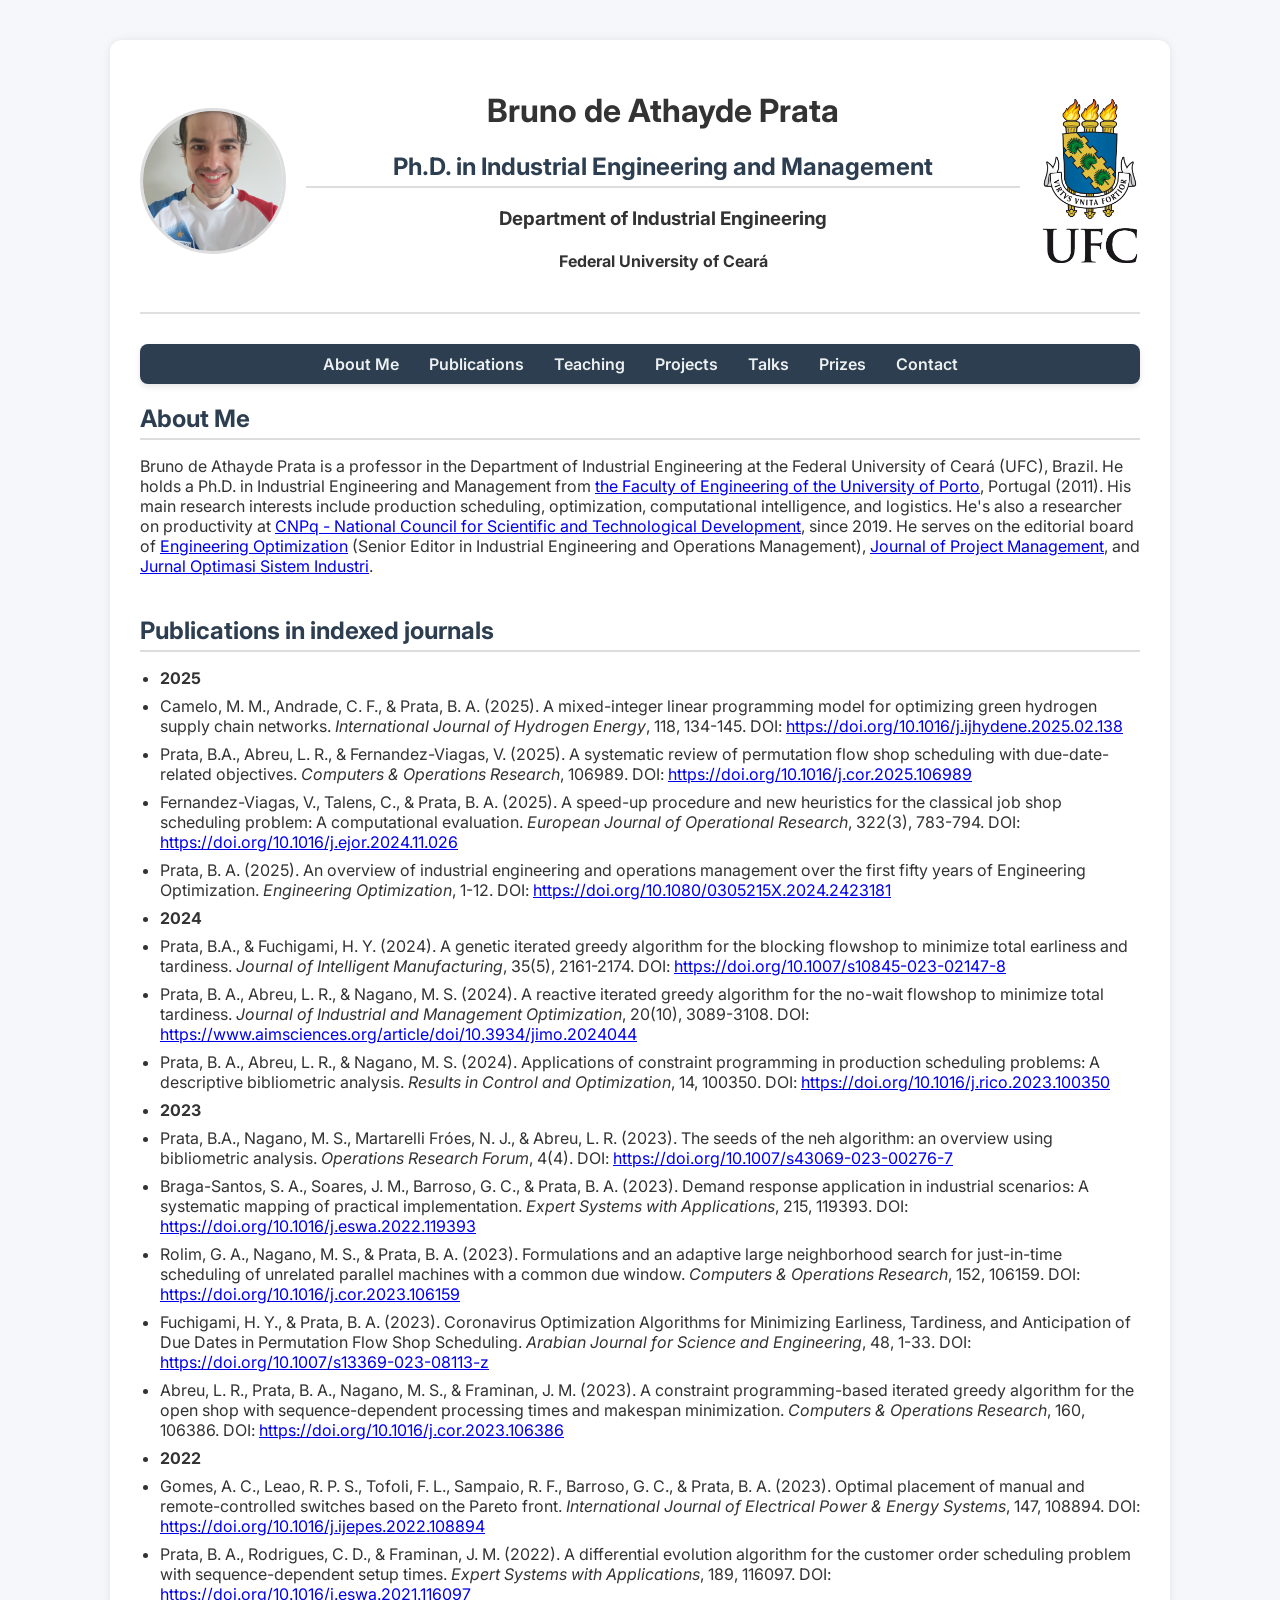
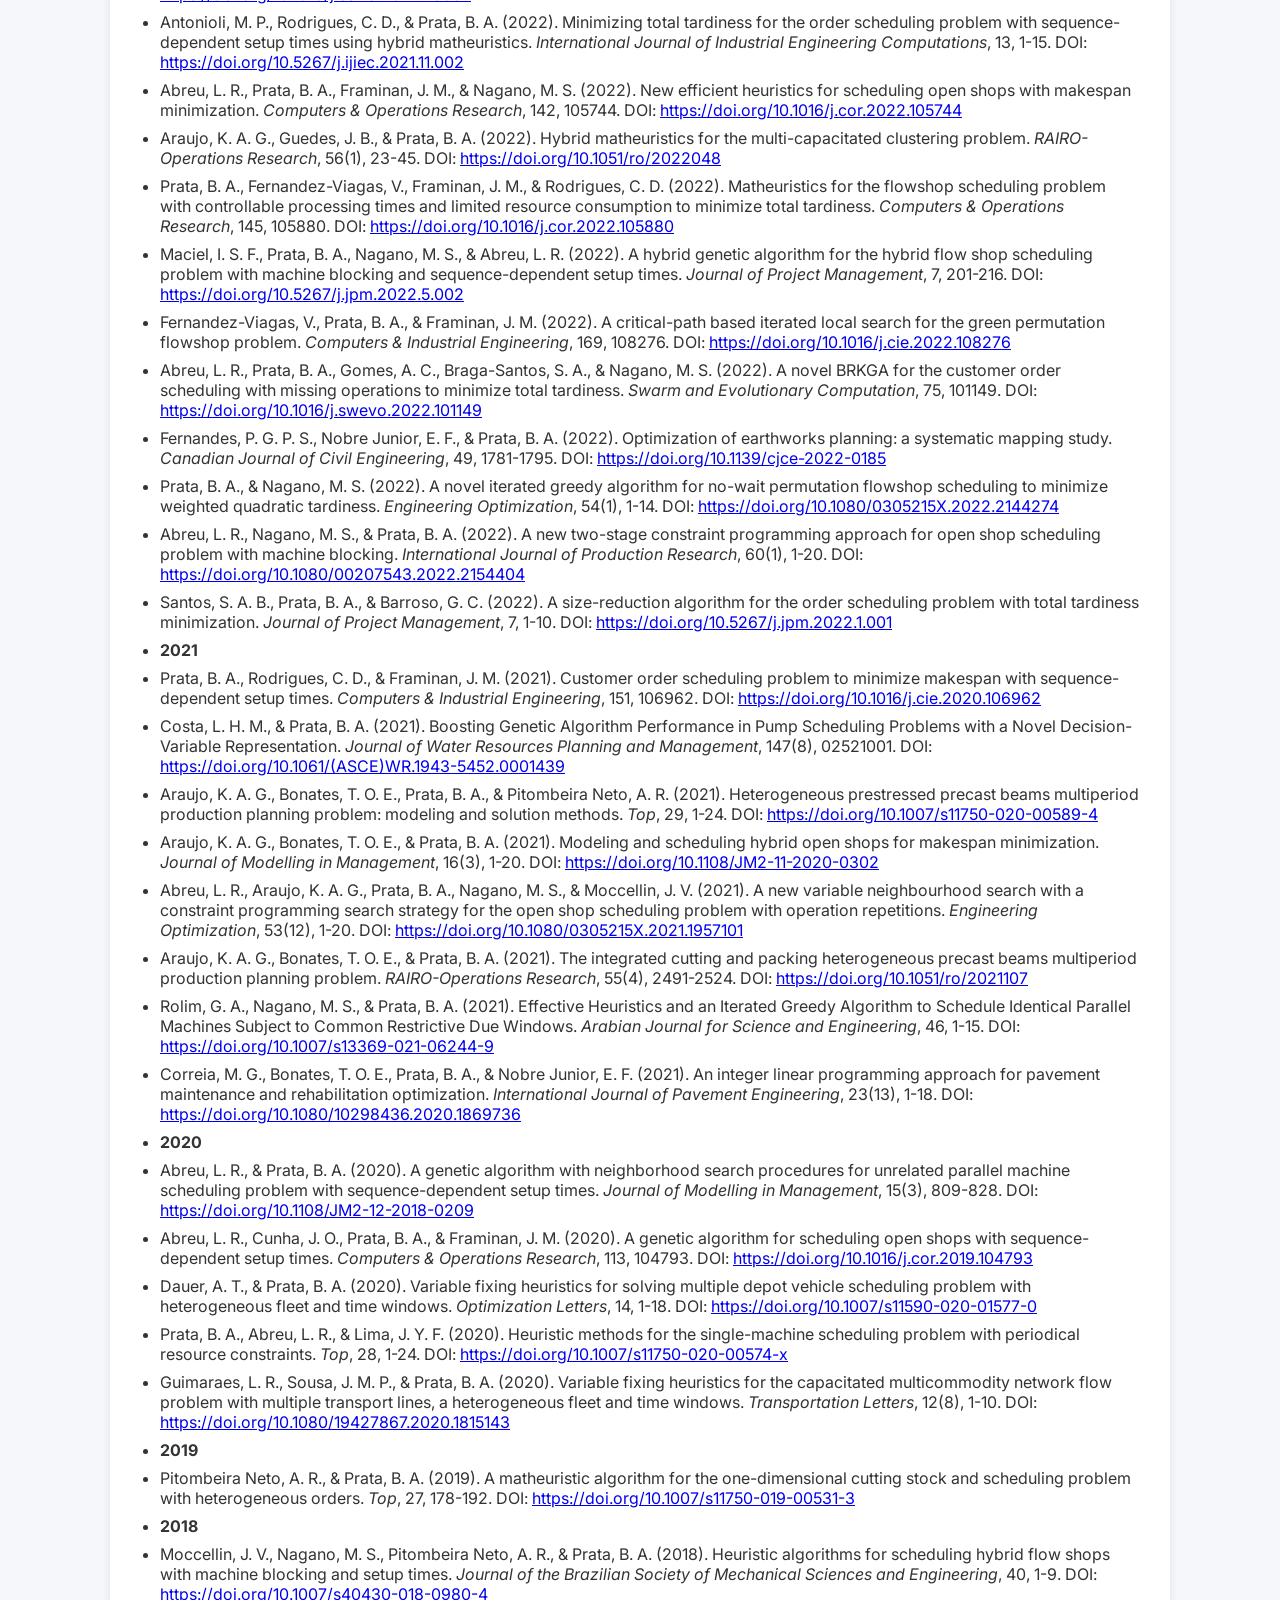
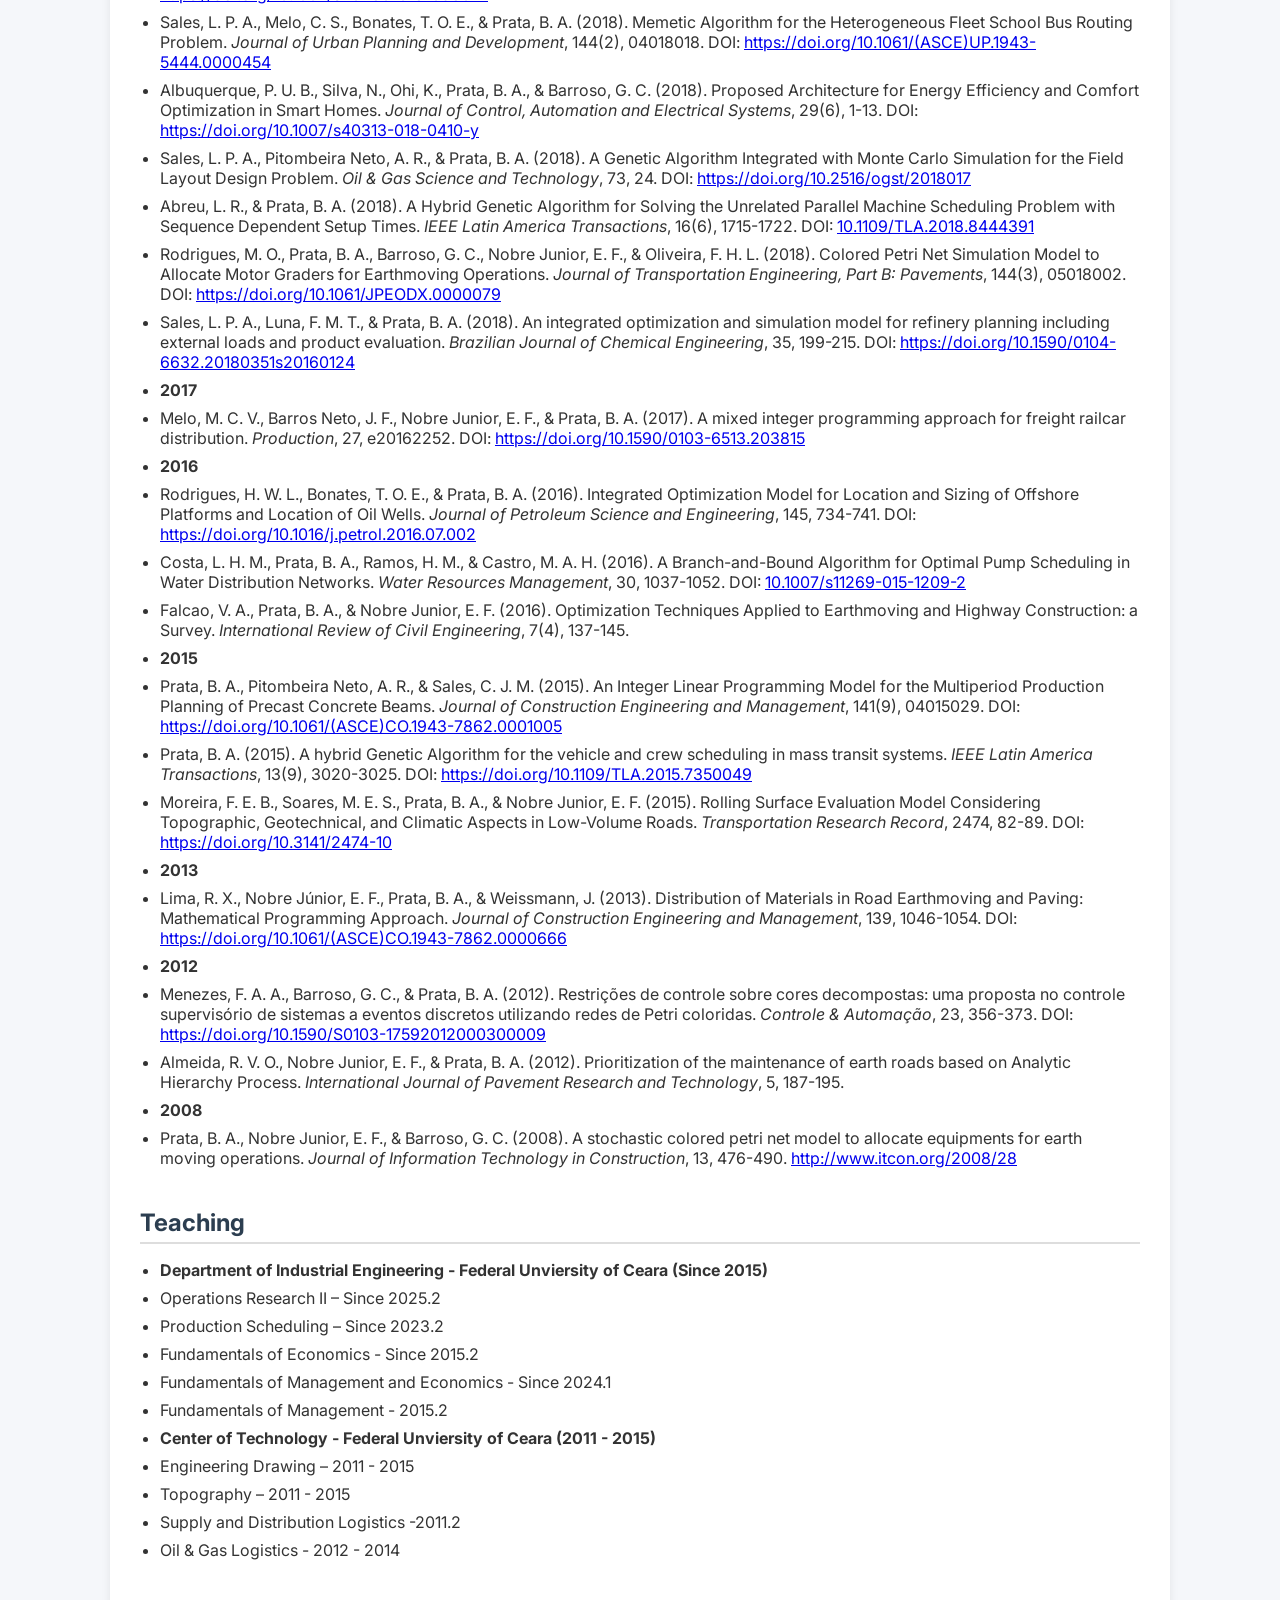
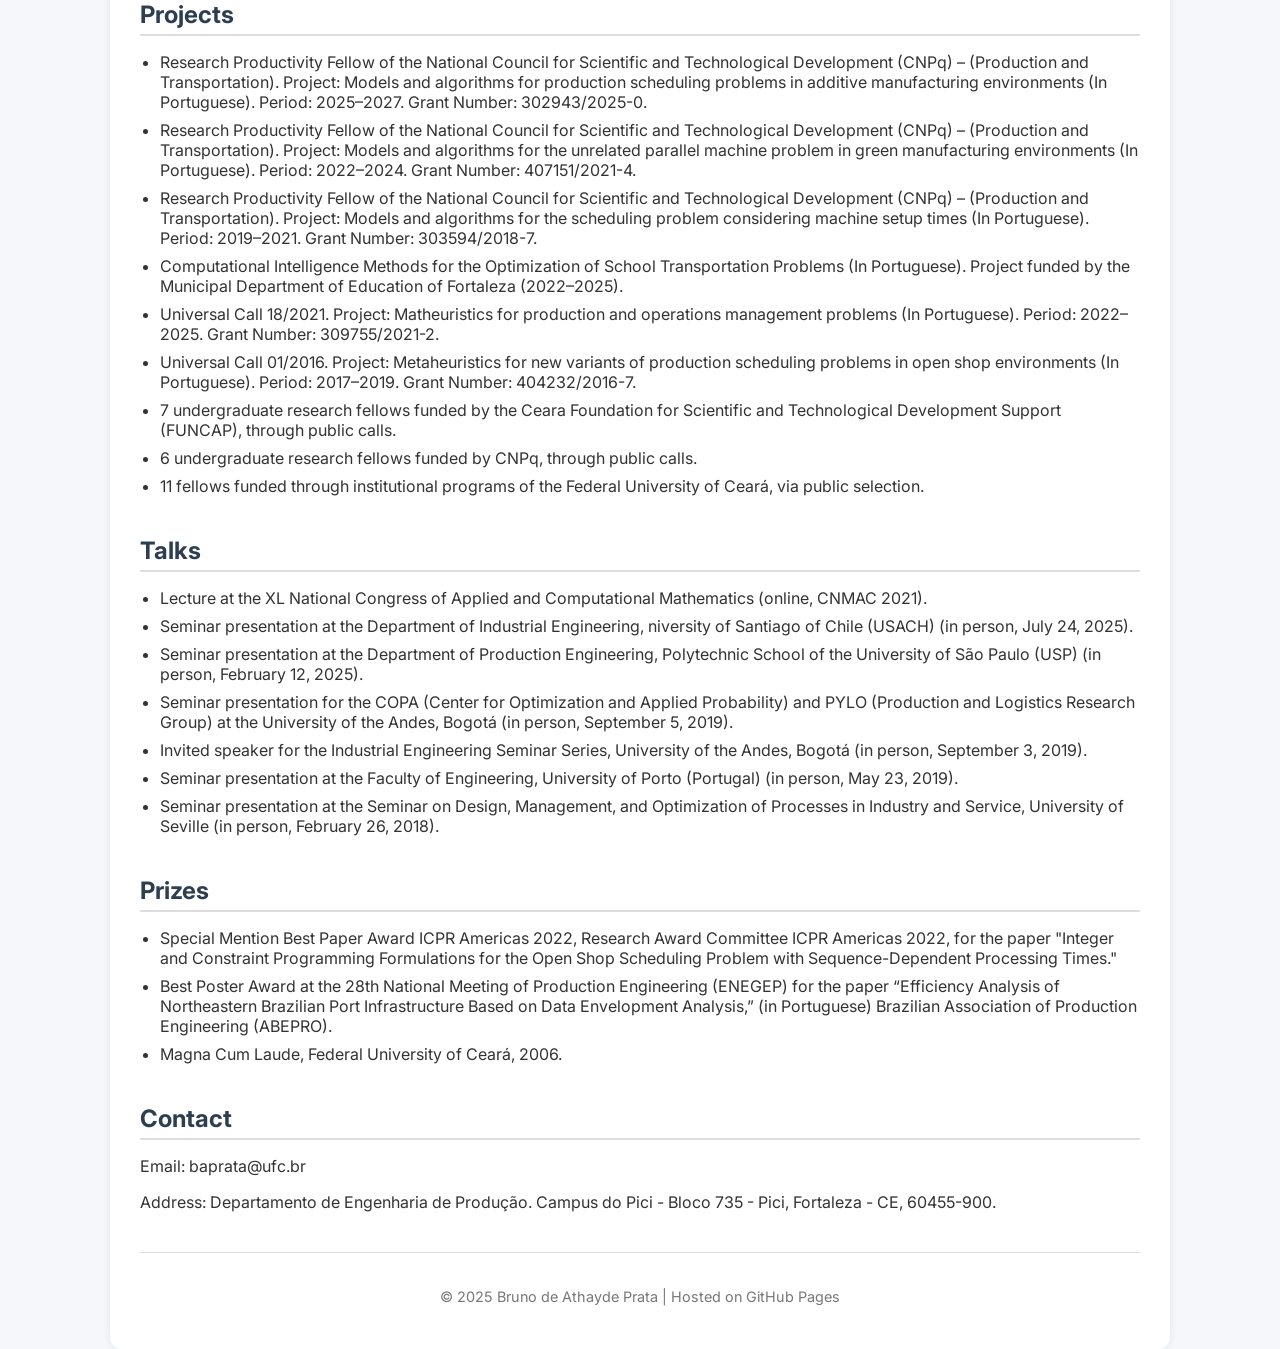
==== index.html @ a9b019a5 "Update index.html" ====
<!DOCTYPE html>
<html lang="en">
<head>
    <meta charset="UTF-8">
    <title>Bruno de Athayde Prata - Academic Page</title>
    <link rel="stylesheet" href="style.css">
    <link href="https://fonts.googleapis.com/css2?family=Inter:wght@400;600;700&display=swap" rel="stylesheet">
</head>
<body>
    <div class="container">
        <header>
            <div class="header-content">
                <img src="images/Foto_2023.jpg" alt="Your Photo" class="profile-photo">
                <div class="title-section">
                    <h1>Bruno de Athayde Prata</h1>
                    <h2>Ph.D. in Industrial Engineering and Management</h2>
                    <h3>Department of Industrial Engineering</h3>
                    <h4>Federal University of Ceará</h4>
                </div>
                <img src="images/UFC_300dpi.png" alt="University Logo" class="university-logo">
            </div>
        </header>

        <nav>
            <ul>
                <li><a href="#about">About Me</a></li>
                <li><a href="#publications">Publications</a></li>
                <li><a href="#teaching">Teaching</a></li>
                <li><a href="#projects">Projects</a></li>
                <li><a href="#talks">Talks</a></li>
                <li><a href="#prizes">Prizes</a></li>
                <li><a href="#contact">Contact</a></li>
            </ul>
        </nav>

        <main>
            <section id="about">
                <h2>About Me</h2>
                <p>
                    Bruno de Athayde Prata is a professor in the Department of Industrial Engineering at the Federal University of Ceará (UFC), Brazil. He holds a Ph.D. in Industrial
                    Engineering and Management from <a href="https://www.up.pt/feup/en/" target="_blank">the Faculty of Engineering of the University of Porto</a>, Portugal (2011). His main research interests include production scheduling, optimization, computational 
                    intelligence, and logistics. He's also a researcher on productivity at  <a href="https://www.gov.br/cnpq/pt-br" target="_blank">CNPq - National Council for Scientific and Technological Development</a>, since 2019. 
                    He serves on the editorial board of <a href="https://www.tandfonline.com/journals/geno20/about-this-journal#editorial-board" target="_blank">                    
                    Engineering Optimization</a> (Senior Editor in Industrial Engineering and Operations Management),
                    <a href="https://growingscience.com/jpm/editorial.html" target="_blank">Journal of Project Management</a>, and 
                    <a href="https://josi.ft.unand.ac.id/index.php/josi/about/editorialTeam" target="_blank">Jurnal Optimasi Sistem Industri</a>.
                </p>
            </section>

            <section id="publications">
                <h2>Publications in indexed journals</h2>
<ul>
    <li><strong>2025</strong></li>
    <li>
        Camelo, M. M., Andrade, C. F., & Prata, B. A. (2025). A mixed-integer linear programming model for optimizing green hydrogen supply chain networks. 
        <em>International Journal of Hydrogen Energy</em>, 118, 134-145. DOI: 
        <a href="https://doi.org/10.1016/j.ijhydene.2025.02.138" target="_blank">
            https://doi.org/10.1016/j.ijhydene.2025.02.138
        </a>
    </li>
    <li>
        Prata, B.A., Abreu, L. R., & Fernandez-Viagas, V. (2025). A systematic review of permutation flow shop scheduling with due-date-related objectives. 
        <em>Computers & Operations Research</em>, 106989. DOI: 
        <a href="https://doi.org/10.1016/j.cor.2025.106989" target="_blank">
            https://doi.org/10.1016/j.cor.2025.106989
        </a>
    </li>
    <li>
        Fernandez-Viagas, V., Talens, C., & Prata, B. A. (2025). A speed-up procedure and new heuristics for the classical job shop scheduling problem: 
        A computational evaluation. <em>European Journal of Operational Research</em>, 322(3), 783-794. DOI: 
        <a href="https://doi.org/10.1016/j.ejor.2024.11.026" target="_blank">
            https://doi.org/10.1016/j.ejor.2024.11.026
        </a>
    </li>
    <li>
        Prata, B. A. (2025). An overview of industrial engineering and operations management over the first fifty years of Engineering Optimization. 
        <em>Engineering Optimization</em>, 1-12. DOI: 
        <a href="https://doi.org/10.1080/0305215X.2024.2423181" target="_blank">
            https://doi.org/10.1080/0305215X.2024.2423181
        </a>
    </li>
        <li><strong>2024</strong></li>
    <li>
        Prata, B.A., & Fuchigami, H. Y. (2024). A genetic iterated greedy algorithm for 
        the blocking flowshop to minimize total earliness and tardiness. <em>Journal of Intelligent Manufacturing</em>, 35(5), 2161-2174. DOI: 
        <a href="https://doi.org/10.1007/s10845-023-02147-8" target="_blank">
            https://doi.org/10.1007/s10845-023-02147-8
        </a>
    </li>
    <li>
        Prata, B. A., Abreu, L. R., & Nagano, M. S. (2024). A reactive iterated greedy algorithm for the no-wait flowshop to minimize total tardiness. 
        <em>Journal of Industrial and Management Optimization</em>, 20(10), 3089-3108. DOI: 
        <a href="https://www.aimsciences.org/article/doi/10.3934/jimo.2024044" target="_blank">
            https://www.aimsciences.org/article/doi/10.3934/jimo.2024044
        </a>
    </li>
    <li>
        Prata, B. A., Abreu, L. R., & Nagano, M. S. (2024). Applications of constraint programming in production scheduling problems: A descriptive 
        bibliometric analysis. <em>Results in Control and Optimization</em>, 14, 100350. DOI: 
        <a href="https://doi.org/10.1016/j.rico.2023.100350" target="_blank">
            https://doi.org/10.1016/j.rico.2023.100350
            </a>
    </li>
    <li><strong>2023</strong></li>
    <li>
        Prata, B.A., Nagano, M. S., Martarelli Fróes, N. J., & Abreu, L. R. (2023). The seeds of the neh algorithm: an overview using 
        bibliometric analysis. <em>Operations Research Forum</em>, 4(4). DOI: 
        <a href="https://doi.org/10.1007/s43069-023-00276-7" target="_blank">
            https://doi.org/10.1007/s43069-023-00276-7
            </a>
    </li>
        <li>
        Braga-Santos, S. A., Soares, J. M., Barroso, G. C., & Prata, B. A. (2023). Demand response application in industrial scenarios: A systematic mapping of practical 
            implementation. <em>Expert Systems with Applications</em>, 215, 119393. DOI: <a href="https://doi.org/10.1016/j.eswa.2022.119393" target="_blank">
                https://doi.org/10.1016/j.eswa.2022.119393</a>
    </li>
    
    <li>
        Rolim, G. A., Nagano, M. S., & Prata, B. A. (2023). Formulations and an adaptive large neighborhood search for just-in-time scheduling of unrelated parallel machines with 
        a common due window. <em>Computers & Operations Research</em>, 152, 106159. DOI: <a href="https://doi.org/10.1016/j.cor.2023.106159" target="_blank">
            https://doi.org/10.1016/j.cor.2023.106159</a>
    </li>
    
    <li>
        Fuchigami, H. Y., & Prata, B. A. (2023). Coronavirus Optimization Algorithms for Minimizing Earliness, Tardiness, and Anticipation of Due Dates in Permutation Flow Shop 
        Scheduling. <em>Arabian Journal for Science and Engineering</em>, 48, 1-33. DOI: <a href="https://doi.org/10.1007/s13369-023-08113-z" target="_blank">
            https://doi.org/10.1007/s13369-023-08113-z</a>
    </li>
    
    <li>
        Abreu, L. R., Prata, B. A., Nagano, M. S., & Framinan, J. M. (2023). A constraint programming-based iterated greedy algorithm for the open shop with sequence-dependent 
        processing times and makespan minimization. <em>Computers & Operations Research</em>, 160, 106386. DOI: <a href="https://doi.org/10.1016/j.cor.2023.106386" target="_blank">
            https://doi.org/10.1016/j.cor.2023.106386</a>
    </li>

    <li><strong>2022</strong></li>

    <li>
        Gomes, A. C., Leao, R. P. S., Tofoli, F. L., Sampaio, R. F., Barroso, G. C., & Prata, B. A. (2023). Optimal placement of manual and remote-controlled switches based on the Pareto front. <em>International Journal of Electrical Power & Energy Systems</em>, 147, 108894. DOI: <a href="https://doi.org/10.1016/j.ijepes.2022.108894" target="_blank">https://doi.org/10.1016/j.ijepes.2022.108894</a>
    </li>
    
    <li>
        Prata, B. A., Rodrigues, C. D., & Framinan, J. M. (2022). A differential evolution algorithm for the customer order scheduling problem with sequence-dependent setup times. <em>Expert Systems with Applications</em>, 189, 116097. DOI: <a href="https://doi.org/10.1016/j.eswa.2021.116097" target="_blank">https://doi.org/10.1016/j.eswa.2021.116097</a>
    </li>
    
    <li>
        Antonioli, M. P., Rodrigues, C. D., & Prata, B. A. (2022). Minimizing total tardiness for the order scheduling problem with sequence-dependent setup times using hybrid matheuristics. 
        <em>International Journal of Industrial Engineering Computations</em>, 13, 1-15. DOI: <a href="https://doi.org/10.5267/j.ijiec.2021.11.002" target="_blank">https://doi.org/10.5267/j.ijiec.2021.11.002</a>
    </li>
    
    <li>
        Abreu, L. R., Prata, B. A., Framinan, J. M., & Nagano, M. S. (2022). New efficient heuristics for scheduling open shops with makespan minimization. <em>Computers & Operations Research</em>, 142, 105744. DOI: <a href="https://doi.org/10.1016/j.cor.2022.105744" target="_blank">https://doi.org/10.1016/j.cor.2022.105744</a>
    </li>
    
    <li>
        Araujo, K. A. G., Guedes, J. B., & Prata, B. A. (2022). Hybrid matheuristics for the multi-capacitated clustering problem. <em>RAIRO-Operations Research</em>, 56(1), 23-45. 
        DOI: <a href=" 	https://doi.org/10.1051/ro/2022048 " target="_blank"> 	https://doi.org/10.1051/ro/2022048 </a>
    </li>
    
    <li>
        Prata, B. A., Fernandez-Viagas, V., Framinan, J. M., & Rodrigues, C. D. (2022). Matheuristics for the flowshop scheduling problem with controllable processing times and limited resource consumption to minimize total tardiness. <em>Computers & Operations Research</em>, 145, 105880. DOI: <a href="https://doi.org/10.1016/j.cor.2022.105880" target="_blank">https://doi.org/10.1016/j.cor.2022.105880</a>
    </li>
    
    <li>
        Maciel, I. S. F., Prata, B. A., Nagano, M. S., & Abreu, L. R. (2022). A hybrid genetic algorithm for the hybrid flow shop scheduling problem with machine blocking and sequence-dependent setup times. 
        <em>Journal of Project Management</em>, 7, 201-216. DOI: <a href="https://doi.org/10.5267/j.jpm.2022.5.002" target="_blank">https://doi.org/10.5267/j.jpm.2022.5.002</a>
    </li>
    
    <li>
        Fernandez-Viagas, V., Prata, B. A., & Framinan, J. M. (2022). A critical-path based iterated local search for the green permutation flowshop problem. <em>Computers & Industrial Engineering</em>, 169, 108276. DOI: <a href="https://doi.org/10.1016/j.cie.2022.108276" target="_blank">https://doi.org/10.1016/j.cie.2022.108276</a>
    </li>
    
    <li>
        Abreu, L. R., Prata, B. A., Gomes, A. C., Braga-Santos, S. A., & Nagano, M. S. (2022). A novel BRKGA for the customer order scheduling with missing operations to minimize total tardiness. <em>Swarm and Evolutionary Computation</em>, 75, 101149. DOI: <a href="https://doi.org/10.1016/j.swevo.2022.101149" target="_blank">https://doi.org/10.1016/j.swevo.2022.101149</a>
    </li>
    
    <li>
        Fernandes, P. G. P. S., Nobre Junior, E. F., & Prata, B. A. (2022). Optimization of earthworks planning: a systematic mapping study. <em>Canadian Journal of Civil Engineering</em>, 49, 1781-1795. 
        DOI: <a href="https://doi.org/10.1139/cjce-2022-0185" target="_blank">https://doi.org/10.1139/cjce-2022-0185</a>
    </li>
    
    <li>
        Prata, B. A., & Nagano, M. S. (2022). A novel iterated greedy algorithm for no-wait permutation flowshop scheduling to minimize weighted quadratic tardiness. <em>Engineering Optimization</em>, 54(1), 1-14. 
        DOI: <a href="https://doi.org/10.1080/0305215X.2022.2144274" target="_blank">https://doi.org/10.1080/0305215X.2022.2144274</a>
    </li>
    
    <li>
        Abreu, L. R., Nagano, M. S., & Prata, B. A. (2022). A new two-stage constraint programming approach for open shop scheduling problem with machine blocking. <em>International Journal of Production Research</em>, 
        60(1), 1-20. DOI: <a href="https://doi.org/10.1080/00207543.2022.2154404" target="_blank">https://doi.org/10.1080/00207543.2022.2154404</a>
    </li>
    
    <li>
        Santos, S. A. B., Prata, B. A., & Barroso, G. C. (2022). A size-reduction algorithm for the order scheduling problem with total tardiness minimization. <em>Journal of Project Management</em>, 7, 1-10. DOI: <a href="https://doi.org/10.5267/j.jpm.2022.1.001" target="_blank">https://doi.org/10.5267/j.jpm.2022.1.001</a>
    </li>

     <li><strong>2021</strong></li>
        
    <li>
        Prata, B. A., Rodrigues, C. D., & Framinan, J. M. (2021). Customer order scheduling problem to minimize makespan with sequence-dependent setup times. <em>Computers & Industrial Engineering</em>, 151, 106962. DOI: <a href="https://doi.org/10.1016/j.cie.2020.106962" target="_blank">https://doi.org/10.1016/j.cie.2020.106962</a>
    </li>
    <li>
        Costa, L. H. M., & Prata, B. A. (2021). Boosting Genetic Algorithm Performance in Pump Scheduling Problems with a Novel Decision-Variable Representation. <em>Journal of Water Resources Planning and Management</em>, 
        147(8), 02521001. DOI: <a href="https://doi.org/10.1061/(ASCE)WR.1943-5452.0001439" target="_blank">https://doi.org/10.1061/(ASCE)WR.1943-5452.0001439</a>
    </li>
    
    <li>
        Araujo, K. A. G., Bonates, T. O. E., Prata, B. A., & Pitombeira Neto, A. R. (2021). Heterogeneous prestressed precast beams multiperiod production planning problem: modeling and solution methods. <em>Top</em>, 29, 1-24. 
        DOI: <a href="https://doi.org/10.1007/s11750-020-00589-4" target="_blank">https://doi.org/10.1007/s11750-020-00589-4</a>
    </li>
    
    <li>
        Araujo, K. A. G., Bonates, T. O. E., & Prata, B. A. (2021). Modeling and scheduling hybrid open shops for makespan minimization. <em>Journal of Modelling in Management</em>, 16(3), 1-20. 
        DOI: <a href="https://doi.org/10.1108/JM2-11-2020-0302" target="_blank">https://doi.org/10.1108/JM2-11-2020-0302</a>
    </li>
    
    <li>
        Abreu, L. R., Araujo, K. A. G., Prata, B. A., Nagano, M. S., & Moccellin, J. V. (2021). A new variable neighbourhood search with a constraint programming search strategy for the open shop scheduling problem with operation 
        repetitions. <em>Engineering Optimization</em>, 53(12), 1-20. DOI: <a href="https://doi.org/10.1080/0305215X.2021.1957101" target="_blank">https://doi.org/10.1080/0305215X.2021.1957101</a>
    </li>
    
    <li>
        Araujo, K. A. G., Bonates, T. O. E., & Prata, B. A. (2021). The integrated cutting and packing heterogeneous precast beams multiperiod production planning problem. 
        <em>RAIRO-Operations Research</em>, 55(4), 2491-2524. DOI: <a href="https://doi.org/10.1051/ro/2021107" target="_blank">https://doi.org/10.1051/ro/2021107</a>
    </li>
    
    <li>
        Rolim, G. A., Nagano, M. S., & Prata, B. A. (2021). Effective Heuristics and an Iterated Greedy Algorithm to Schedule Identical Parallel Machines Subject to Common Restrictive Due Windows. 
        <em>Arabian Journal for Science and Engineering</em>, 46, 1-15. DOI: <a href="https://doi.org/10.1007/s13369-021-06244-9" target="_blank">https://doi.org/10.1007/s13369-021-06244-9</a>
    </li>
    
    <li>
        Correia, M. G., Bonates, T. O. E., Prata, B. A., & Nobre Junior, E. F. (2021). An integer linear programming approach for pavement maintenance and rehabilitation optimization. 
        <em>International Journal of Pavement Engineering</em>, 23(13), 1-18. DOI: <a href="https://doi.org/10.1080/10298436.2020.1869736" target="_blank">https://doi.org/10.1080/10298436.2020.1869736</a>
    </li>

    <li><strong>2020</strong></li>    
    <li>
        Abreu, L. R., & Prata, B. A. (2020). A genetic algorithm with neighborhood search procedures for unrelated parallel machine scheduling problem with sequence-dependent setup times. <em>Journal of Modelling in Management</em>, 
        15(3), 809-828. DOI: <a href="https://doi.org/10.1108/JM2-12-2018-0209" target="_blank">https://doi.org/10.1108/JM2-12-2018-0209</a>
    </li>
    
    <li>
        Abreu, L. R., Cunha, J. O., Prata, B. A., & Framinan, J. M. (2020). A genetic algorithm for scheduling open shops with sequence-dependent setup times. <em>Computers & Operations Research</em>, 
        113, 104793. DOI: <a href="https://doi.org/10.1016/j.cor.2019.104793" target="_blank">https://doi.org/10.1016/j.cor.2019.104793</a>
    </li>
    
    <li>
        Dauer, A. T., & Prata, B. A. (2020). Variable fixing heuristics for solving multiple depot vehicle scheduling problem with heterogeneous fleet and time windows. <em>Optimization Letters</em>, 
        14, 1-18. DOI: <a href="https://doi.org/10.1007/s11590-020-01577-0" target="_blank">https://doi.org/10.1007/s11590-020-01577-0</a>
    </li>
    
    <li>
        Prata, B. A., Abreu, L. R., & Lima, J. Y. F. (2020). Heuristic methods for the single-machine scheduling problem with periodical resource constraints. <em>Top</em>, 28, 1-24. 
        DOI: <a href="https://doi.org/10.1007/s11750-020-00574-x" target="_blank">https://doi.org/10.1007/s11750-020-00574-x</a>
    </li>
    
    <li>
        Guimaraes, L. R., Sousa, J. M. P., & Prata, B. A. (2020). Variable fixing heuristics for the capacitated multicommodity network flow problem with multiple transport lines, a heterogeneous fleet and time windows. 
        <em>Transportation Letters</em>, 12(8), 1-10. DOI: <a href="https://doi.org/10.1080/19427867.2020.1815143" target="_blank">https://doi.org/10.1080/19427867.2020.1815143</a>
    </li>



    <li><strong>2019</strong></li>
    <li>
        Pitombeira Neto, A. R., & Prata, B. A. (2019). A matheuristic algorithm for the one-dimensional cutting stock and scheduling problem with heterogeneous orders. <em>Top</em>, 27, 178-192. 
        DOI: <a href="https://doi.org/10.1007/s11750-019-00531-3" target="_blank">https://doi.org/10.1007/s11750-019-00531-3</a>
    </li>


    <li><strong>2018</strong></li>
    <li>
        Moccellin, J. V., Nagano, M. S., Pitombeira Neto, A. R., & Prata, B. A. (2018). Heuristic algorithms for scheduling hybrid flow shops with machine blocking and setup times. 
        <em>Journal of the Brazilian Society of Mechanical Sciences and Engineering</em>, 40, 1-9. DOI: <a href="https://doi.org/10.1007/s40430-018-0980-4" target="_blank">https://doi.org/10.1007/s40430-018-0980-4</a>
    </li>
    
    <li>
        Sales, L. P. A., Melo, C. S., Bonates, T. O. E., & Prata, B. A. (2018). Memetic Algorithm for the Heterogeneous Fleet School Bus Routing Problem. <em>Journal of Urban Planning and Development</em>, 
        144(2), 04018018. DOI: <a href="https://doi.org/10.1061/(ASCE)UP.1943-5444.0000454" target="_blank">https://doi.org/10.1061/(ASCE)UP.1943-5444.0000454</a>
    </li>
    
    <li>
        Albuquerque, P. U. B., Silva, N., Ohi, K., Prata, B. A., & Barroso, G. C. (2018). Proposed Architecture for Energy Efficiency and Comfort Optimization in Smart Homes. 
        <em>Journal of Control, Automation and Electrical Systems</em>, 29(6), 1-13. DOI: <a href="https://doi.org/10.1007/s40313-018-0410-y" target="_blank">https://doi.org/10.1007/s40313-018-0410-y</a>
    </li>
    
    <li>
        Sales, L. P. A., Pitombeira Neto, A. R., & Prata, B. A. (2018). A Genetic Algorithm Integrated with Monte Carlo Simulation for the Field Layout Design Problem. <em>Oil & Gas Science and Technology</em>, 73, 24.
        DOI: <a href="https://doi.org/10.2516/ogst/2018017 " target="_blank">https://doi.org/10.2516/ogst/2018017 </a>
    </li>
    
    <li>
        Abreu, L. R., & Prata, B. A. (2018). A Hybrid Genetic Algorithm for Solving the Unrelated Parallel Machine Scheduling Problem with Sequence Dependent Setup Times. 
        <em>IEEE Latin America Transactions</em>, 16(6), 1715-1722. DOI: <a href="10.1109/TLA.2018.8444391" target="_blank">10.1109/TLA.2018.8444391</a>
    </li>
    
    <li>
        Rodrigues, M. O., Prata, B. A., Barroso, G. C., Nobre Junior, E. F., & Oliveira, F. H. L. (2018). Colored Petri Net Simulation Model to Allocate Motor Graders for Earthmoving Operations. 
        <em>Journal of Transportation Engineering, Part B: Pavements</em>, 144(3), 05018002. DOI: <a href="https://doi.org/10.1061/JPEODX.0000079" target="_blank">https://doi.org/10.1061/JPEODX.0000079</a>
    </li>

     <li>
        Sales, L. P. A., Luna, F. M. T., & Prata, B. A. (2018). An integrated optimization and simulation model for refinery planning including external loads and product evaluation. <em>Brazilian Journal of Chemical Engineering</em>, 
         35, 199-215. DOI: <a href=" https://doi.org/10.1590/0104-6632.20180351s20160124" target="_blank"> https://doi.org/10.1590/0104-6632.20180351s20160124</a>
    </li>


    <li><strong>2017</strong></li>
    <li>
        Melo, M. C. V., Barros Neto, J. F., Nobre Junior, E. F., & Prata, B. A. (2017). A mixed integer programming approach for freight railcar distribution. <em>Production</em>, 27, e20162252.
        DOI: <a href=" https://doi.org/10.1590/0103-6513.203815" target="_blank"> https://doi.org/10.1590/0103-6513.203815</a>
    </li>


    <li><strong>2016</strong></li>
     <li>
        Rodrigues, H. W. L., Bonates, T. O. E., & Prata, B. A. (2016). Integrated Optimization Model for Location and Sizing of Offshore Platforms and Location of Oil Wells. <em>Journal of Petroleum Science and Engineering</em>, 
         145, 734-741. DOI: <a href="https://doi.org/10.1016/j.petrol.2016.07.002" target="_blank">https://doi.org/10.1016/j.petrol.2016.07.002</a>
    </li>    
    <li>
        Costa, L. H. M., Prata, B. A., Ramos, H. M., & Castro, M. A. H. (2016). A Branch-and-Bound Algorithm for Optimal Pump Scheduling in Water Distribution Networks. <em>Water Resources Management</em>, 30, 
        1037-1052. DOI: <a href="10.1007/s11269-015-1209-2" target="_blank">10.1007/s11269-015-1209-2</a>
    </li>
        <li>
        Falcao, V. A., Prata, B. A., & Nobre Junior, E. F. (2016). Optimization Techniques Applied to Earthmoving and Highway Construction: a Survey. <em>International Review of Civil Engineering</em>, 7(4), 137-145. 
    </li>


    <li><strong>2015</strong></li>
     <li>
        Prata, B. A., Pitombeira Neto, A. R., & Sales, C. J. M. (2015). An Integer Linear Programming Model for the Multiperiod Production Planning of Precast Concrete Beams. <em>Journal of Construction Engineering and Management</em>, 141(9), 04015029. DOI: <a href="https://doi.org/10.1061/(ASCE)CO.1943-7862.0001005" target="_blank">https://doi.org/10.1061/(ASCE)CO.1943-7862.0001005</a>
    </li>
    
    <li>
        Prata, B. A. (2015). A hybrid Genetic Algorithm for the vehicle and crew scheduling in mass transit systems. <em>IEEE Latin America Transactions</em>, 13(9), 3020-3025. DOI: <a href="https://doi.org/10.1109/TLA.2015.7350049" target="_blank">https://doi.org/10.1109/TLA.2015.7350049</a>
    </li>

    <li>
        Moreira, F. E. B., Soares, M. E. S., Prata, B. A., & Nobre Junior, E. F. (2015). Rolling Surface Evaluation Model Considering Topographic, Geotechnical, and Climatic Aspects in Low-Volume Roads. <em>Transportation Research Record</em>, 2474, 82-89. DOI: <a href="https://doi.org/10.3141/2474-10" target="_blank">https://doi.org/10.3141/2474-10</a>
    </li>


    <li><strong>2013</strong></li>

    <li>
    Lima, R. X., Nobre Júnior, E. F., Prata, B. A., & Weissmann, J. (2013). Distribution of Materials in Road Earthmoving and Paving: Mathematical Programming Approach. <em>Journal of Construction Engineering and Management</em>, 139, 
        1046-1054. DOI: <a href="https://doi.org/10.1061/(ASCE)CO.1943-7862.0000666" target="_blank">https://doi.org/10.1061/(ASCE)CO.1943-7862.0000666</a>
   </li>

    <li><strong>2012</strong></li>

    <li>
        Menezes, F. A. A., Barroso, G. C., & Prata, B. A. (2012). Restrições de controle sobre cores decompostas: uma proposta no controle supervisório de sistemas a eventos discretos utilizando redes de Petri coloridas. 
        <em>Controle & Automação</em>, 23, 356-373. DOI: <a href="https://doi.org/10.1590/S0103-17592012000300009" target="_blank">https://doi.org/10.1590/S0103-17592012000300009</a>
    </li>

    <li>
        Almeida, R. V. O., Nobre Junior, E. F., & Prata, B. A. (2012). Prioritization of the maintenance of earth roads based on Analytic Hierarchy Process. <em>International Journal of Pavement Research and Technology</em>, 
        5, 187-195. 
    </li>

    <li><strong>2008</strong></li>

    <li>
        Prata, B. A., Nobre Junior, E. F., & Barroso, G. C. (2008). A stochastic colored petri net model to allocate equipments for earth moving operations. <em>Journal of Information Technology in Construction</em>, 
        13, 476-490. <a href="http://www.itcon.org/2008/28" target="_blank">http://www.itcon.org/2008/28</a>
    </li>    


    
</ul>

            </section>

            <section id="teaching">
                <h2>Teaching</h2>
                <ul>
                    <li><strong>Department of Industrial Engineering - Federal Unviersity of Ceara (Since 2015)</strong></li>
                    <li>Operations Research II – Since 2025.2</li>
                    <li>Production Scheduling – Since 2023.2</li>
                    <li>Fundamentals of Economics - Since 2015.2</li>
                    <li>Fundamentals of Management and Economics - Since 2024.1</li>
                    <li>Fundamentals of Management - 2015.2</li>
                    <li><strong>Center of Technology - Federal Unviersity of Ceara (2011 - 2015)</strong></li>
                    <li>Engineering Drawing – 2011 - 2015</li>
                    <li>Topography – 2011 - 2015</li>
                    <li>Supply and Distribution Logistics -2011.2</li>
                    <li>Oil & Gas Logistics - 2012 - 2014</li>
                </ul>
            </section>

            <section id="projects">
                <h2>Projects</h2>
                <ul>
                        <li>Research Productivity Fellow of the National Council for Scientific and Technological Development (CNPq) – (Production and Transportation). 
                        Project: Models and algorithms for production scheduling problems in additive manufacturing environments (In Portuguese). 
                        Period: 2025–2027. Grant Number: 302943/2025-0.</li>
                    <li>Research Productivity Fellow of the National Council for Scientific and Technological Development (CNPq) – (Production and Transportation). 
                        Project: Models and algorithms for the unrelated parallel machine problem in green manufacturing environments (In Portuguese). 
                        Period: 2022–2024. Grant Number: 407151/2021-4.</li>
                    <li>Research Productivity Fellow of the National Council for Scientific and Technological Development (CNPq) – (Production and Transportation). 
                        Project: Models and algorithms for the scheduling problem considering machine setup times (In Portuguese). Period: 2019–2021. Grant Number: 303594/2018-7.</li>
                    <li>Computational Intelligence Methods for the Optimization of School Transportation Problems (In Portuguese). Project funded by the Municipal 
                        Department of Education of Fortaleza (2022–2025).</li>
                    <li>Universal Call 18/2021. Project: Matheuristics for production and operations management problems (In Portuguese). Period: 2022–2025. 
                        Grant Number: 309755/2021-2.</li>
                    <li>Universal Call 01/2016. Project: Metaheuristics for new variants of production scheduling problems in open shop environments (In Portuguese). 
                        Period: 2017–2019. Grant Number: 404232/2016-7.</li>
                    <li>7 undergraduate research fellows funded by the Ceara Foundation for Scientific and Technological Development Support (FUNCAP), through public calls.</li>
                    <li>6 undergraduate research fellows funded by CNPq, through public calls.</li>
                    <li>11 fellows funded through institutional programs of the Federal University of Ceará, via public selection.</li>
                </ul>
            </section>

            <section id="talks">
                <h2>Talks</h2>
                <ul>
                    <li>Lecture at the XL National Congress of Applied and Computational Mathematics (online, CNMAC 2021).</li>
                    <li>Seminar presentation at the Department of Industrial Engineering, niversity of Santiago of Chile (USACH) (in person, July 24, 2025).</li>
                    <li>Seminar presentation at the Department of Production Engineering, Polytechnic School of the University of São Paulo (USP) (in person, February 12, 2025).</li>
                    <li>Seminar presentation for the COPA (Center for Optimization and Applied Probability) and PYLO (Production and Logistics Research Group) at the University of the Andes, Bogotá (in person, September 5, 2019).</li>
                    <li>Invited speaker for the Industrial Engineering Seminar Series, University of the Andes, Bogotá (in person, September 3, 2019).</li>
                    <li>Seminar presentation at the Faculty of Engineering, University of Porto (Portugal) (in person, May 23, 2019).</li>
                    <li>Seminar presentation at the Seminar on Design, Management, and Optimization of Processes in Industry and Service, University of Seville (in person, February 26, 2018).</li>
                </ul>
            </section>

            <section id="prizes">
                <h2>Prizes</h2>
                <ul>
                    <li>Special Mention Best Paper Award ICPR Americas 2022, Research Award Committee ICPR Americas 2022, for the paper "Integer and Constraint Programming Formulations for the Open Shop Scheduling Problem with Sequence-Dependent Processing Times."</li>
                    <li>Best Poster Award at the 28th National Meeting of Production Engineering (ENEGEP) for the paper “Efficiency Analysis of Northeastern Brazilian Port Infrastructure Based on Data Envelopment Analysis,” (in Portuguese) Brazilian Association of Production Engineering (ABEPRO).</li>
                    <li>Magna Cum Laude, Federal University of Ceará, 2006.</li>
                </ul>
            </section>


            <section id="contact">
                <h2>Contact</h2>
                <p>Email: baprata@ufc.br</p>
                <p>Address: Departamento de Engenharia de Produção. Campus do Pici - Bloco 735 - Pici, Fortaleza - CE, 60455-900.</p>
            </section>
        </main>

        <footer>
            <p>© 2025 Bruno de Athayde Prata | Hosted on GitHub Pages</p>
        </footer>
    </div>
</body>
</html>
---- style.css ----
/* Base styles */
body {
    font-family: 'Inter', sans-serif;
    margin: 0;
    padding: 0;
    background-color: #f5f7fa;
    color: #333;
}

.container {
    max-width: 1000px;
    margin: 0 auto;
    padding: 30px;
    background-color: #ffffff;
    box-shadow: 0 0 10px rgba(0, 0, 0, 0.08);
    border-radius: 12px;
    margin-top: 40px;
}

/* Header */
header {
    border-bottom: 2px solid #e0e0e0;
    padding-bottom: 20px;
    margin-bottom: 30px;
}

.header-content {
    display: flex;
    justify-content: space-between;
    align-items: center;
    flex-wrap: wrap;
}

.profile-photo {
    width: 140px;
    height: 140px;
    border-radius: 50%;
    object-fit: cover;
    border: 3px solid #ddd;
}

.title-section {
    flex-grow: 1;
    text-align: center;
    padding: 0 20px;
}

.university-logo {
    width: 100px;
    height: auto;
}

/* Navigation */
nav {
    background-color: #2c3e50;
    margin: 20px 0;
    border-radius: 8px;
    box-shadow: 0 3px 6px rgba(0,0,0,0.1);
}

nav ul {
    display: flex;
    justify-content: center;
    list-style: none;
    padding: 0;
    margin: 0;
    flex-wrap: wrap;
}

nav ul li {
    margin: 10px 15px;
}

nav ul li a {
    color: #ecf0f1;
    text-decoration: none;
    font-weight: 600;
    transition: color 0.3s ease;
}

nav ul li a:hover {
    color: #1abc9c;
}

/* Main content */
main section {
    margin-bottom: 40px;
}

h2 {
    color: #2c3e50;
    border-bottom: 2px solid #ddd;
    padding-bottom: 5px;
    margin-bottom: 15px;
}

ul {
    padding-left: 20px;
}

ul li {
    margin-bottom: 8px;
}

/* Footer */
footer {
    text-align: center;
    padding-top: 20px;
    border-top: 1px solid #ddd;
    color: #777;
    font-size: 0.9em;
}

/* Responsive */
@media (max-width: 768px) {
    .header-content {
        flex-direction: column;
        text-align: center;
    }

    .title-section {
        padding: 10px 0;
    }

    nav ul {
        flex-direction: column;
    }

    nav ul li {
        margin: 8px 0;
    }
}
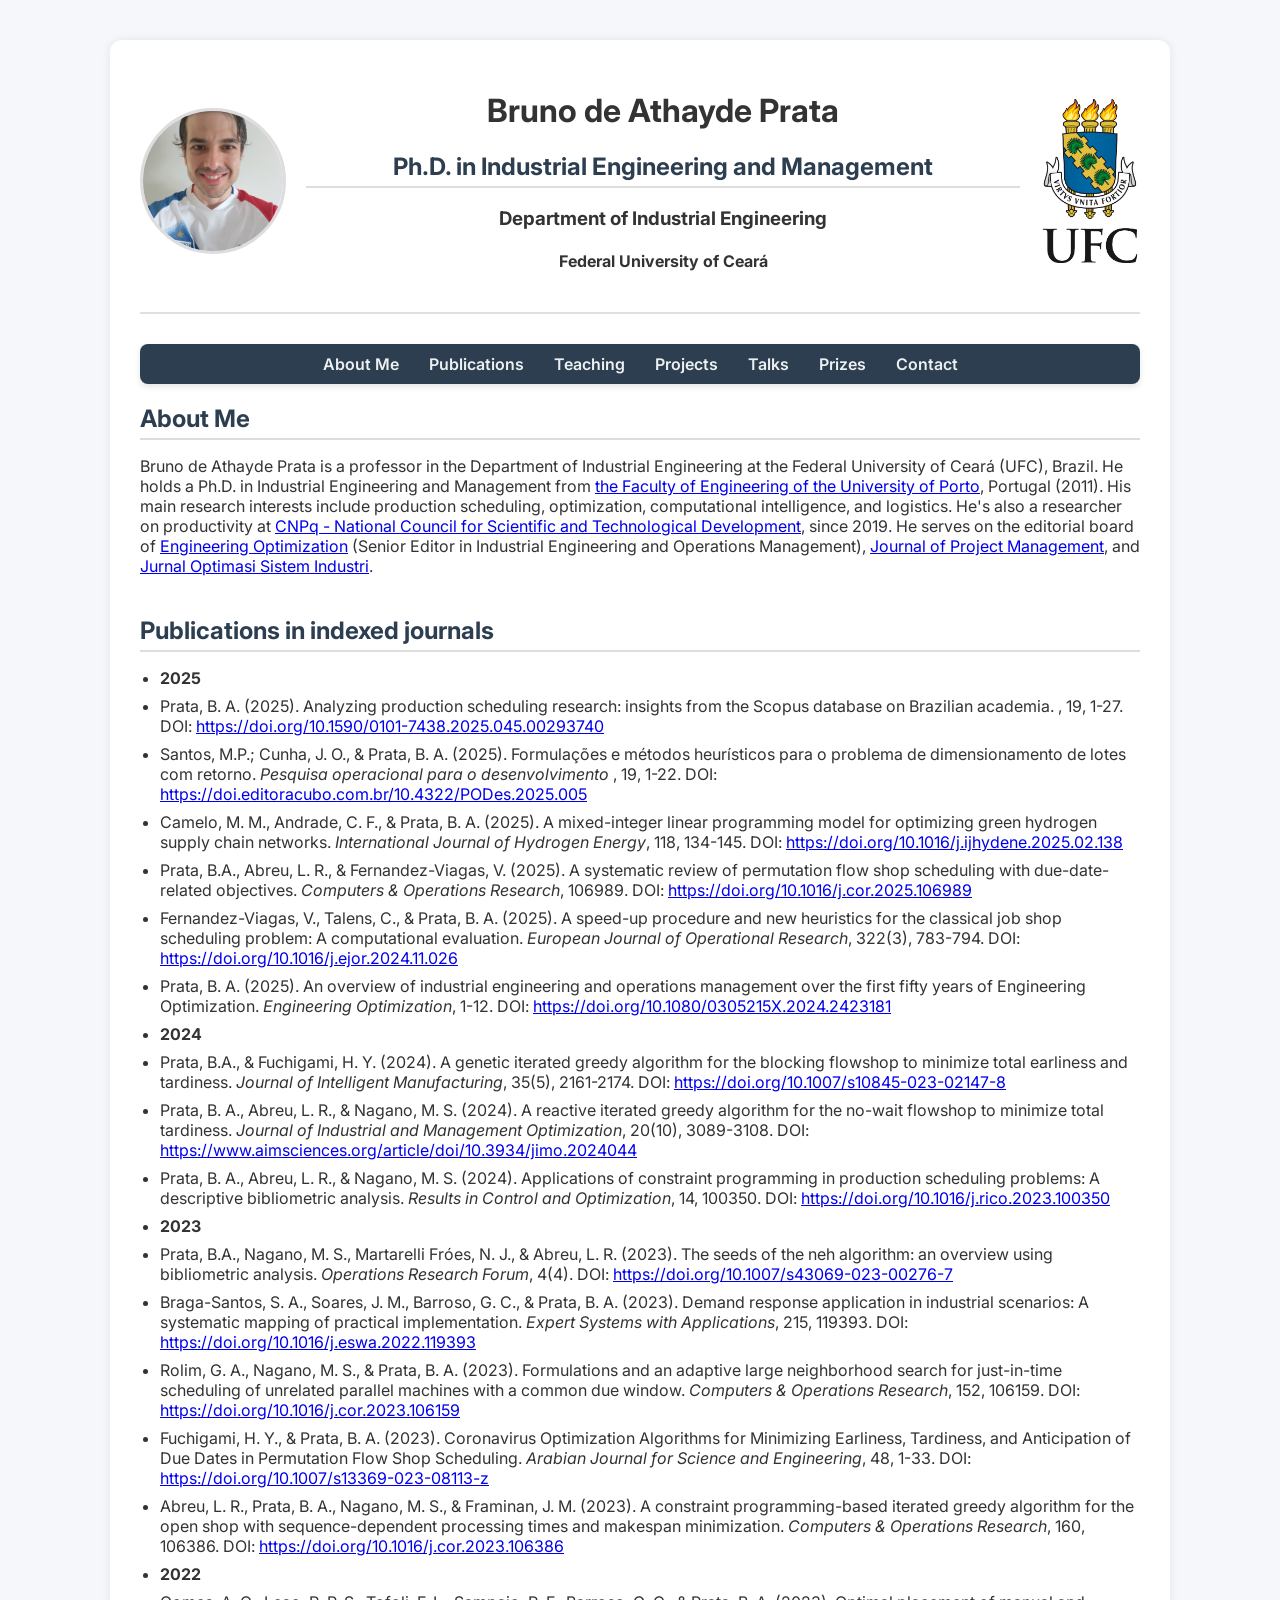
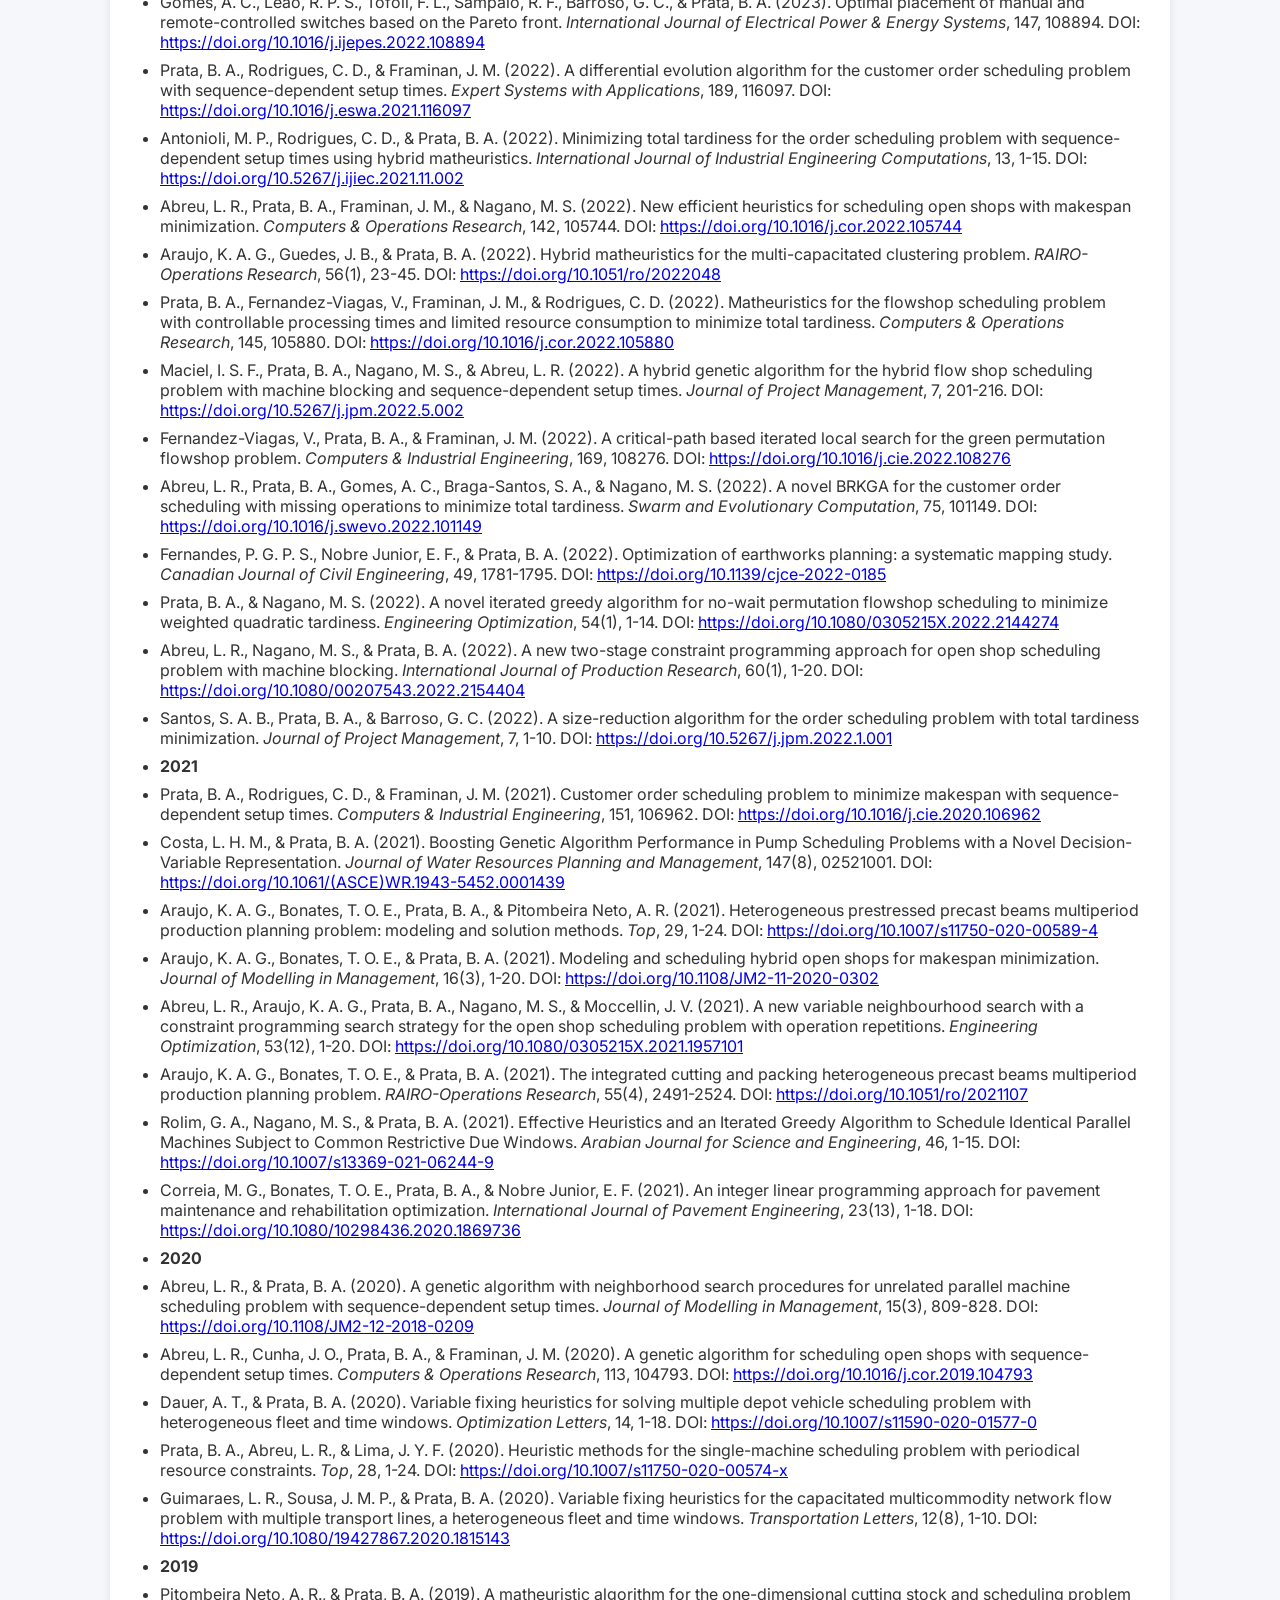
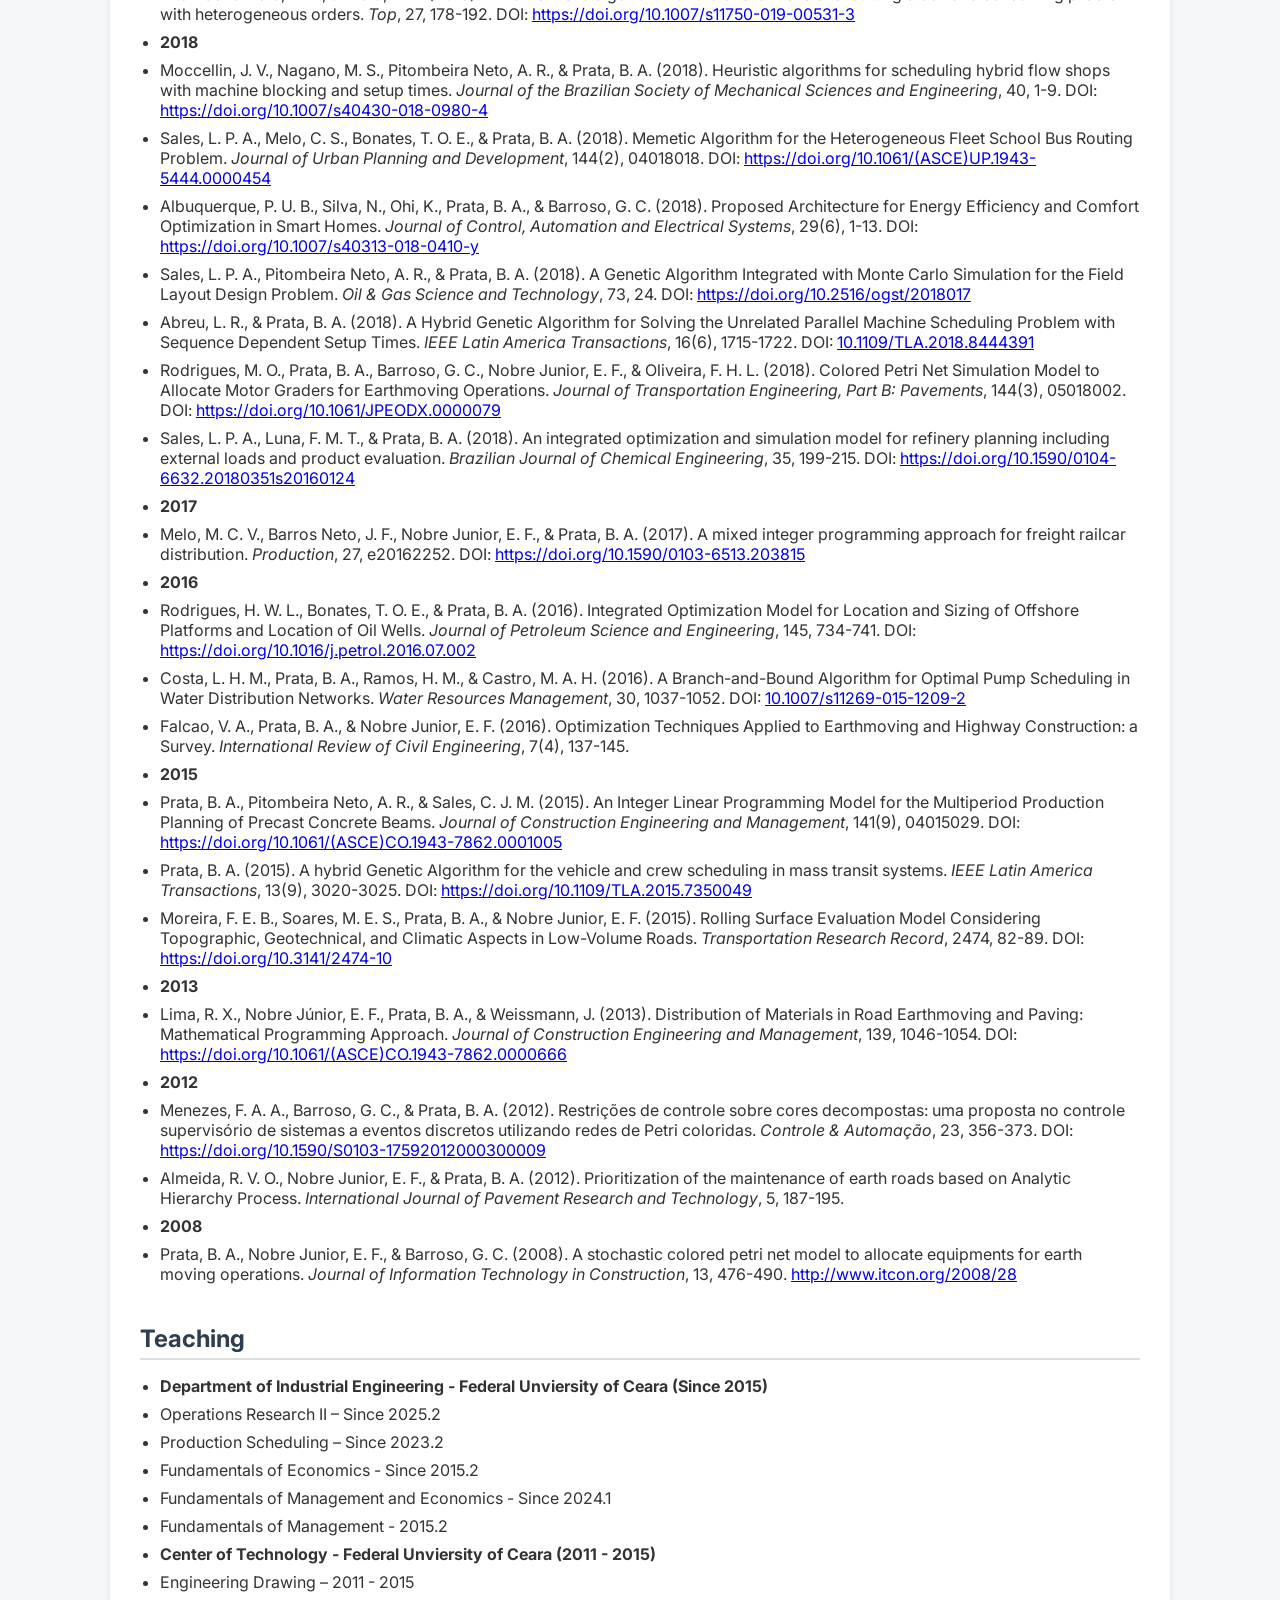
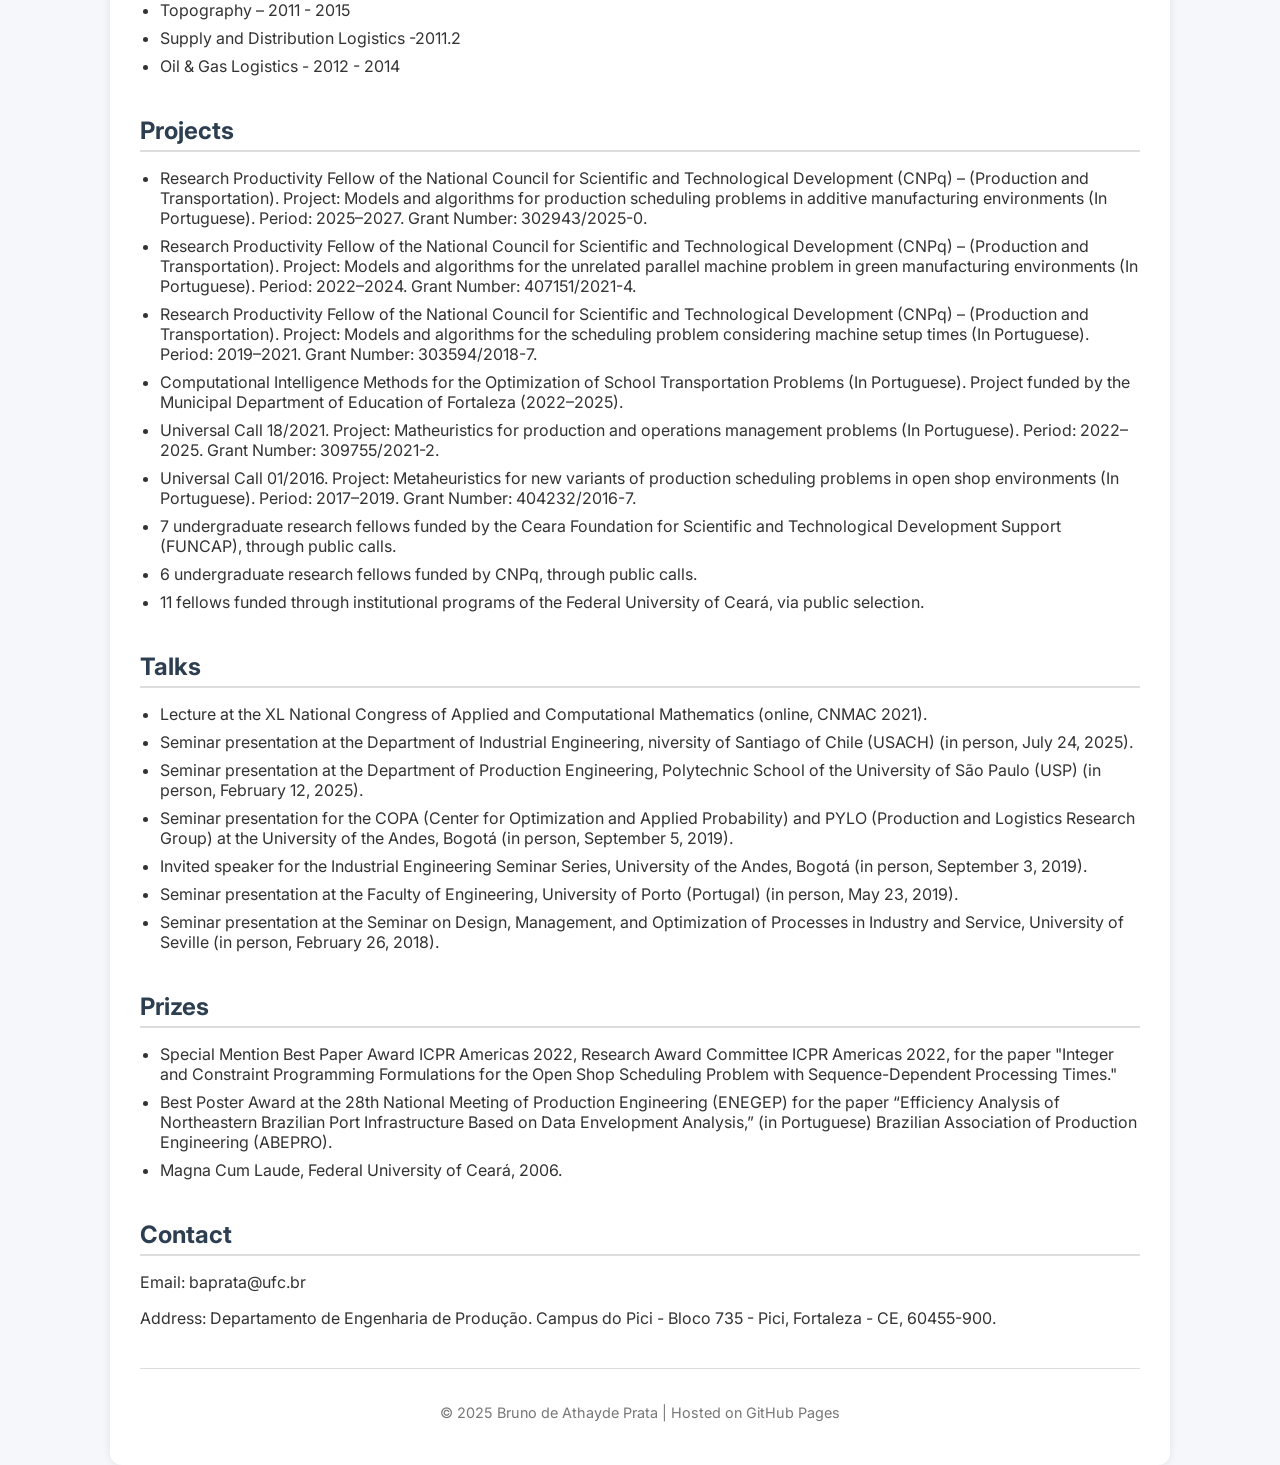
==== commit eed086a6: "Update index.html" ====
--- a/index.html
+++ b/index.html
@@ -52,6 +52,19 @@
 <ul>
     <li><strong>2025</strong></li>
     <li>
+        Prata, B. A. (2025). Analyzing production scheduling research: insights from the Scopus database on Brazilian academia. </em>, 19, 1-27. DOI: 
+        <a href="https://doi.org/10.1590/0101-7438.2025.045.00293740" target="_blank">
+            https://doi.org/10.1590/0101-7438.2025.045.00293740
+        </a>
+    </li>
+    <li>
+        Santos, M.P.; Cunha, J. O., & Prata, B. A. (2025). Formulações e métodos heurísticos para o problema de dimensionamento de lotes com retorno. 
+        <em>Pesquisa operacional para o desenvolvimento </em>, 19, 1-22. DOI: 
+        <a href="https://doi.editoracubo.com.br/10.4322/PODes.2025.005" target="_blank">
+            https://doi.editoracubo.com.br/10.4322/PODes.2025.005
+        </a>
+    </li>
+    <li>
         Camelo, M. M., Andrade, C. F., & Prata, B. A. (2025). A mixed-integer linear programming model for optimizing green hydrogen supply chain networks. 
         <em>International Journal of Hydrogen Energy</em>, 118, 134-145. DOI: 
         <a href="https://doi.org/10.1016/j.ijhydene.2025.02.138" target="_blank">
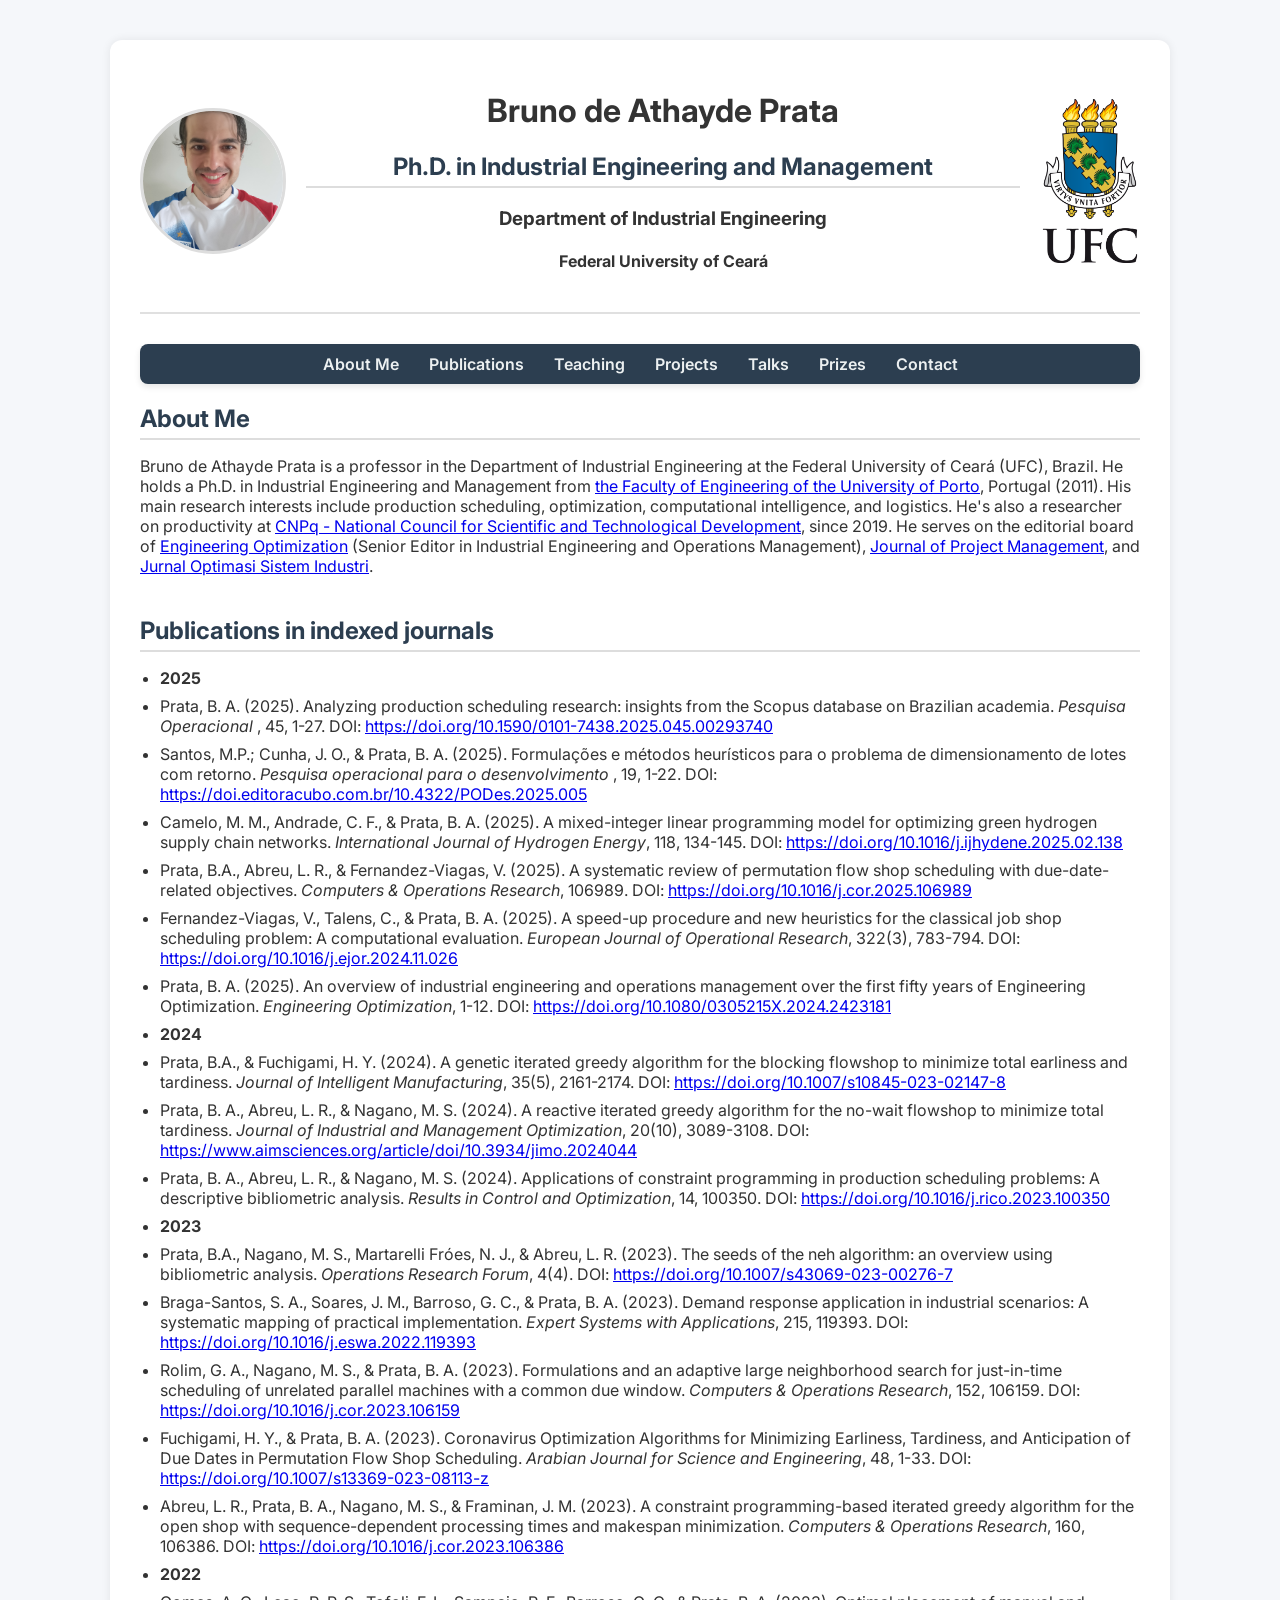
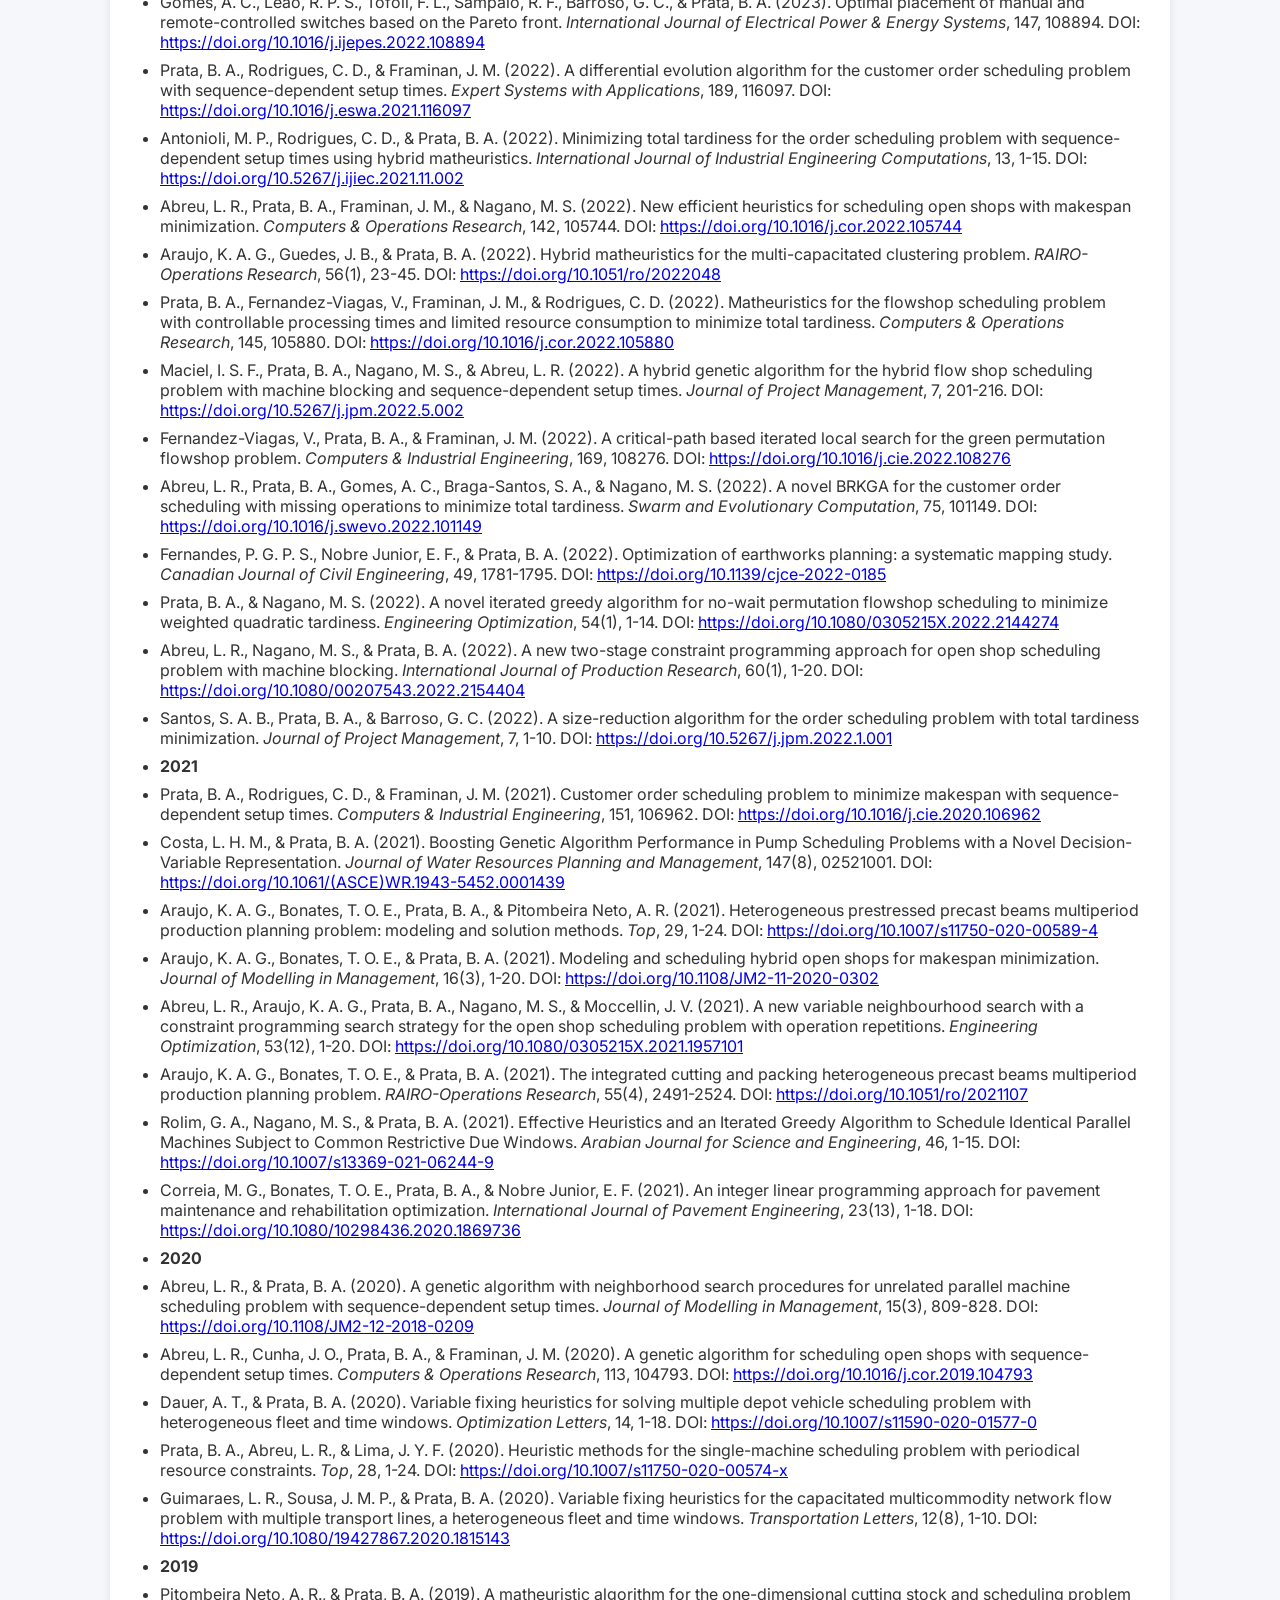
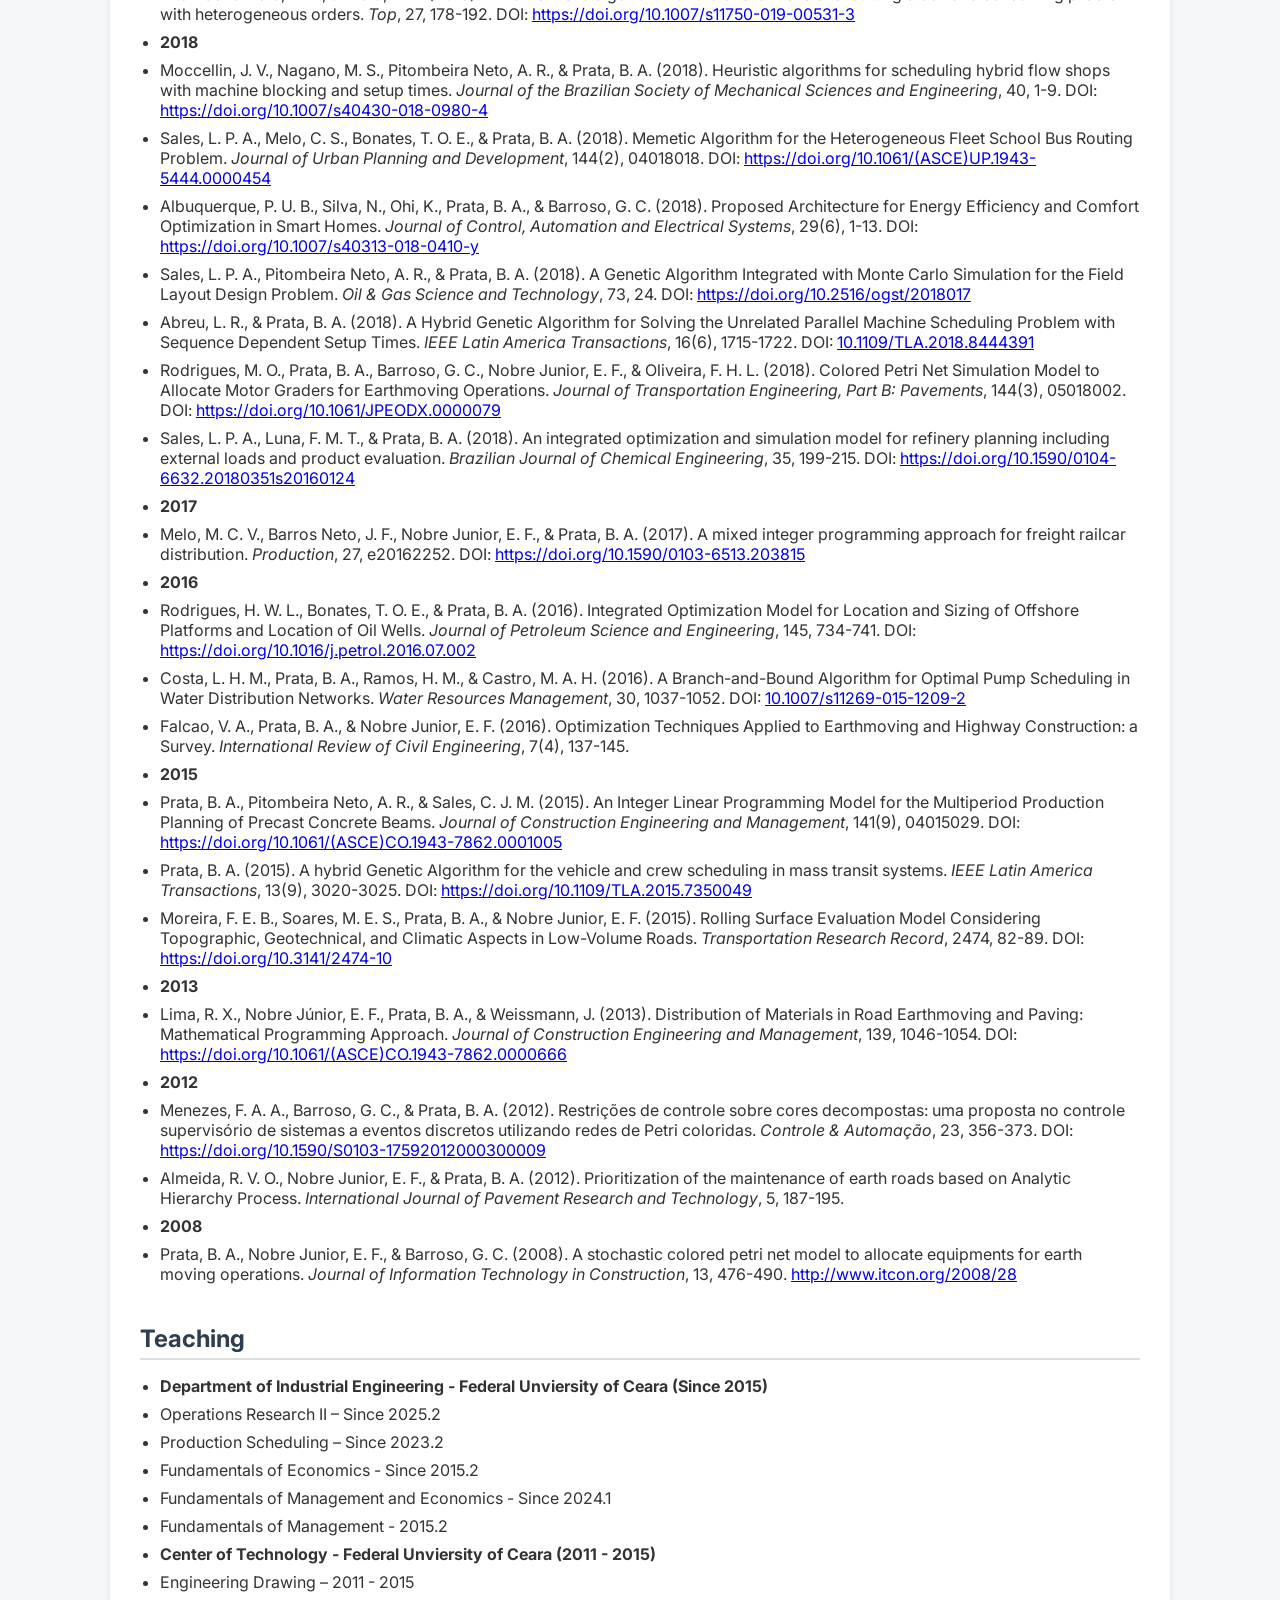
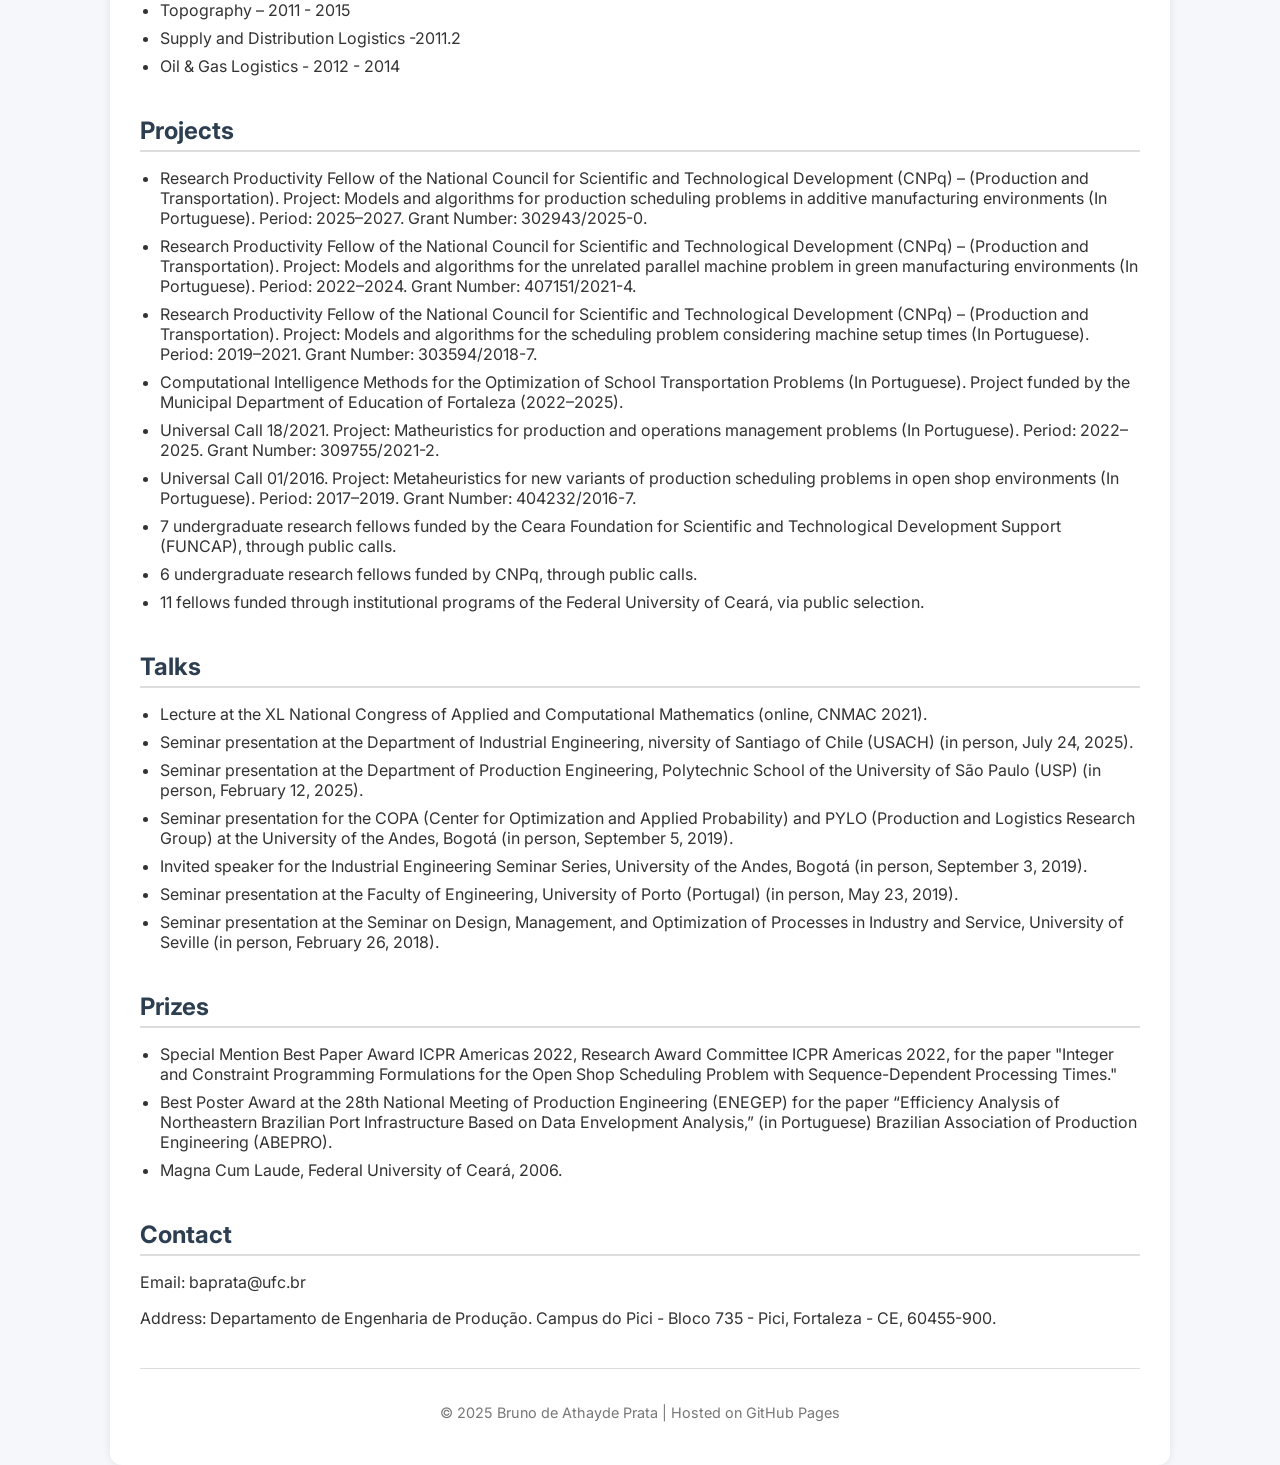
==== commit f4f9b185: "Update index.html" ====
--- a/index.html
+++ b/index.html
@@ -52,7 +52,7 @@
 <ul>
     <li><strong>2025</strong></li>
     <li>
-        Prata, B. A. (2025). Analyzing production scheduling research: insights from the Scopus database on Brazilian academia. </em>, 19, 1-27. DOI: 
+        Prata, B. A. (2025). Analyzing production scheduling research: insights from the Scopus database on Brazilian academia. <em> Pesquisa Operacional </em>, 45, 1-27. DOI: 
         <a href="https://doi.org/10.1590/0101-7438.2025.045.00293740" target="_blank">
             https://doi.org/10.1590/0101-7438.2025.045.00293740
         </a>
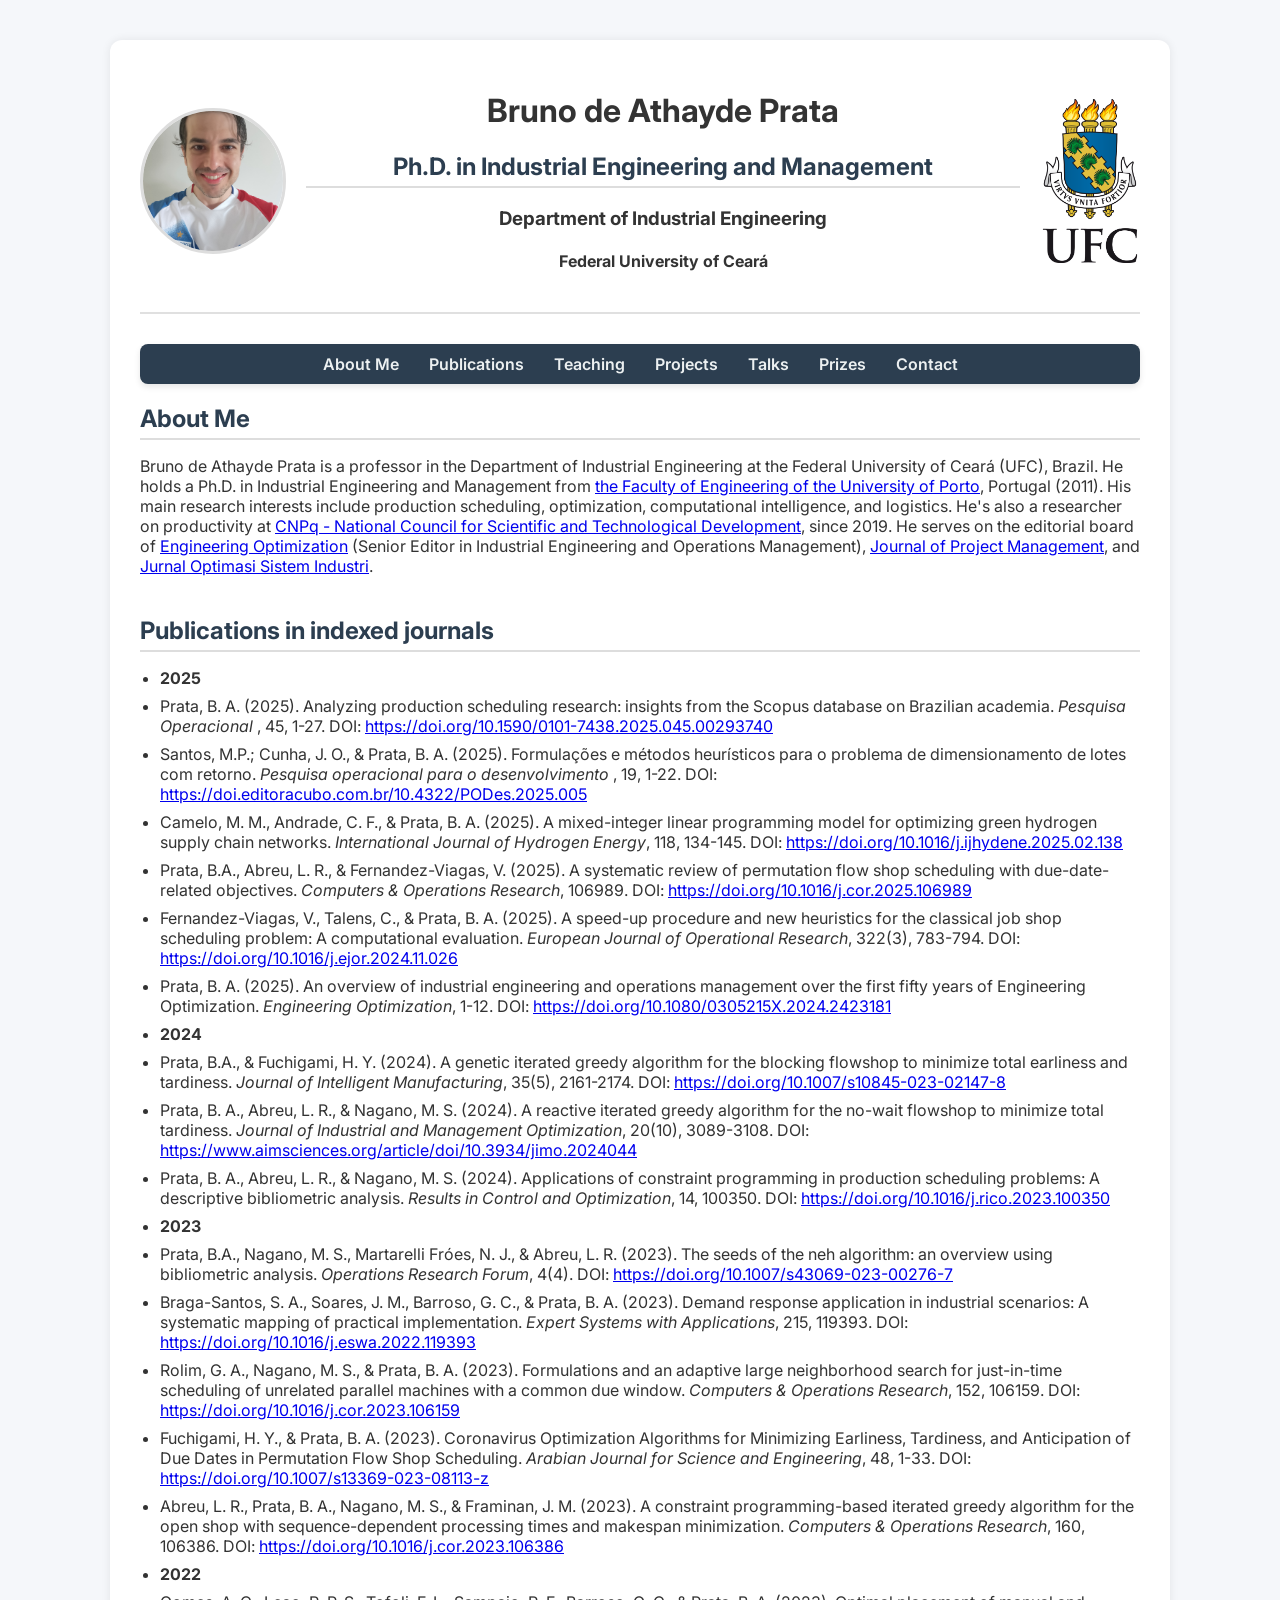
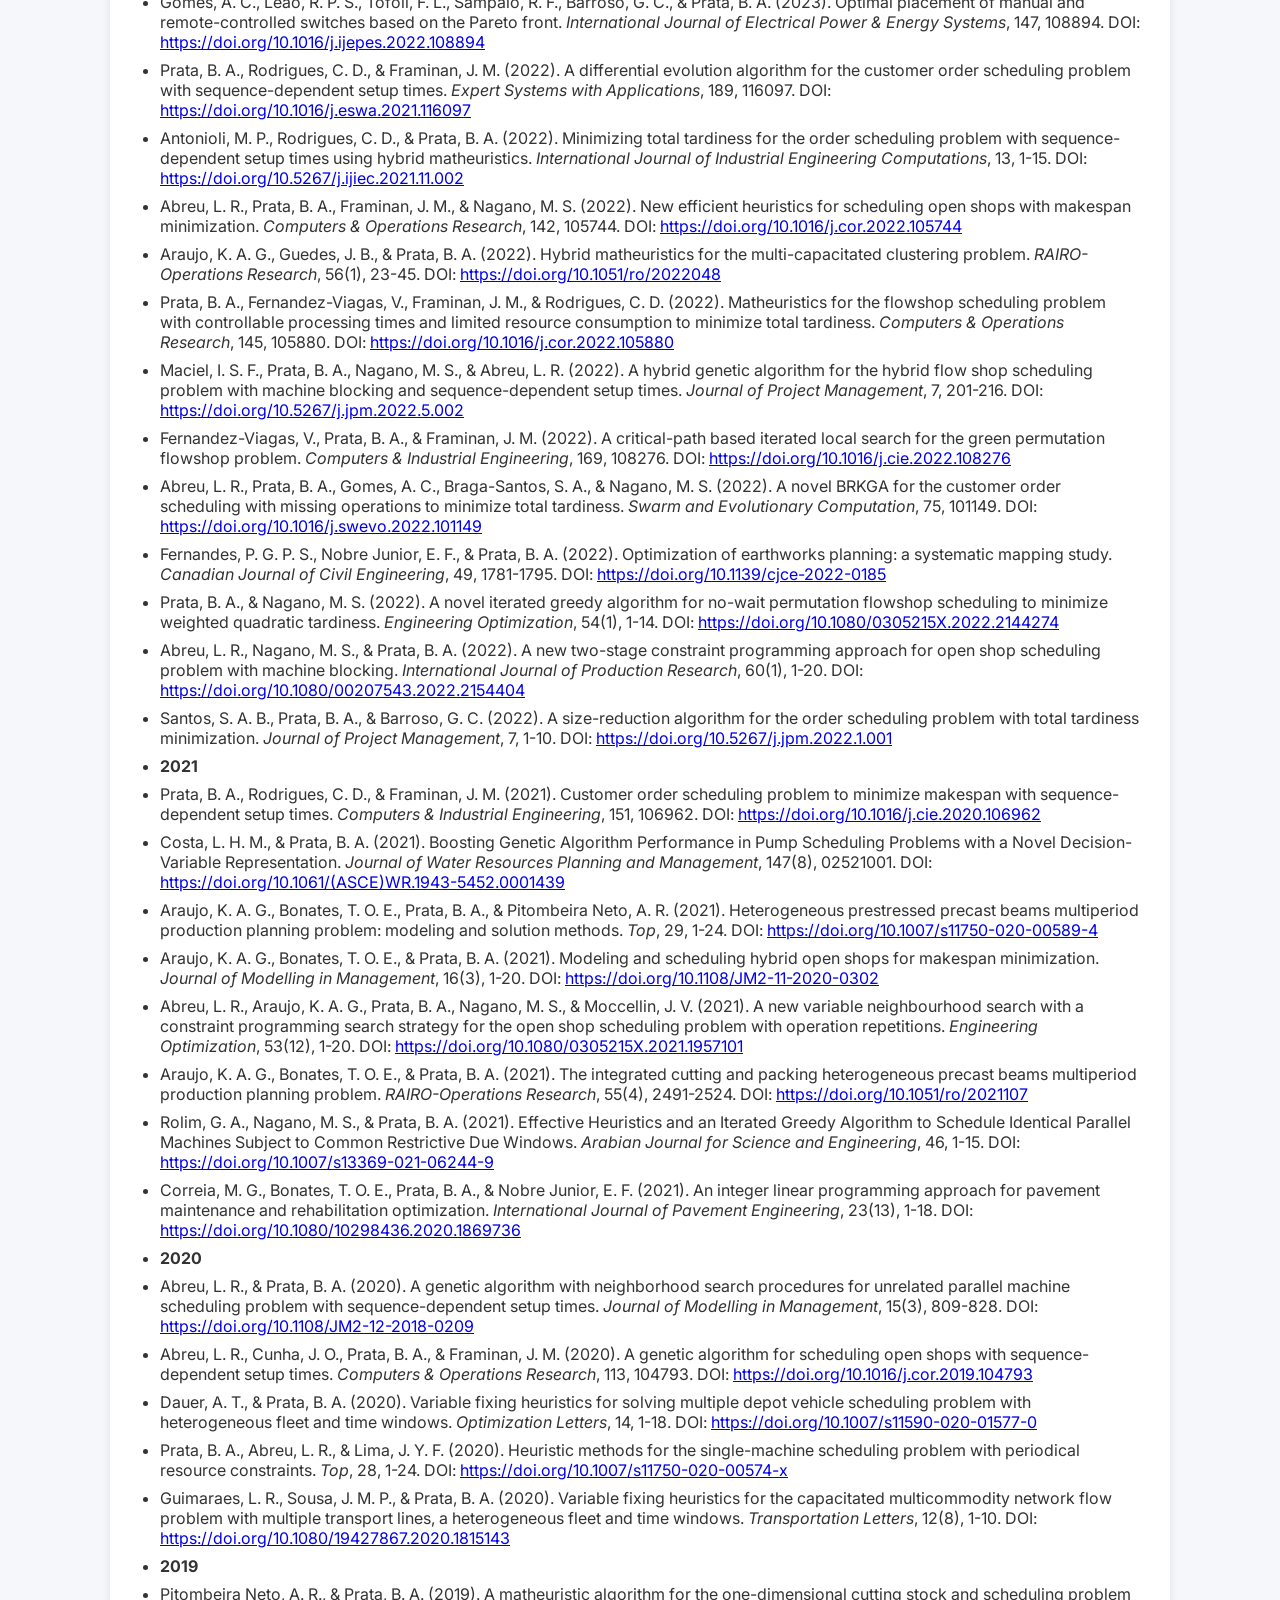
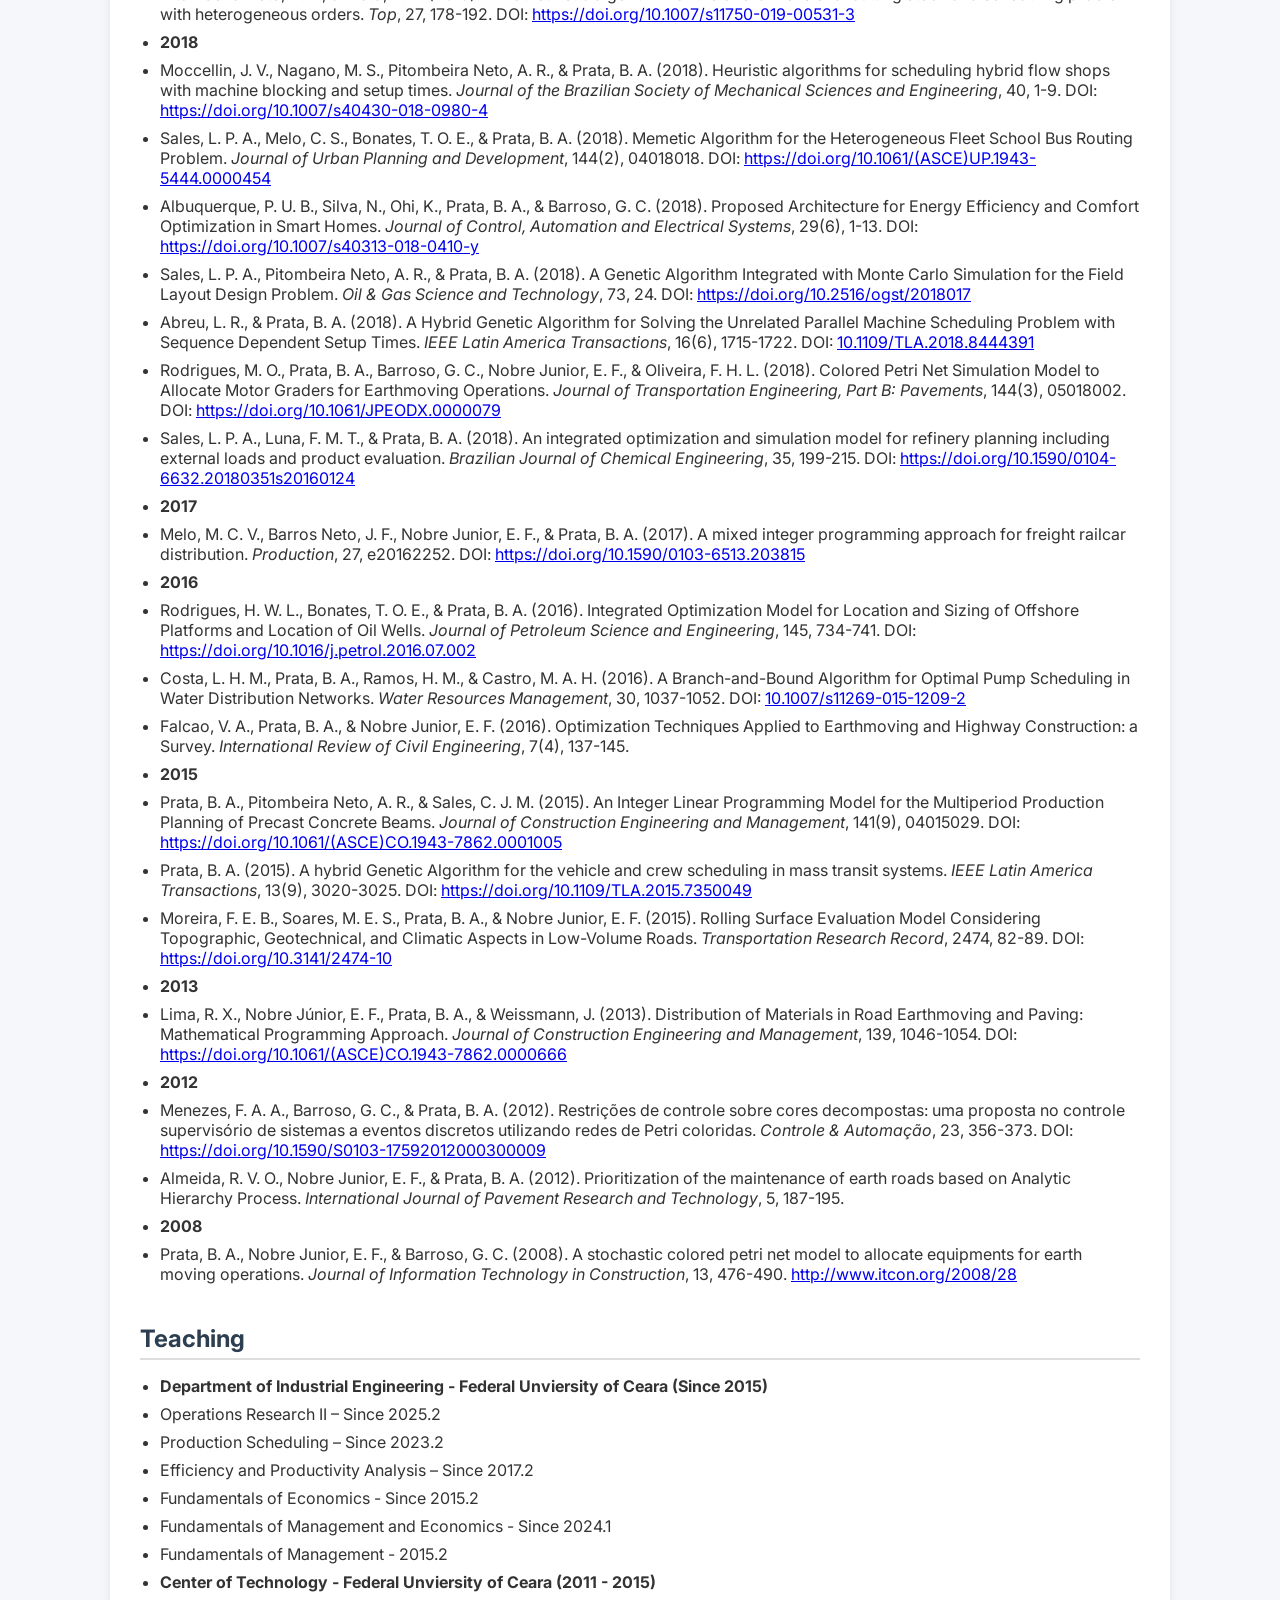
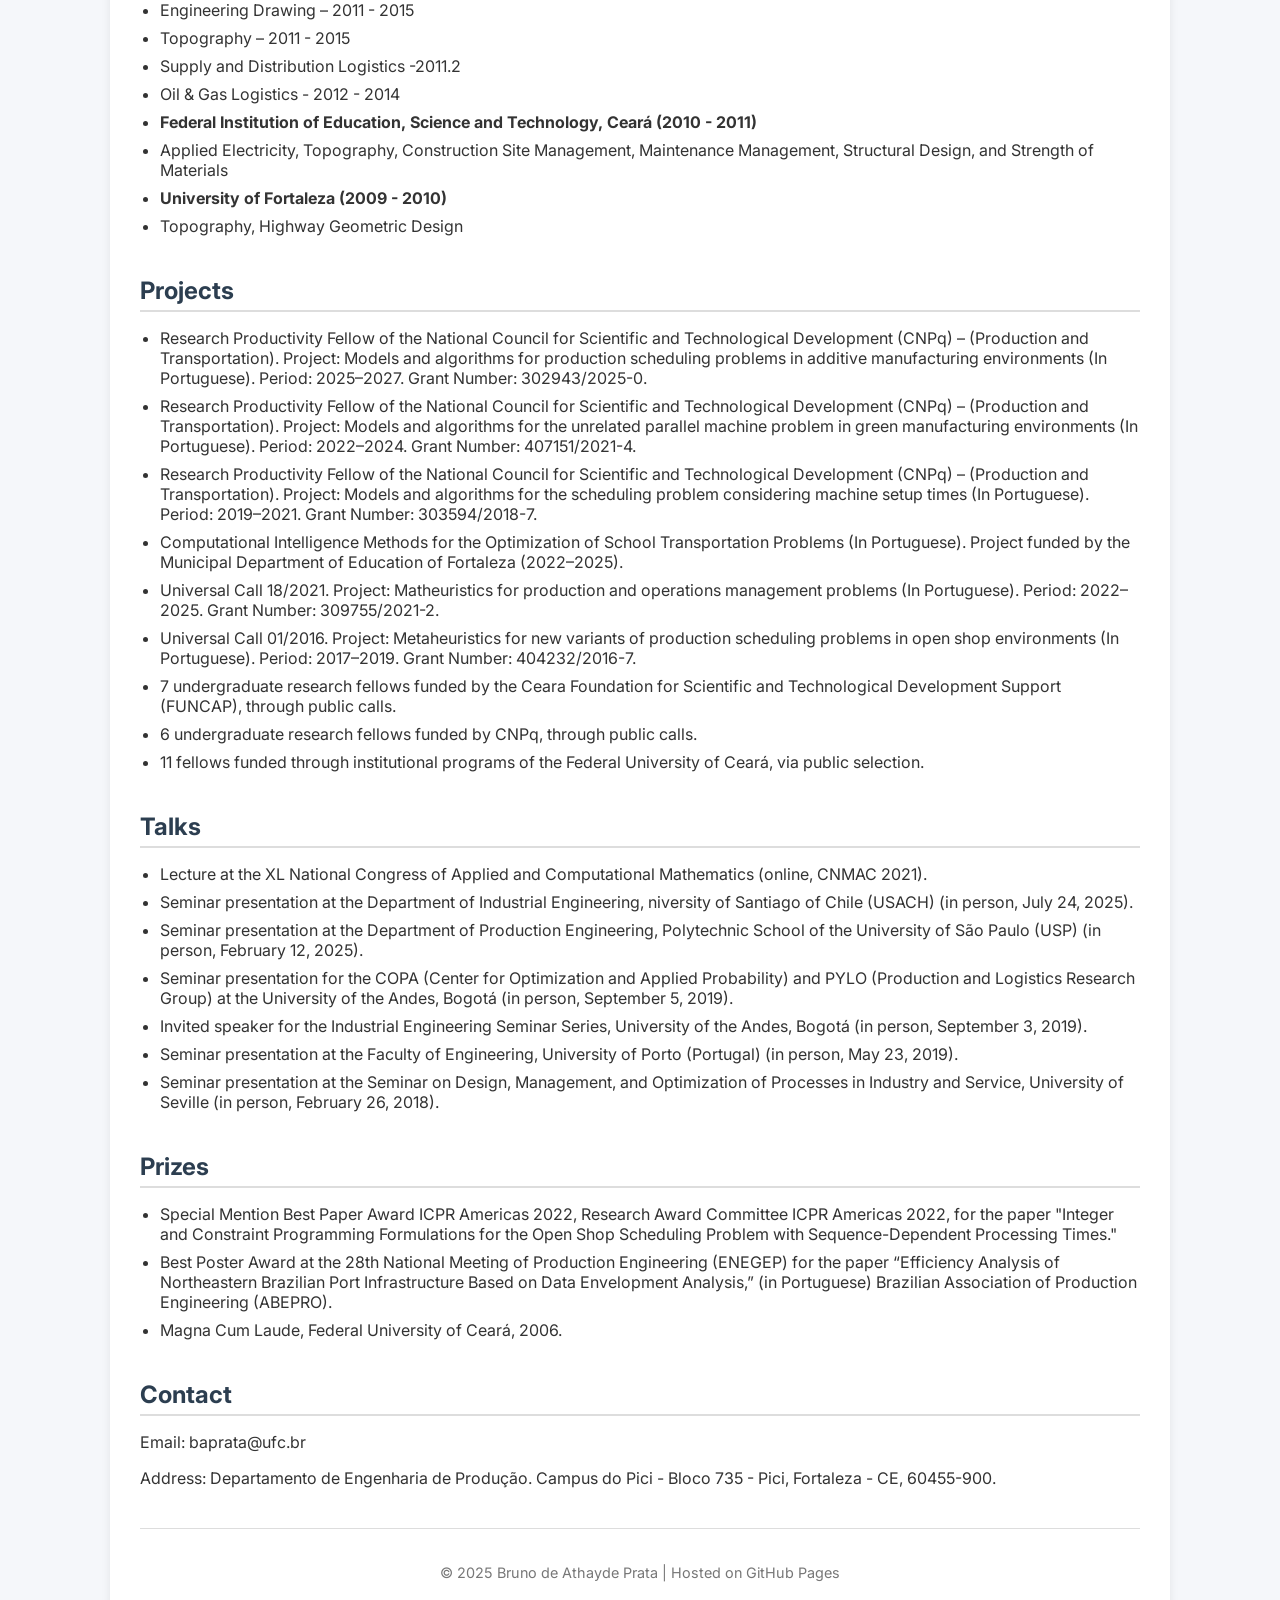
==== commit ac8d9dc4: "Update index.html" ====
--- a/index.html
+++ b/index.html
@@ -391,6 +391,7 @@
                     <li><strong>Department of Industrial Engineering - Federal Unviersity of Ceara (Since 2015)</strong></li>
                     <li>Operations Research II – Since 2025.2</li>
                     <li>Production Scheduling – Since 2023.2</li>
+                    <li>Efficiency and Productivity Analysis – Since 2017.2</li>
                     <li>Fundamentals of Economics - Since 2015.2</li>
                     <li>Fundamentals of Management and Economics - Since 2024.1</li>
                     <li>Fundamentals of Management - 2015.2</li>
@@ -399,6 +400,10 @@
                     <li>Topography – 2011 - 2015</li>
                     <li>Supply and Distribution Logistics -2011.2</li>
                     <li>Oil & Gas Logistics - 2012 - 2014</li>
+                    <li><strong> Federal Institution of Education, Science and Technology, Ceará (2010 - 2011)</strong></li>
+                    <li>Applied Electricity, Topography, Construction Site Management, Maintenance Management, Structural Design, and Strength of Materials</li>
+                    <li><strong> University of Fortaleza (2009 - 2010)</strong></li>
+                    <li>Topography, Highway Geometric Design</li>
                 </ul>
             </section>
 
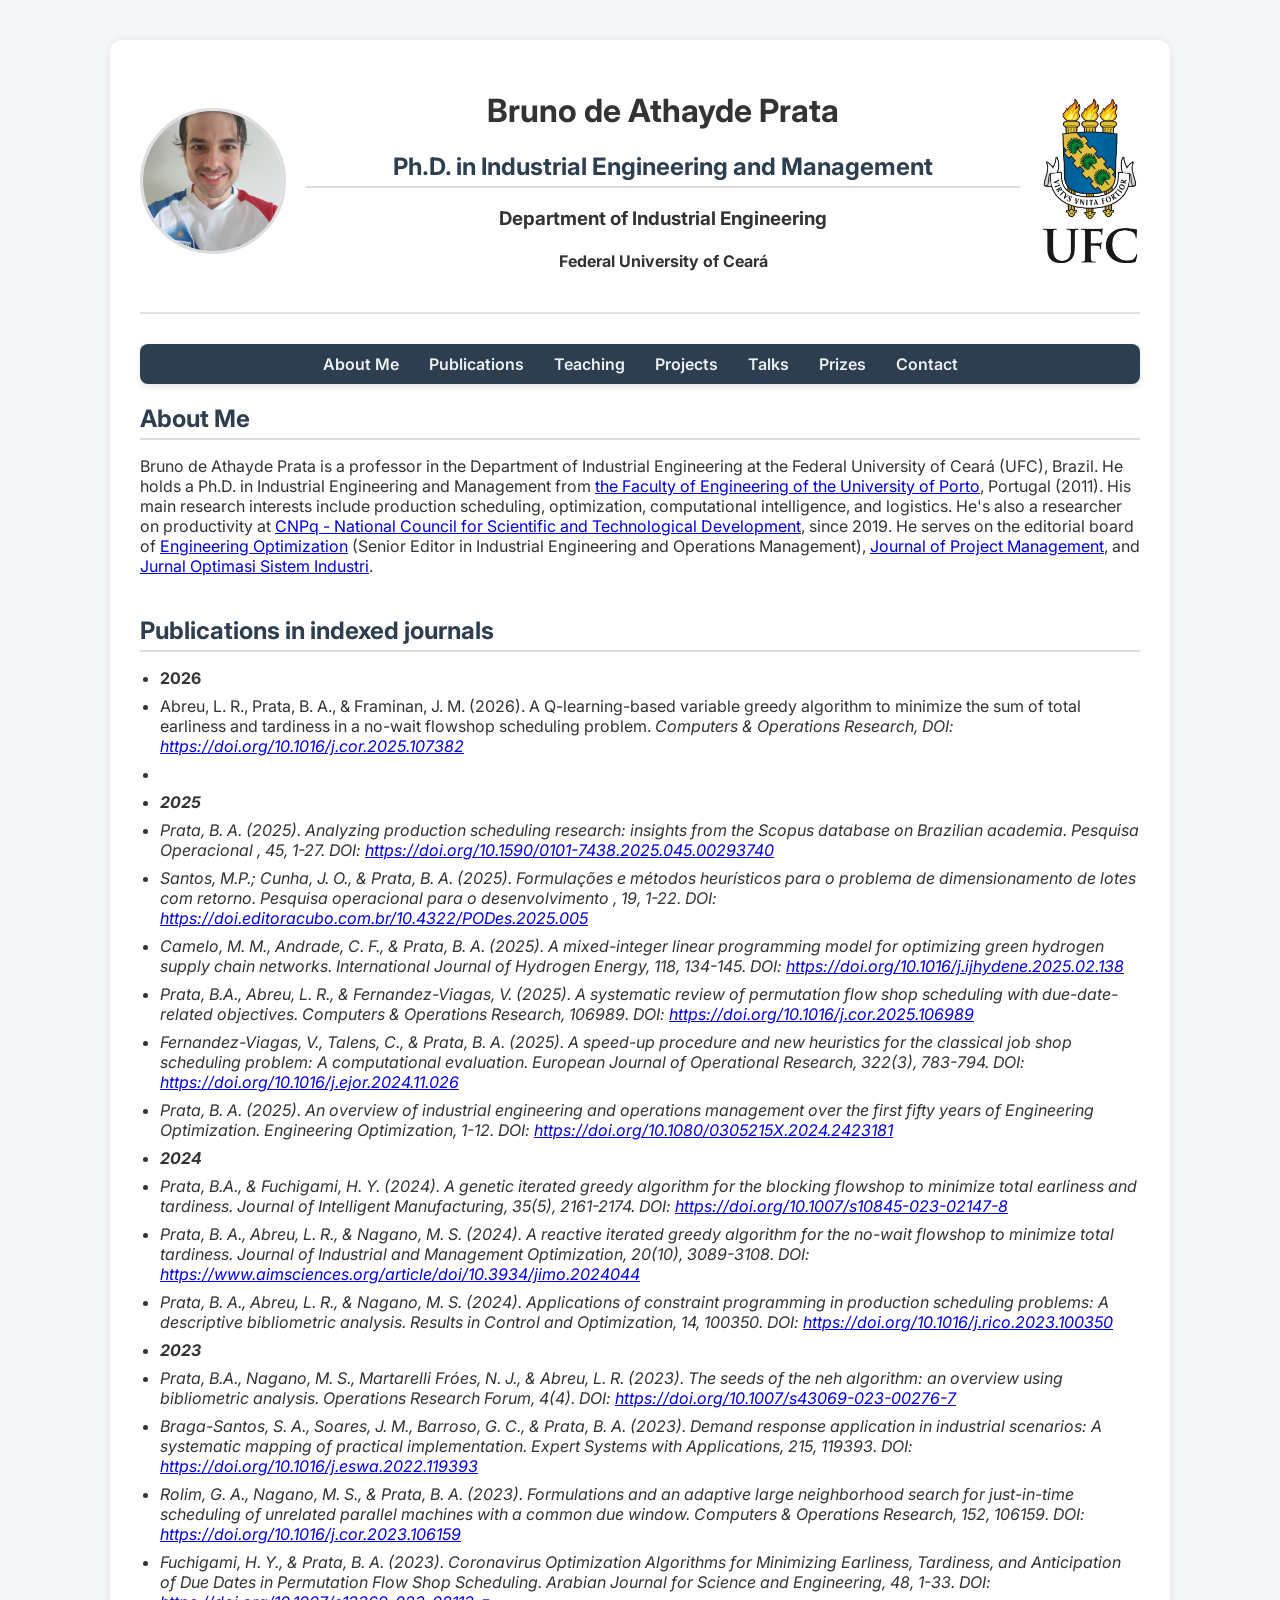
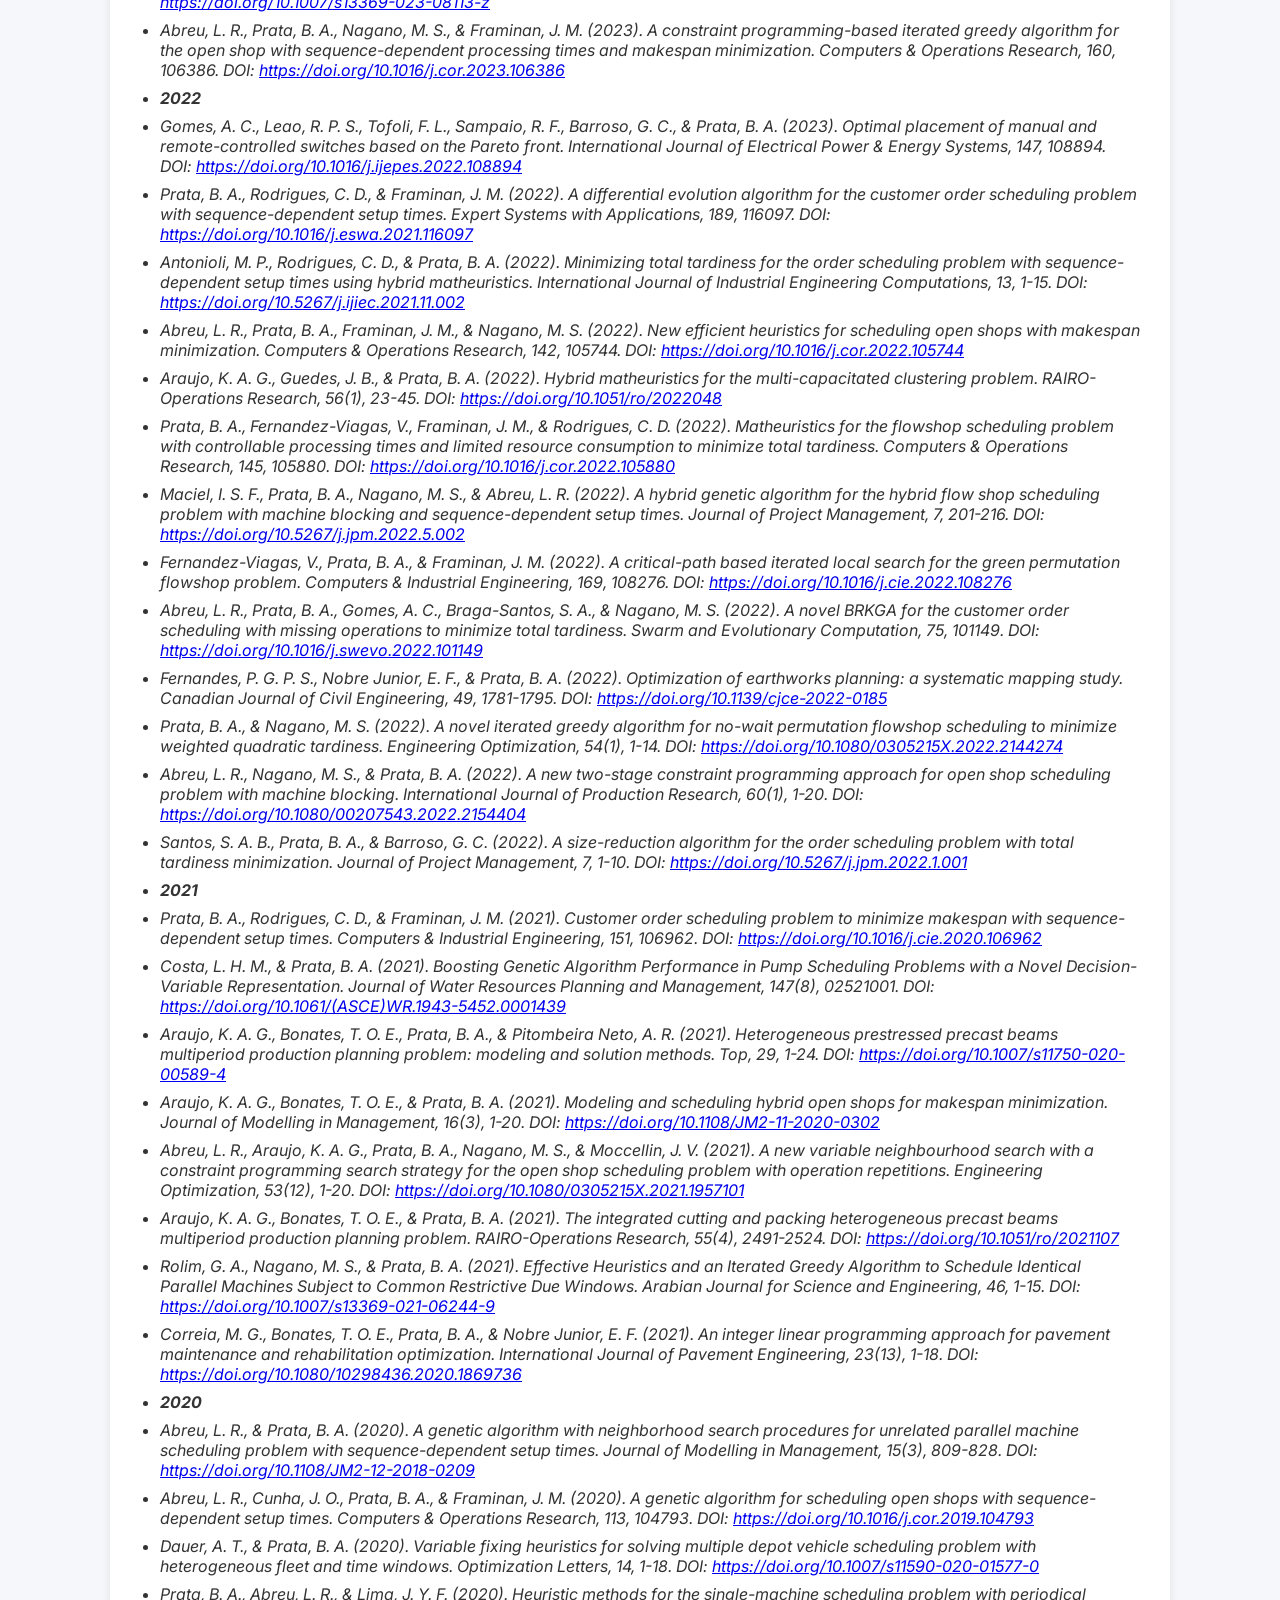
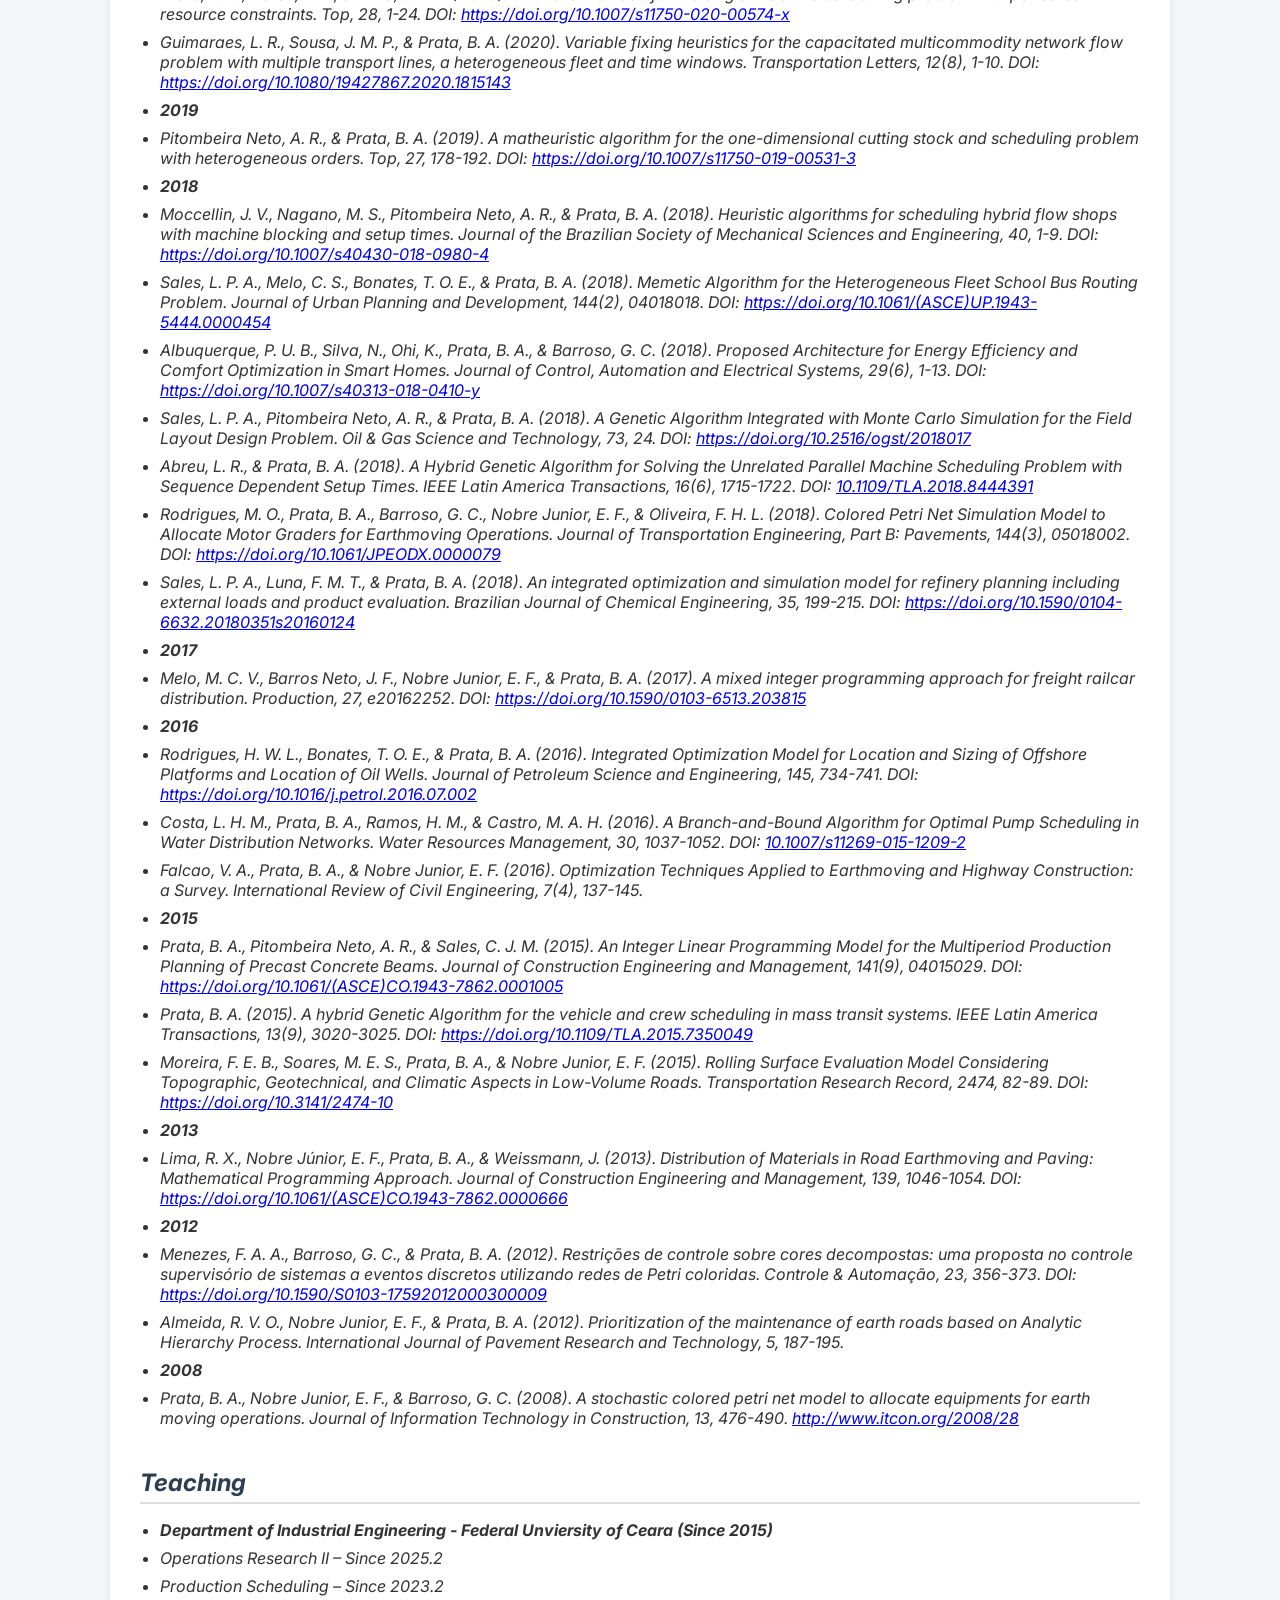
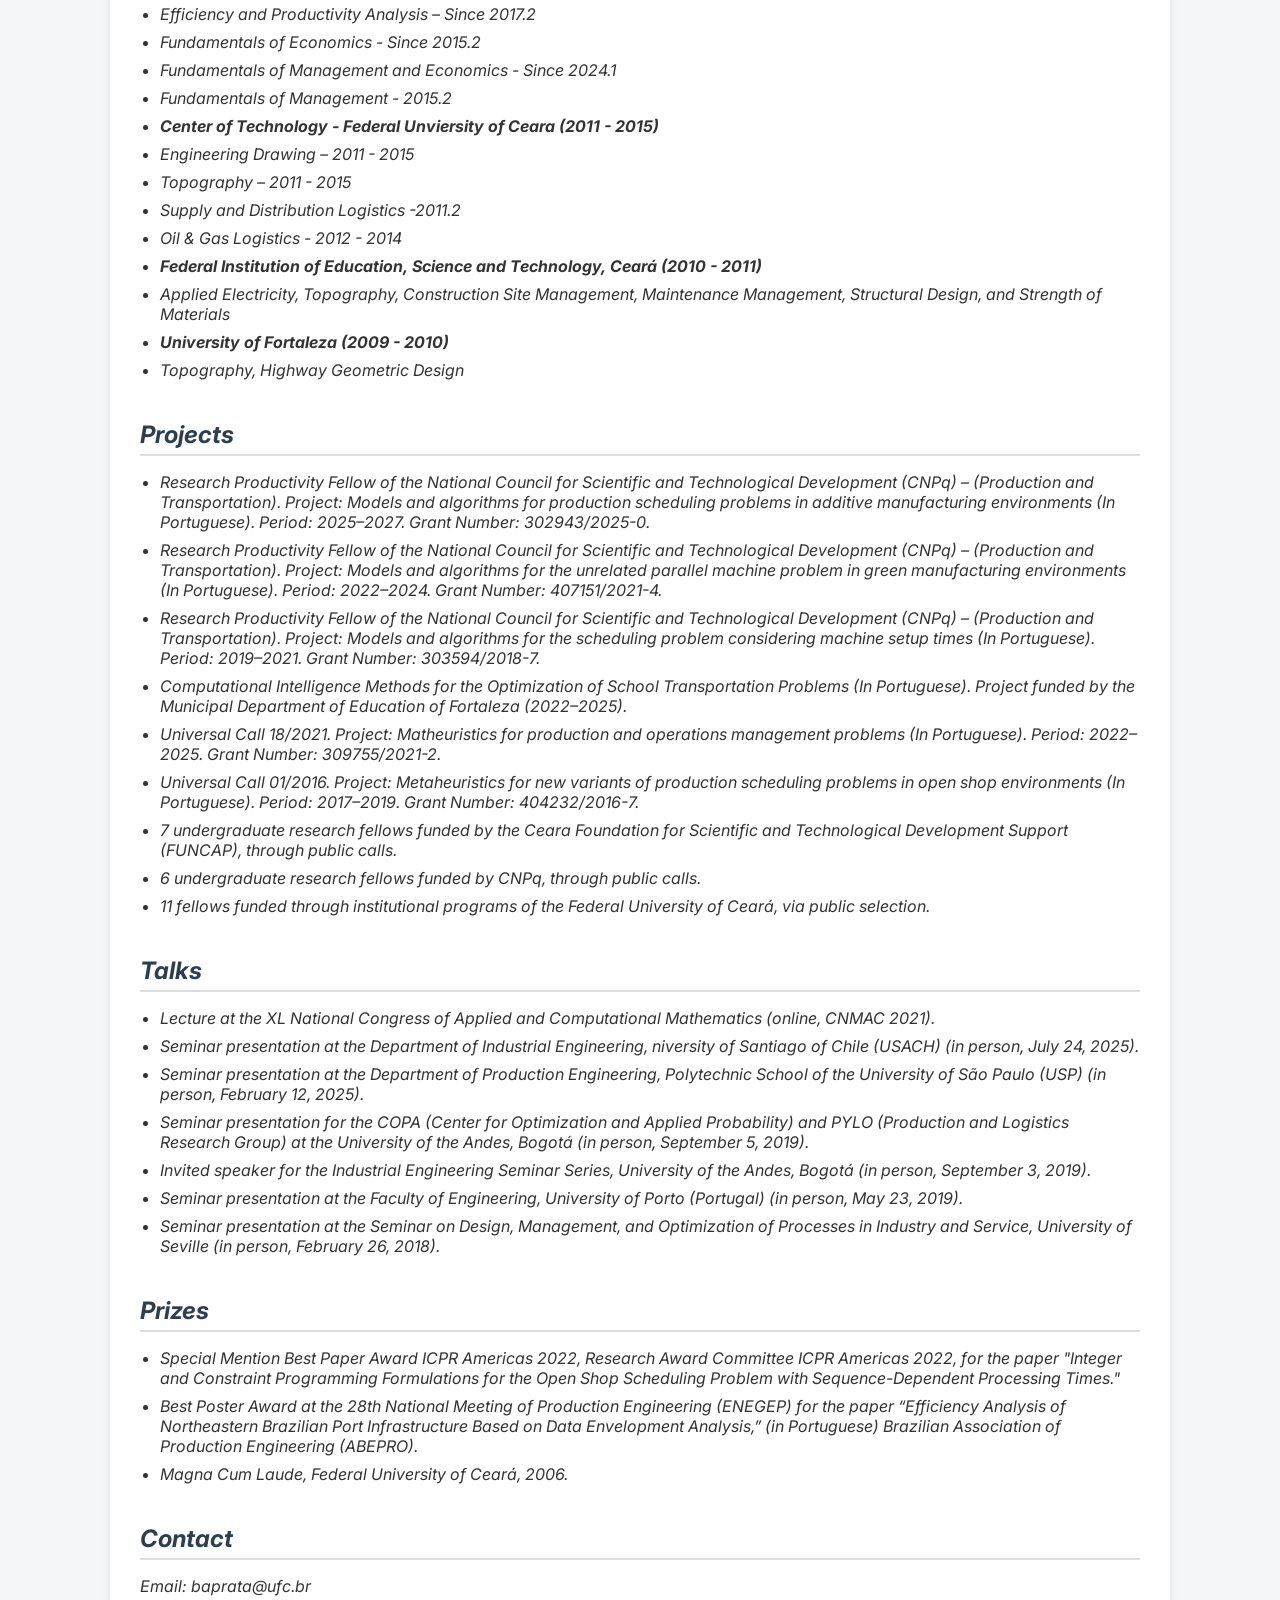
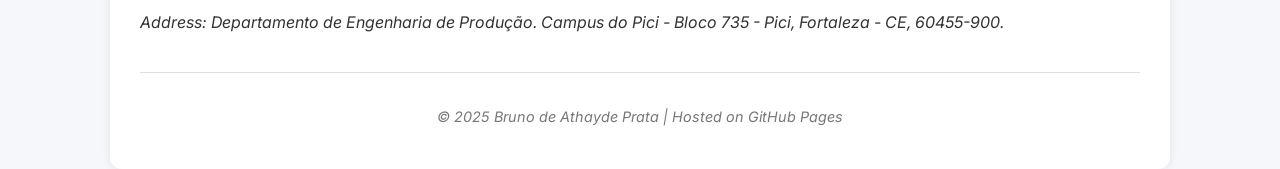
==== commit 9f4587eb: "Update index.html" ====
--- a/index.html
+++ b/index.html
@@ -50,6 +50,14 @@
             <section id="publications">
                 <h2>Publications in indexed journals</h2>
 <ul>
+        <li><strong>2026</strong></li>
+    <li>
+        Abreu, L. R., Prata, B. A., & Framinan, J. M. (2026). A Q-learning-based variable greedy algorithm to minimize the sum of total earliness and tardiness in 
+        a no-wait flowshop scheduling problem. <em>Computers & Operations Research<em>, DOI: <a href="https://doi.org/10.1016/j.cor.2025.107382" target="_blank"> 
+            https://doi.org/10.1016/j.cor.2025.107382 </a>
+     <li>       
+   
+
     <li><strong>2025</strong></li>
     <li>
         Prata, B. A. (2025). Analyzing production scheduling research: insights from the Scopus database on Brazilian academia. <em> Pesquisa Operacional </em>, 45, 1-27. DOI: 
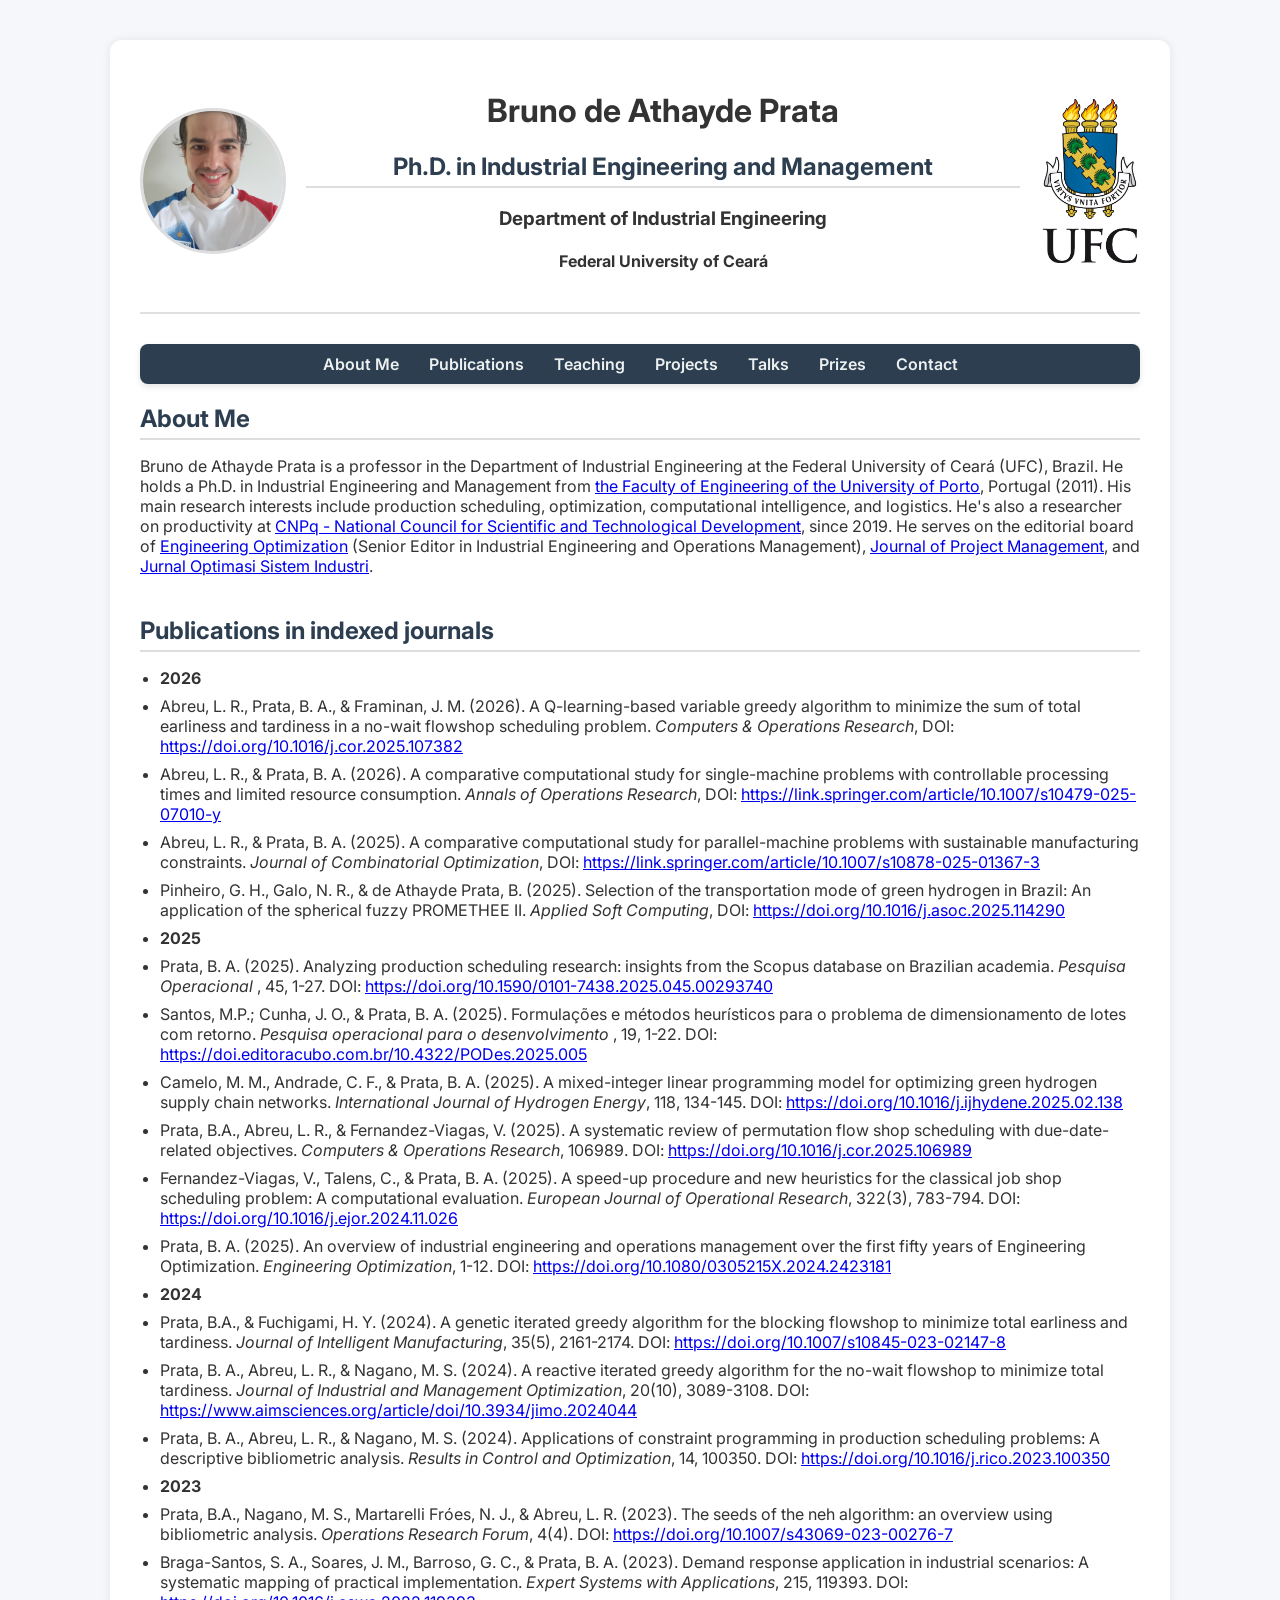
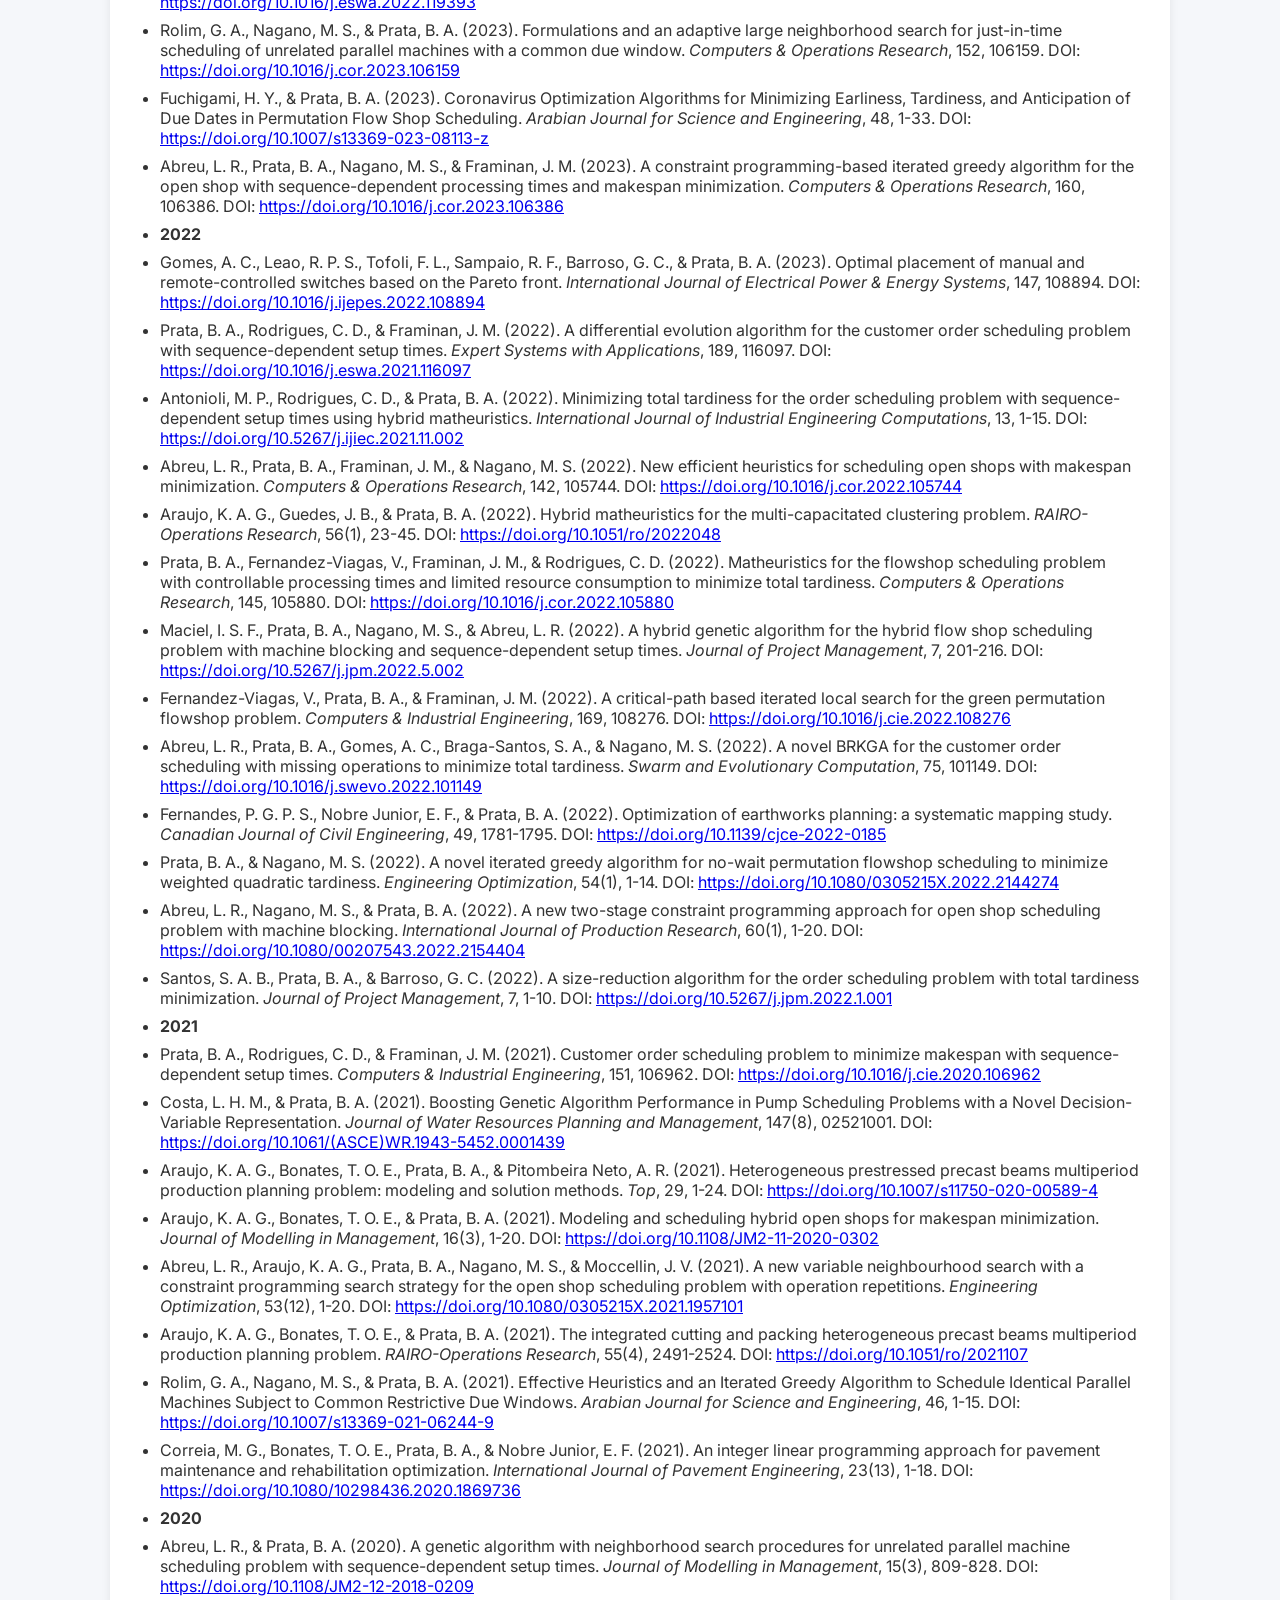
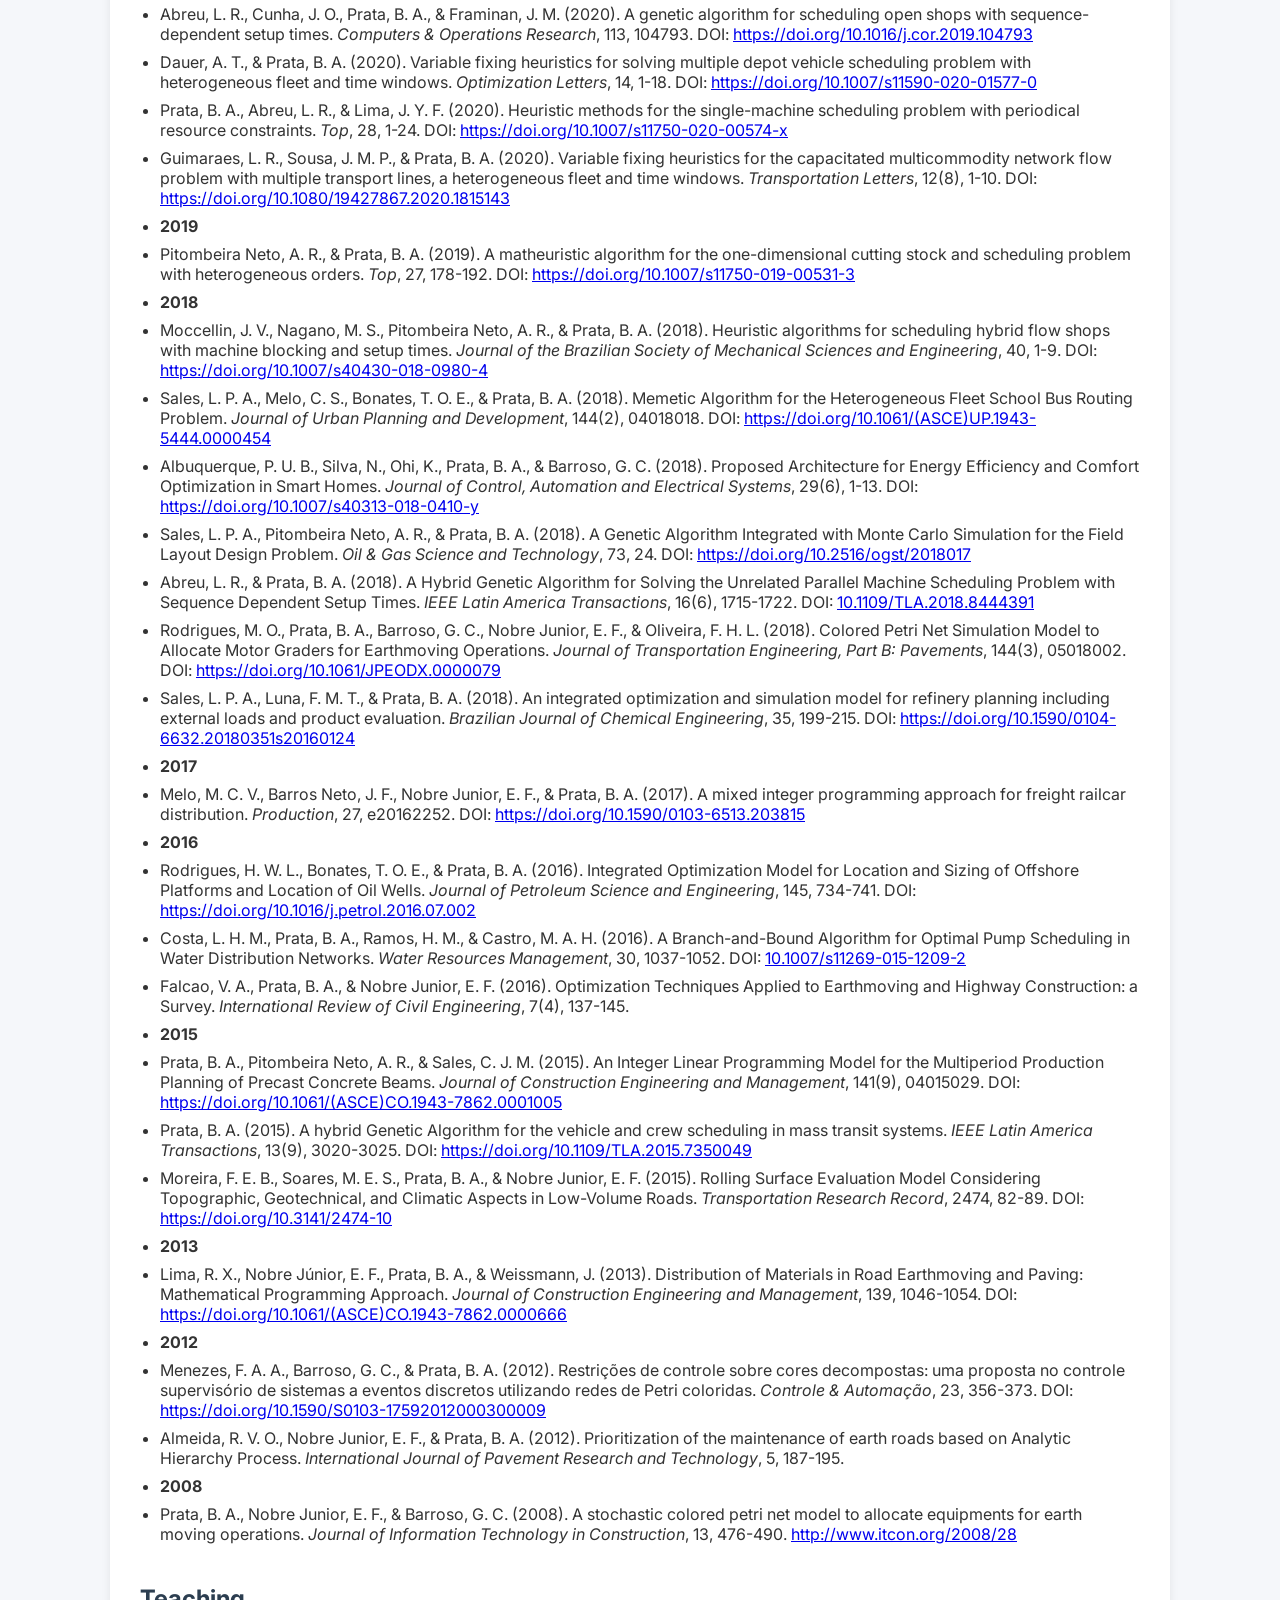
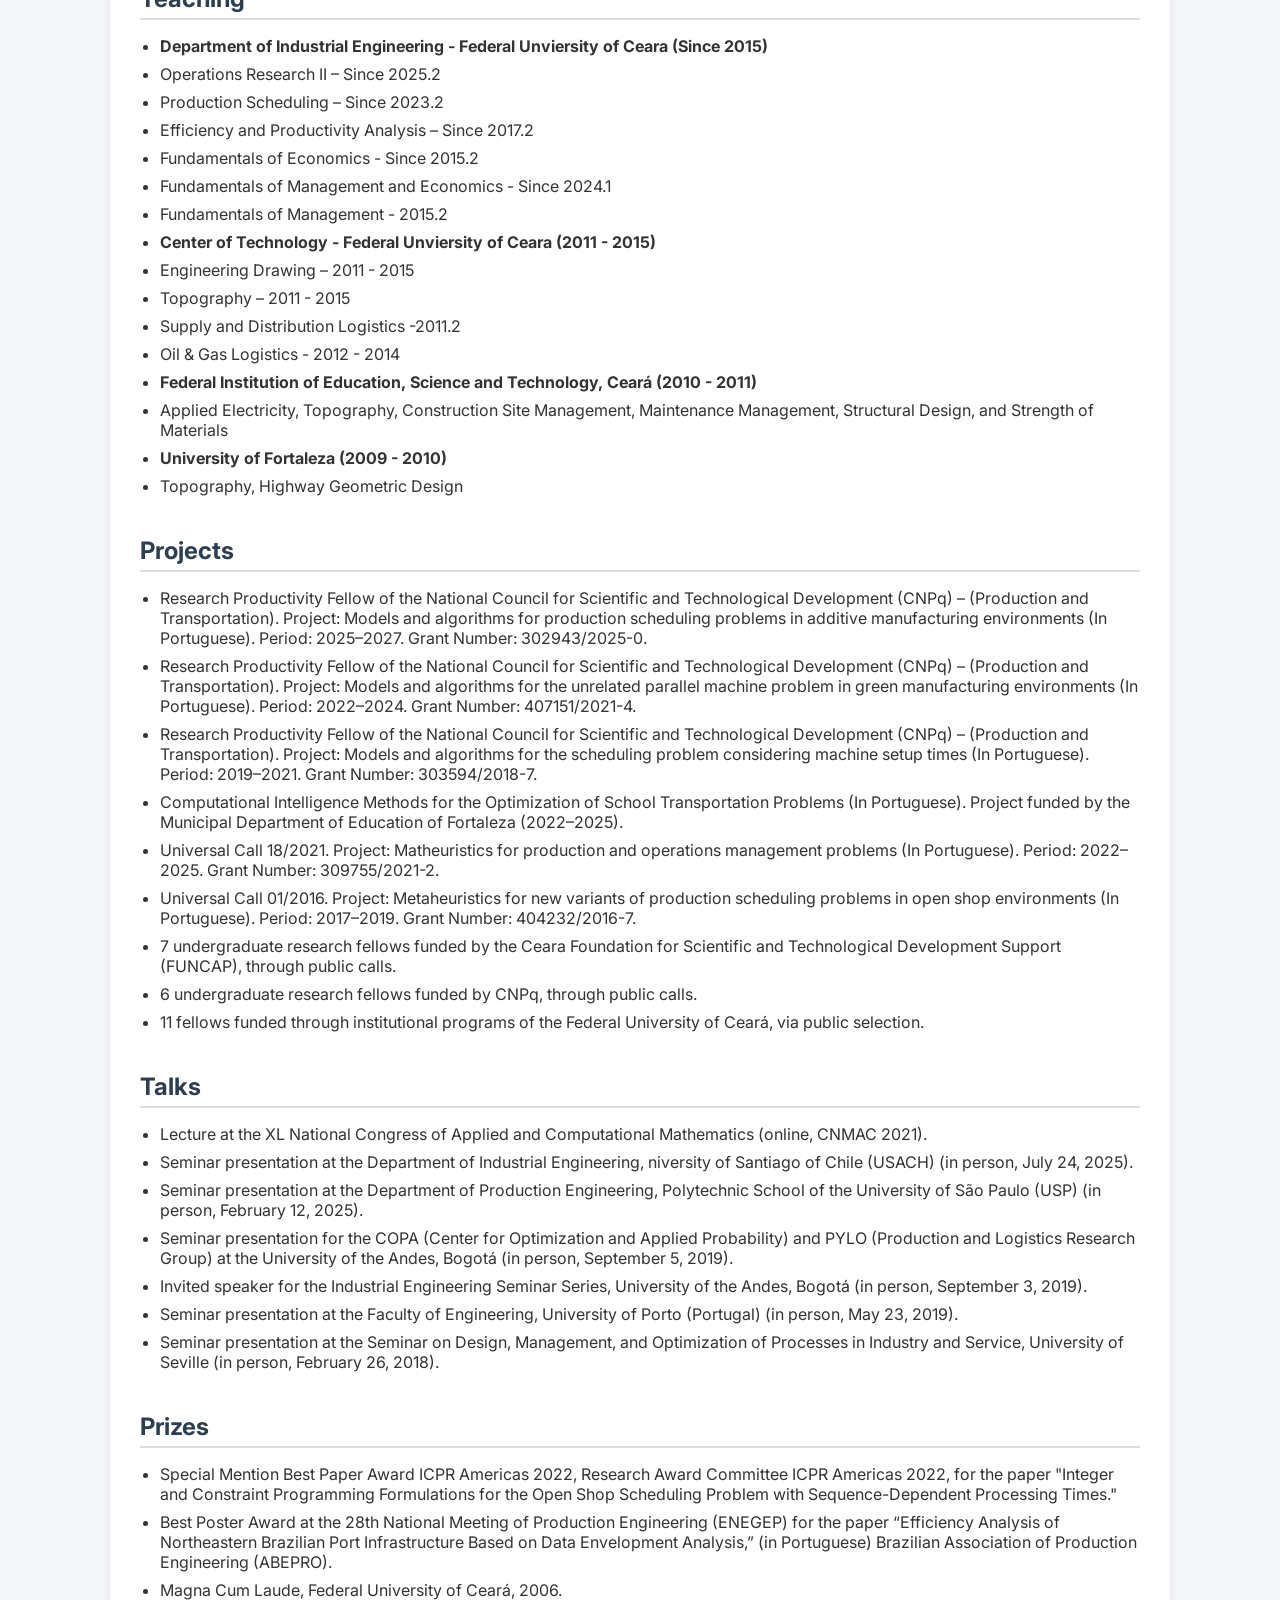
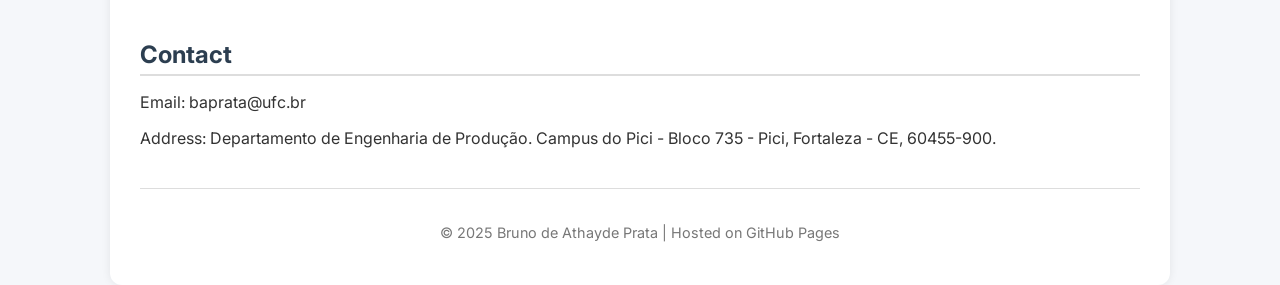
==== commit 6cd90f9a: "Update index.html" ====
--- a/index.html
+++ b/index.html
@@ -51,13 +51,48 @@
                 <h2>Publications in indexed journals</h2>
 <ul>
         <li><strong>2026</strong></li>
-    <li>
-        Abreu, L. R., Prata, B. A., & Framinan, J. M. (2026). A Q-learning-based variable greedy algorithm to minimize the sum of total earliness and tardiness in 
-        a no-wait flowshop scheduling problem. <em>Computers & Operations Research<em>, DOI: <a href="https://doi.org/10.1016/j.cor.2025.107382" target="_blank"> 
-            https://doi.org/10.1016/j.cor.2025.107382 </a>
-     <li>       
-   
-
+<li>
+    Abreu, L. R., Prata, B. A., & Framinan, J. M. (2026).
+    A Q-learning-based variable greedy algorithm to minimize the sum of total earliness and tardiness in
+    a no-wait flowshop scheduling problem.
+    <em>Computers & Operations Research</em>,
+    DOI:
+    <a href="https://doi.org/10.1016/j.cor.2025.107382" target="_blank">
+        https://doi.org/10.1016/j.cor.2025.107382
+    </a>
+</li>
+
+<li>
+    Abreu, L. R., & Prata, B. A. (2026).
+    A comparative computational study for single-machine problems with controllable processing times and limited resource consumption.
+    <em>Annals of Operations Research</em>,
+    DOI:
+    <a href="https://link.springer.com/article/10.1007/s10479-025-07010-y" target="_blank">
+        https://link.springer.com/article/10.1007/s10479-025-07010-y
+    </a>
+</li>
+
+<li>
+    Abreu, L. R., & Prata, B. A. (2025).
+    A comparative computational study for parallel-machine problems with sustainable manufacturing constraints.
+    <em>Journal of Combinatorial Optimization</em>,
+    DOI:
+    <a href="https://link.springer.com/article/10.1007/s10878-025-01367-3" target="_blank">
+        https://link.springer.com/article/10.1007/s10878-025-01367-3
+    </a>
+</li>
+
+<li>
+    Pinheiro, G. H., Galo, N. R., & de Athayde Prata, B. (2025).
+    Selection of the transportation mode of green hydrogen in Brazil: An application of the spherical fuzzy PROMETHEE II.
+    <em>Applied Soft Computing</em>,
+    DOI:
+    <a href="https://doi.org/10.1016/j.asoc.2025.114290" target="_blank">
+        https://doi.org/10.1016/j.asoc.2025.114290
+    </a>
+</li>
+
+         
     <li><strong>2025</strong></li>
     <li>
         Prata, B. A. (2025). Analyzing production scheduling research: insights from the Scopus database on Brazilian academia. <em> Pesquisa Operacional </em>, 45, 1-27. DOI: 
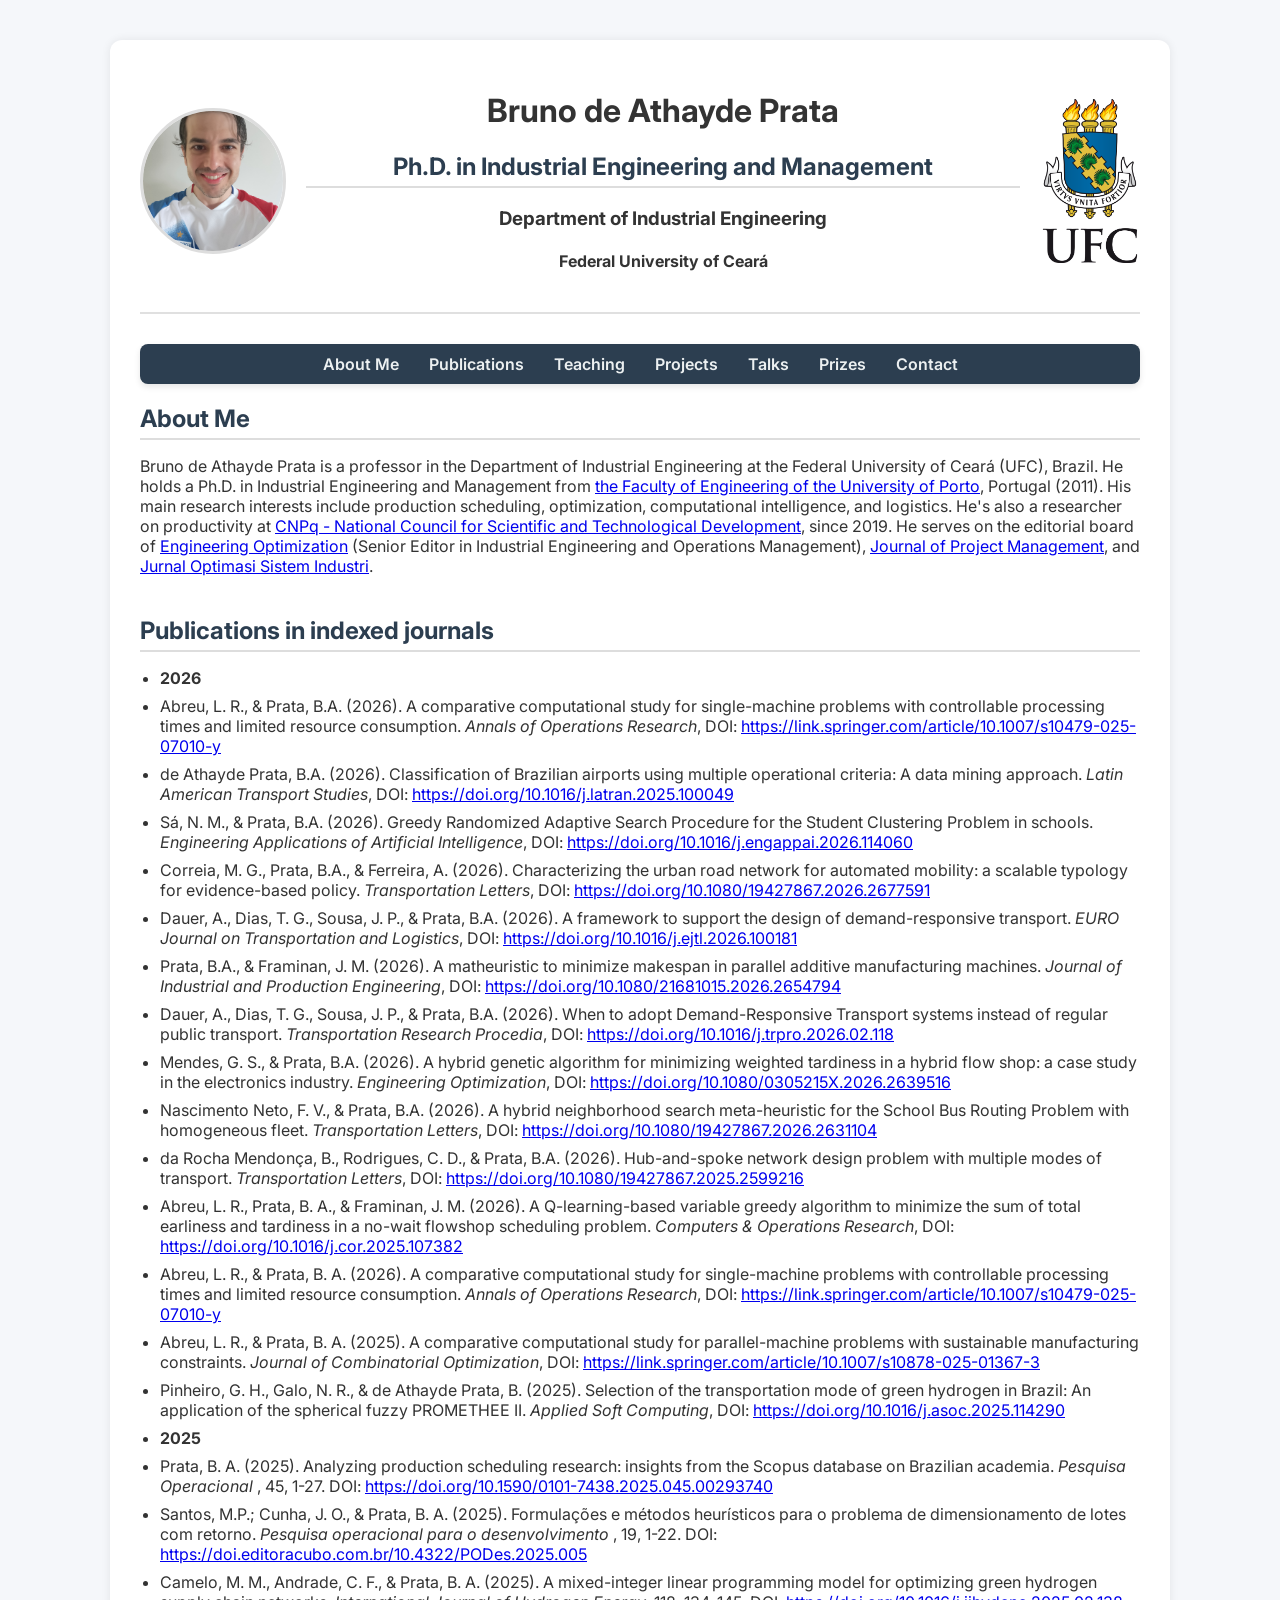
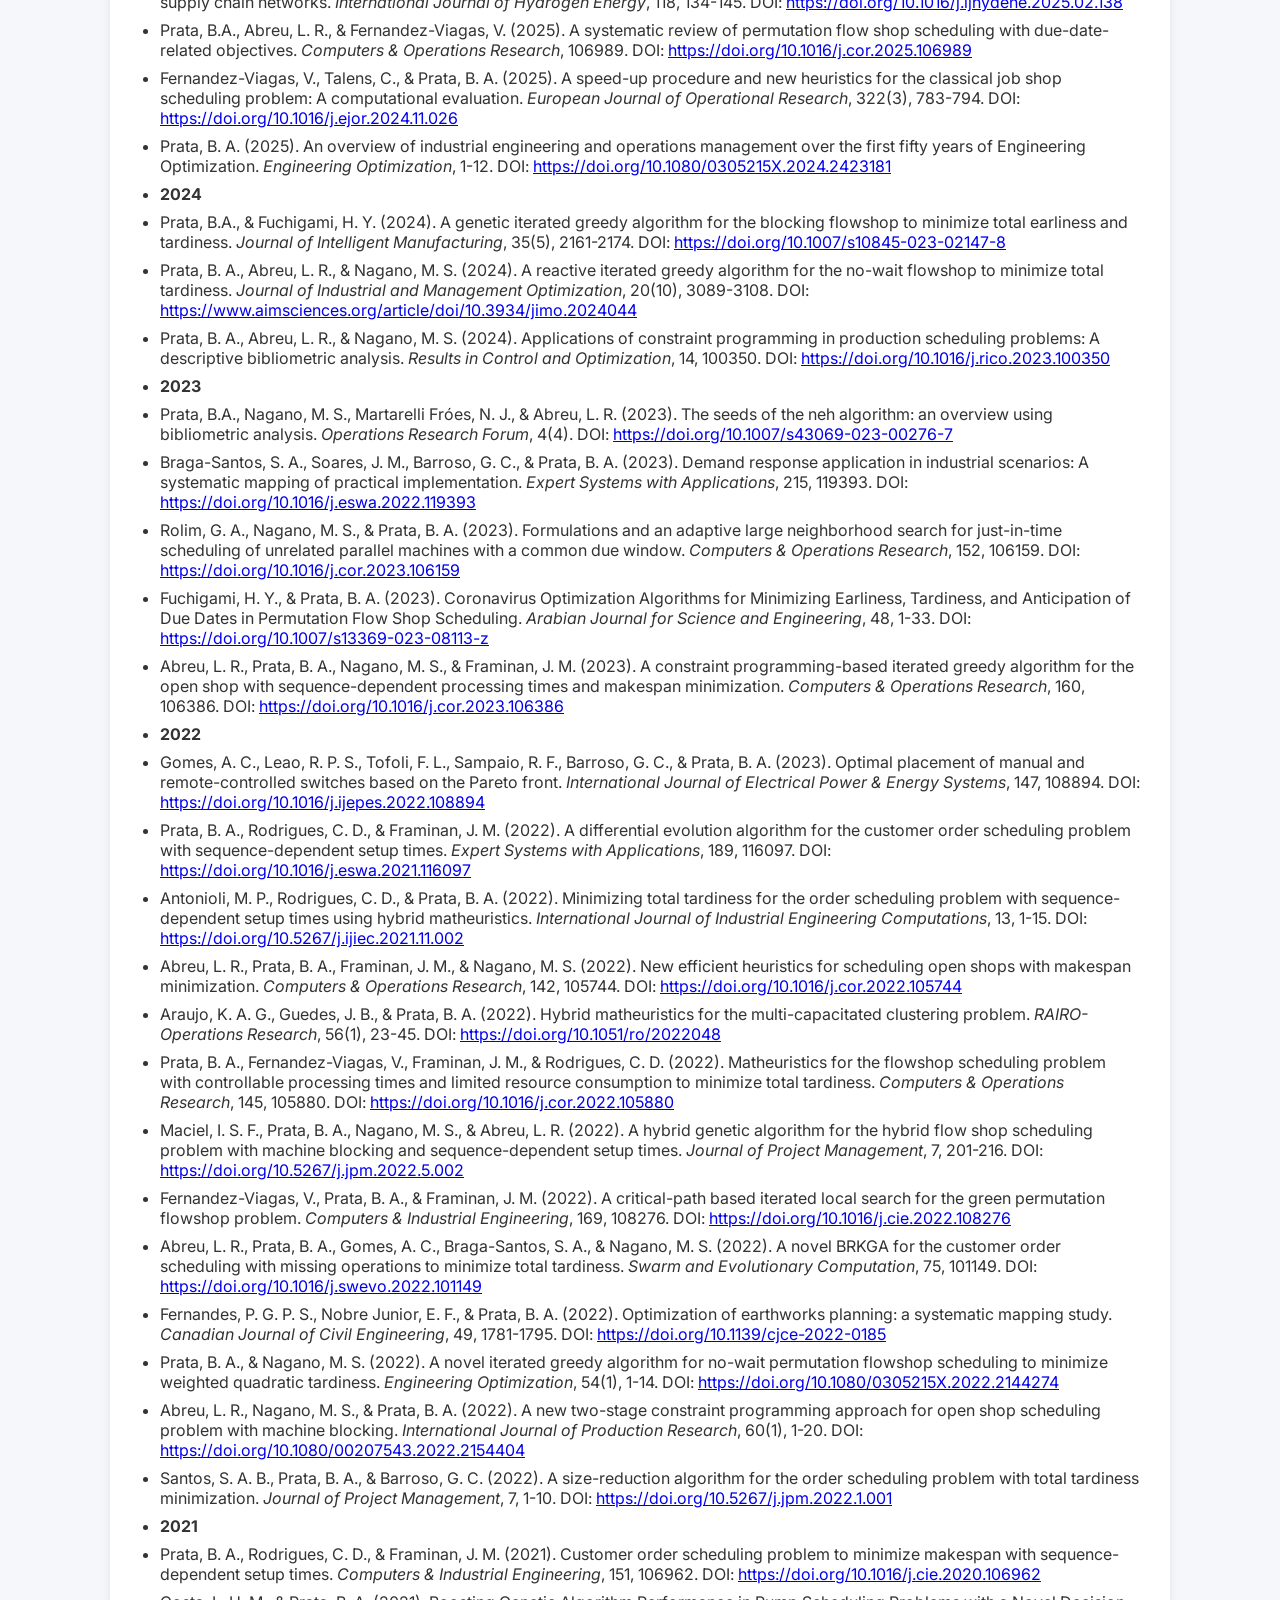
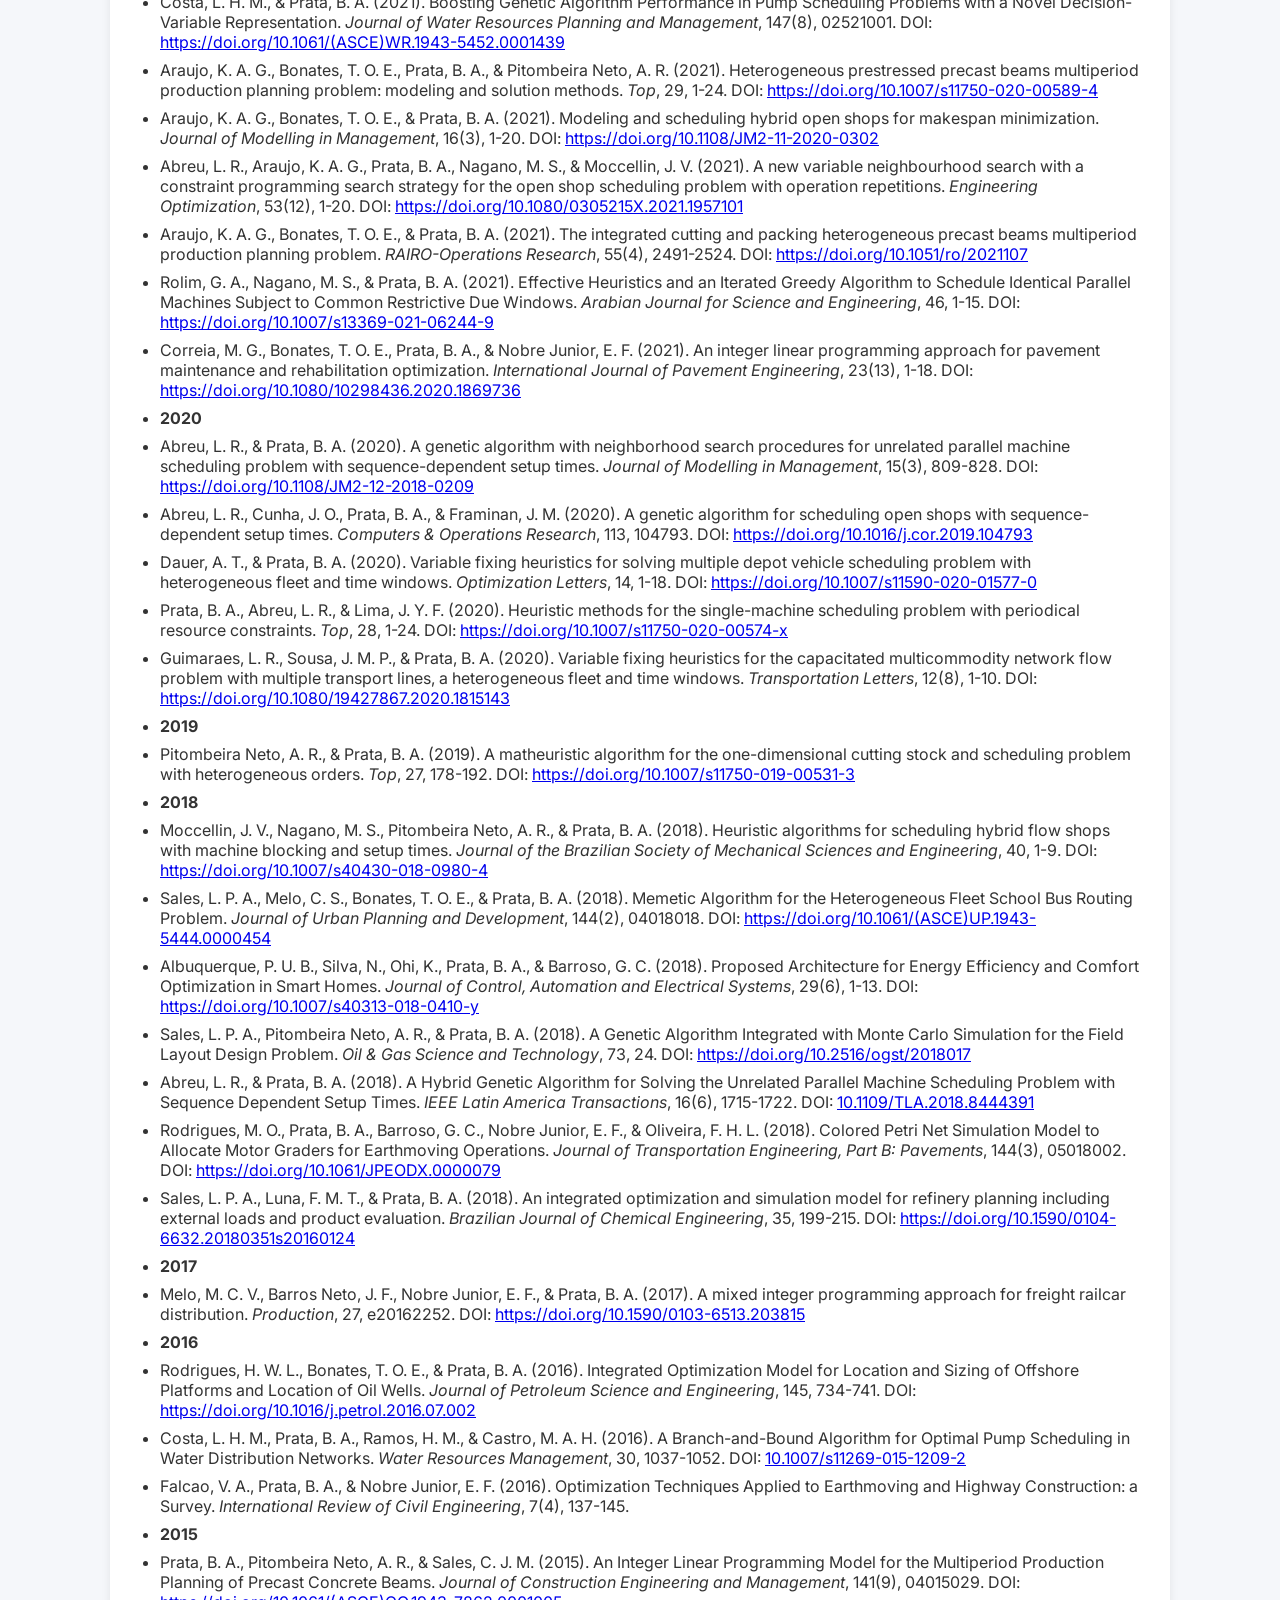
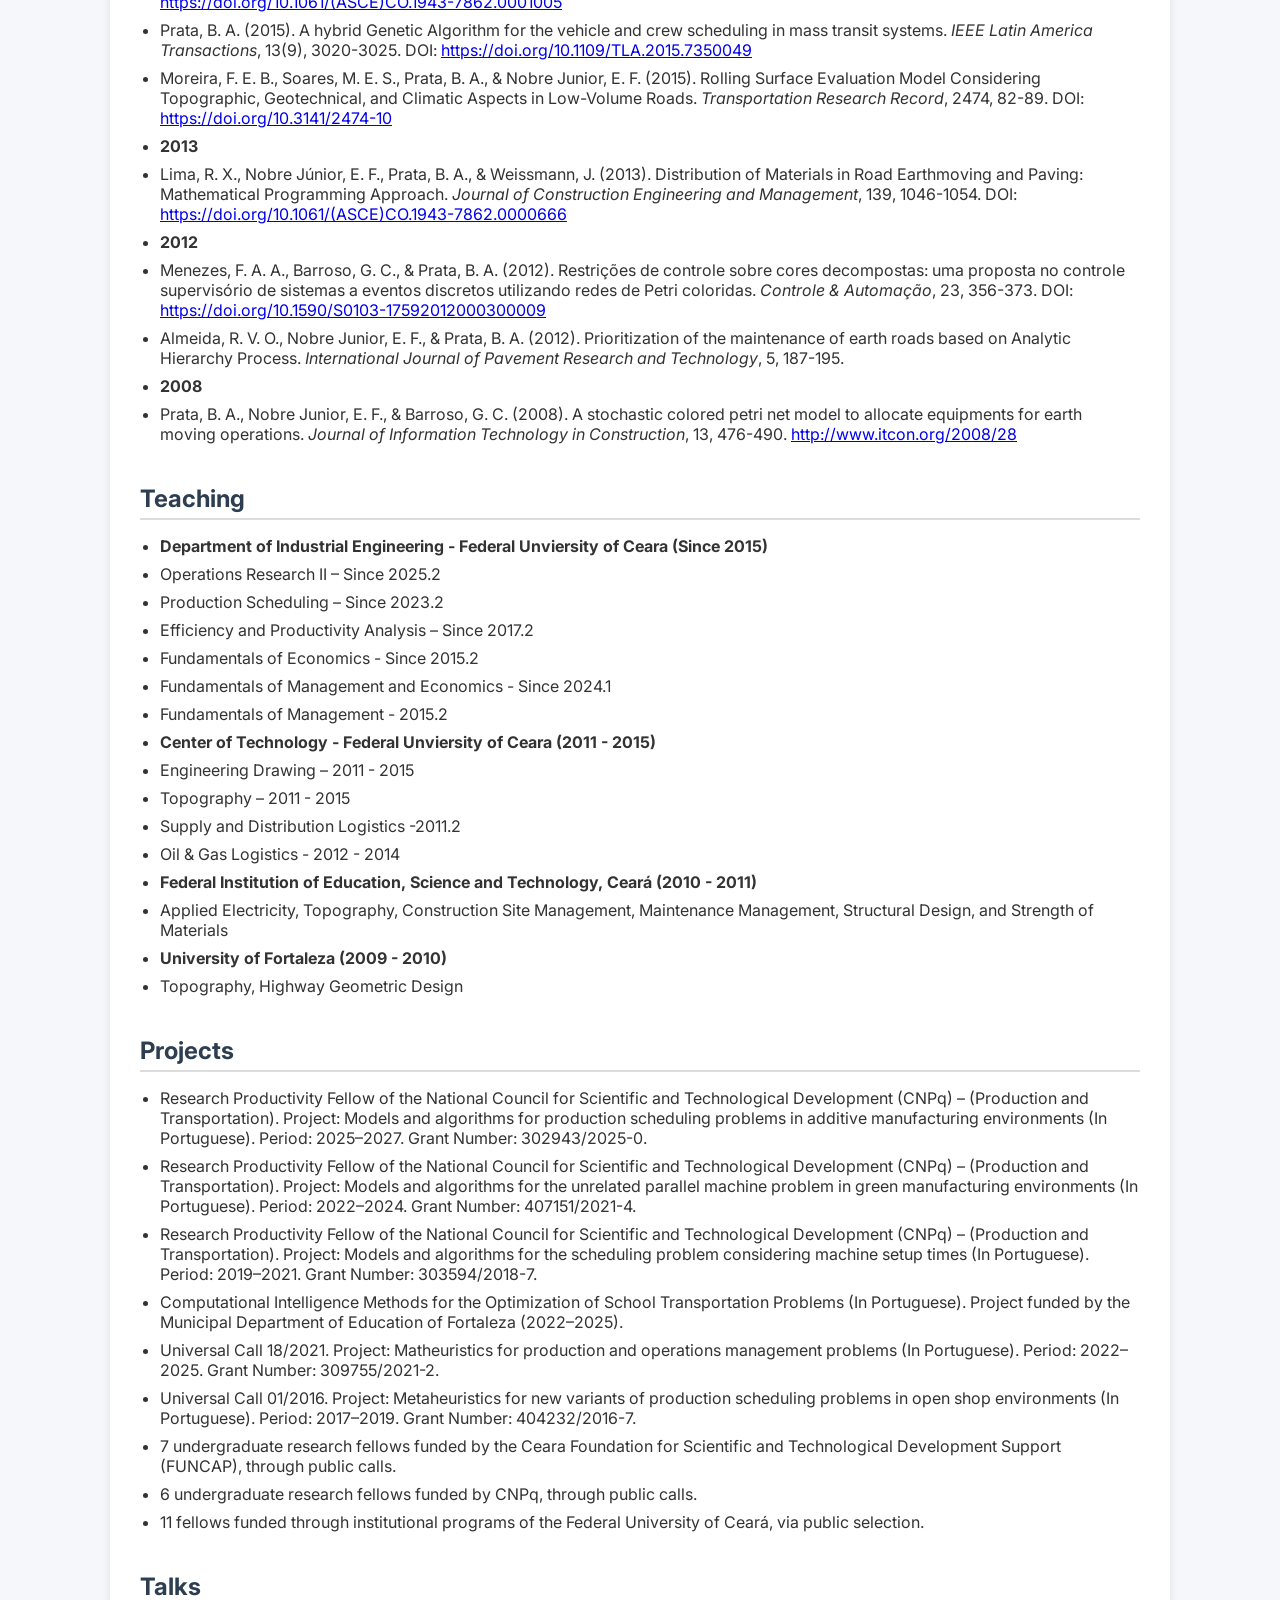
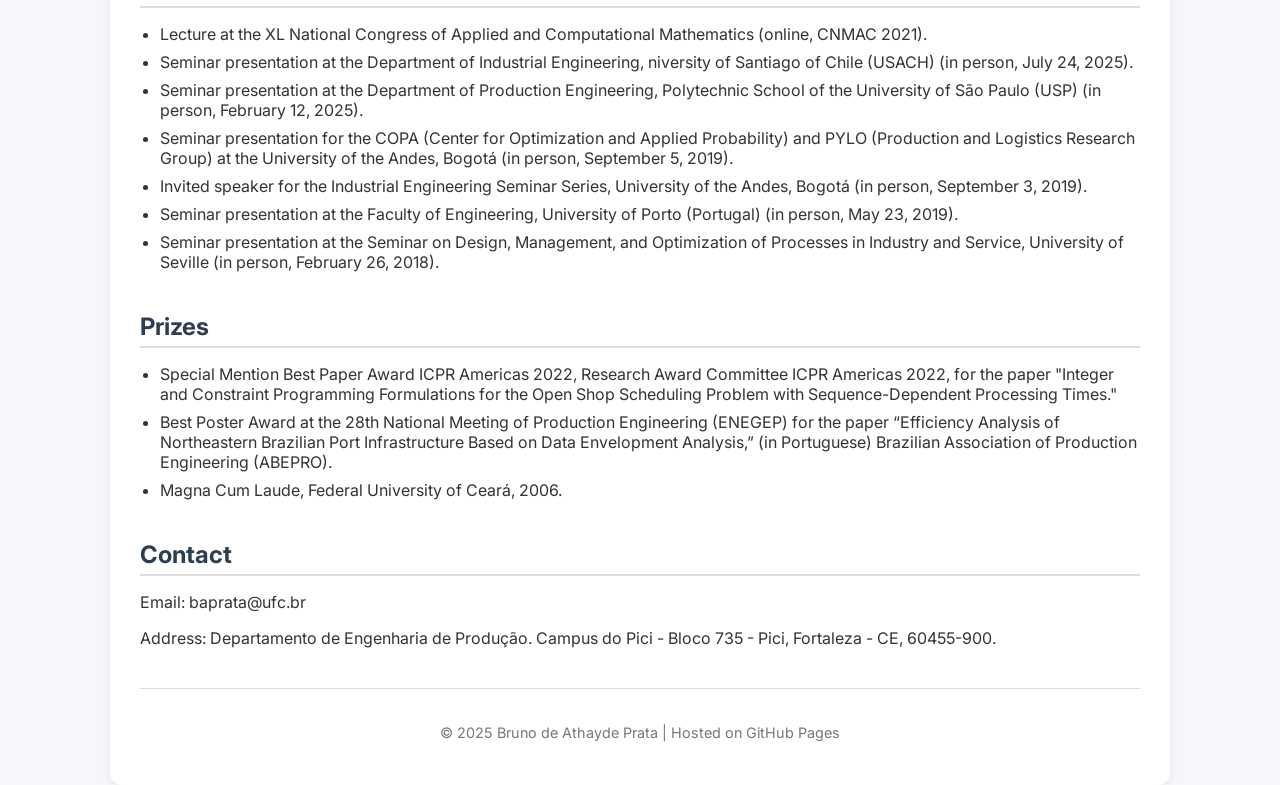
==== commit d91f51e0: "Update index.html" ====
--- a/index.html
+++ b/index.html
@@ -52,6 +52,105 @@
 <ul>
         <li><strong>2026</strong></li>
 <li>
+    Abreu, L. R., & Prata, B.A. (2026).
+    A comparative computational study for single-machine problems with controllable processing times and limited resource consumption.
+    <em>Annals of Operations Research</em>,
+    DOI:
+    <a href="https://link.springer.com/article/10.1007/s10479-025-07010-y" target="_blank">
+        https://link.springer.com/article/10.1007/s10479-025-07010-y
+    </a>
+</li>
+
+<li>
+    de Athayde Prata, B.A. (2026).
+    Classification of Brazilian airports using multiple operational criteria: A data mining approach.
+    <em>Latin American Transport Studies</em>,
+    DOI:
+    <a href="https://doi.org/10.1016/j.latran.2025.100049" target="_blank">
+        https://doi.org/10.1016/j.latran.2025.100049
+    </a>
+</li>
+
+<li>
+    Sá, N. M., & Prata, B.A. (2026).
+    Greedy Randomized Adaptive Search Procedure for the Student Clustering Problem in schools.
+    <em>Engineering Applications of Artificial Intelligence</em>,
+    DOI:
+    <a href="https://doi.org/10.1016/j.engappai.2026.114060" target="_blank">
+        https://doi.org/10.1016/j.engappai.2026.114060
+    </a>
+</li>
+
+<li>
+    Correia, M. G., Prata, B.A., & Ferreira, A. (2026).
+    Characterizing the urban road network for automated mobility: a scalable typology for evidence-based policy.
+    <em>Transportation Letters</em>,
+    DOI:
+    <a href="https://doi.org/10.1080/19427867.2026.2677591" target="_blank">
+        https://doi.org/10.1080/19427867.2026.2677591
+    </a>
+</li>
+
+<li>
+    Dauer, A., Dias, T. G., Sousa, J. P., & Prata, B.A. (2026).
+    A framework to support the design of demand-responsive transport.
+    <em>EURO Journal on Transportation and Logistics</em>,
+    DOI:
+    <a href="https://doi.org/10.1016/j.ejtl.2026.100181" target="_blank">
+        https://doi.org/10.1016/j.ejtl.2026.100181
+    </a>
+</li>
+
+<li>
+    Prata, B.A., & Framinan, J. M. (2026).
+    A matheuristic to minimize makespan in parallel additive manufacturing machines.
+    <em>Journal of Industrial and Production Engineering</em>,
+    DOI:
+    <a href="https://doi.org/10.1080/21681015.2026.2654794" target="_blank">
+        https://doi.org/10.1080/21681015.2026.2654794
+    </a>
+</li>
+
+<li>
+    Dauer, A., Dias, T. G., Sousa, J. P., & Prata, B.A. (2026).
+    When to adopt Demand-Responsive Transport systems instead of regular public transport.
+    <em>Transportation Research Procedia</em>,
+    DOI:
+    <a href="https://doi.org/10.1016/j.trpro.2026.02.118" target="_blank">
+        https://doi.org/10.1016/j.trpro.2026.02.118
+    </a>
+</li>
+
+<li>
+    Mendes, G. S., & Prata, B.A. (2026).
+    A hybrid genetic algorithm for minimizing weighted tardiness in a hybrid flow shop: a case study in the electronics industry.
+    <em>Engineering Optimization</em>,
+    DOI:
+    <a href="https://doi.org/10.1080/0305215X.2026.2639516" target="_blank">
+        https://doi.org/10.1080/0305215X.2026.2639516
+    </a>
+</li>
+
+<li>
+    Nascimento Neto, F. V., & Prata, B.A. (2026).
+    A hybrid neighborhood search meta-heuristic for the School Bus Routing Problem with homogeneous fleet.
+    <em>Transportation Letters</em>,
+    DOI:
+    <a href="https://doi.org/10.1080/19427867.2026.2631104" target="_blank">
+        https://doi.org/10.1080/19427867.2026.2631104
+    </a>
+</li>
+
+<li>
+    da Rocha Mendonça, B., Rodrigues, C. D., & Prata, B.A. (2026).
+    Hub-and-spoke network design problem with multiple modes of transport.
+    <em>Transportation Letters</em>,
+    DOI:
+    <a href="https://doi.org/10.1080/19427867.2025.2599216" target="_blank">
+        https://doi.org/10.1080/19427867.2025.2599216
+    </a>
+</li>
+<li>
     Abreu, L. R., Prata, B. A., & Framinan, J. M. (2026).
     A Q-learning-based variable greedy algorithm to minimize the sum of total earliness and tardiness in
     a no-wait flowshop scheduling problem.
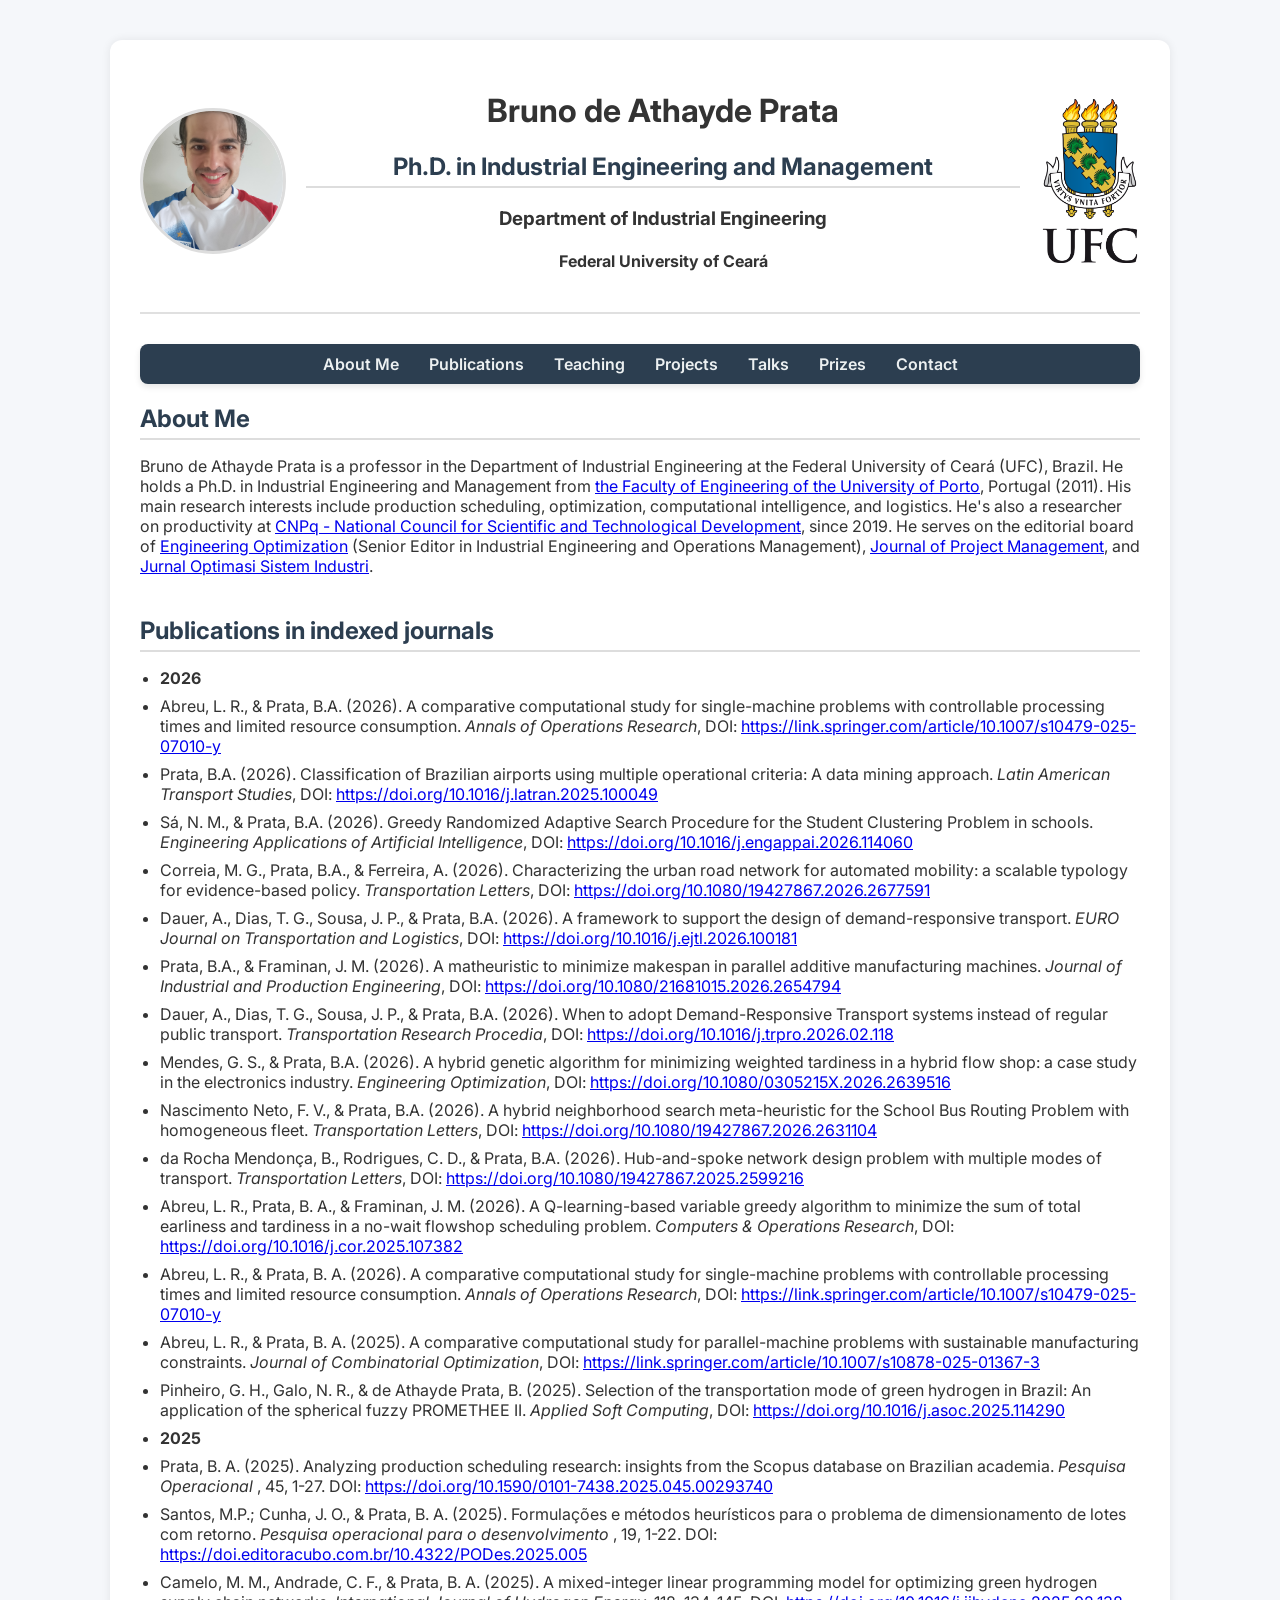
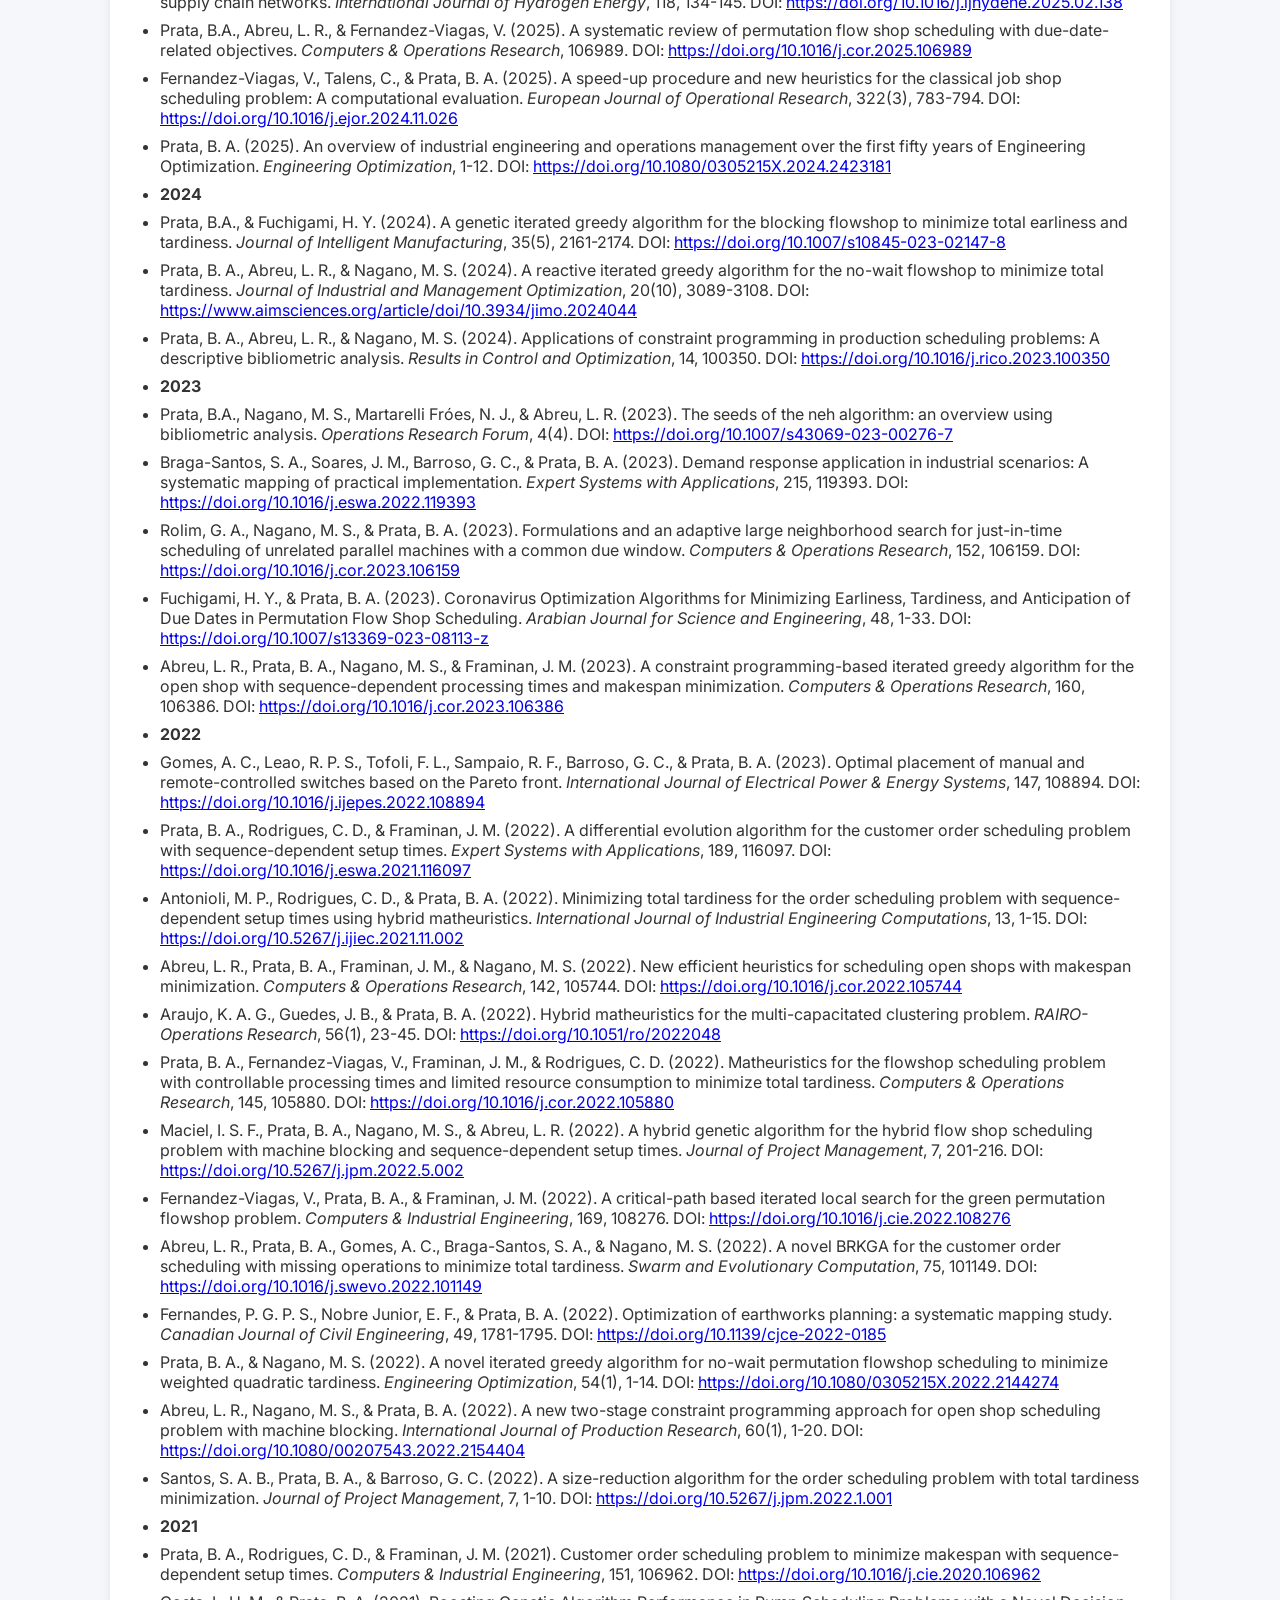
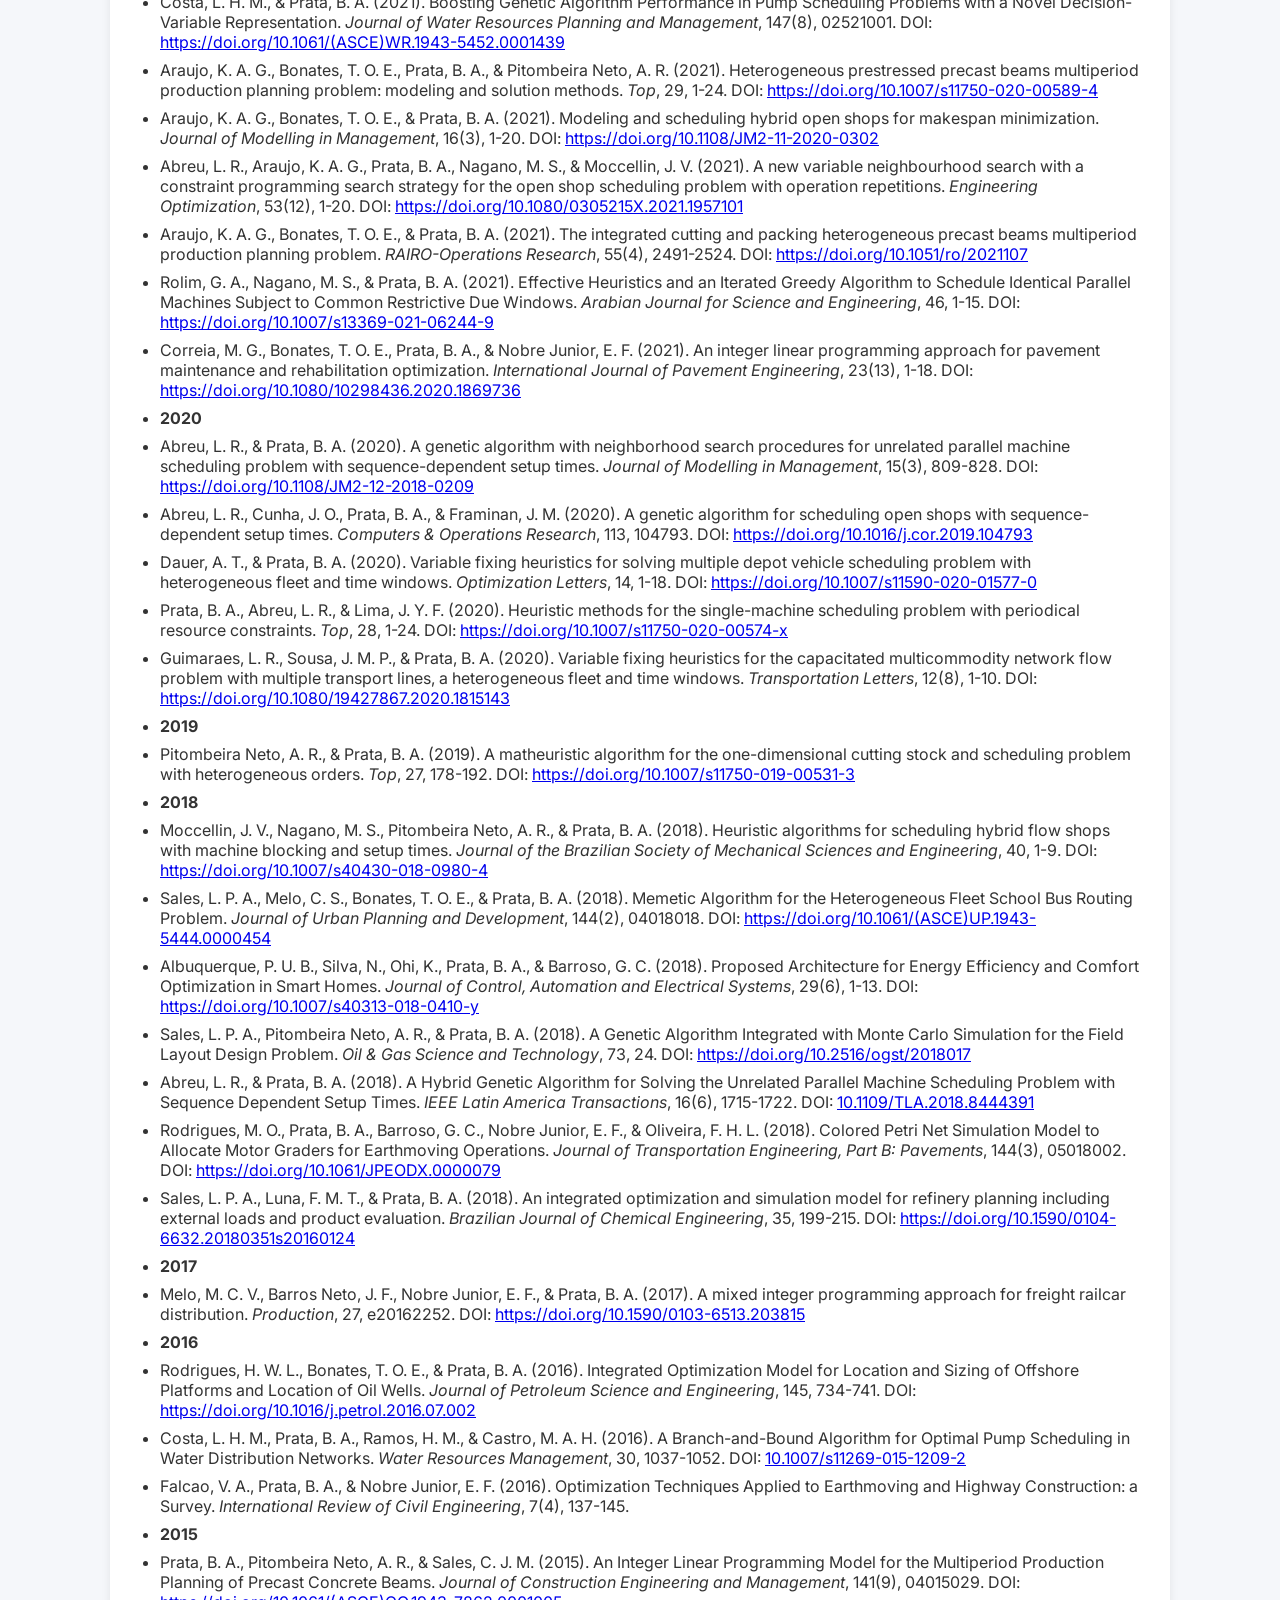
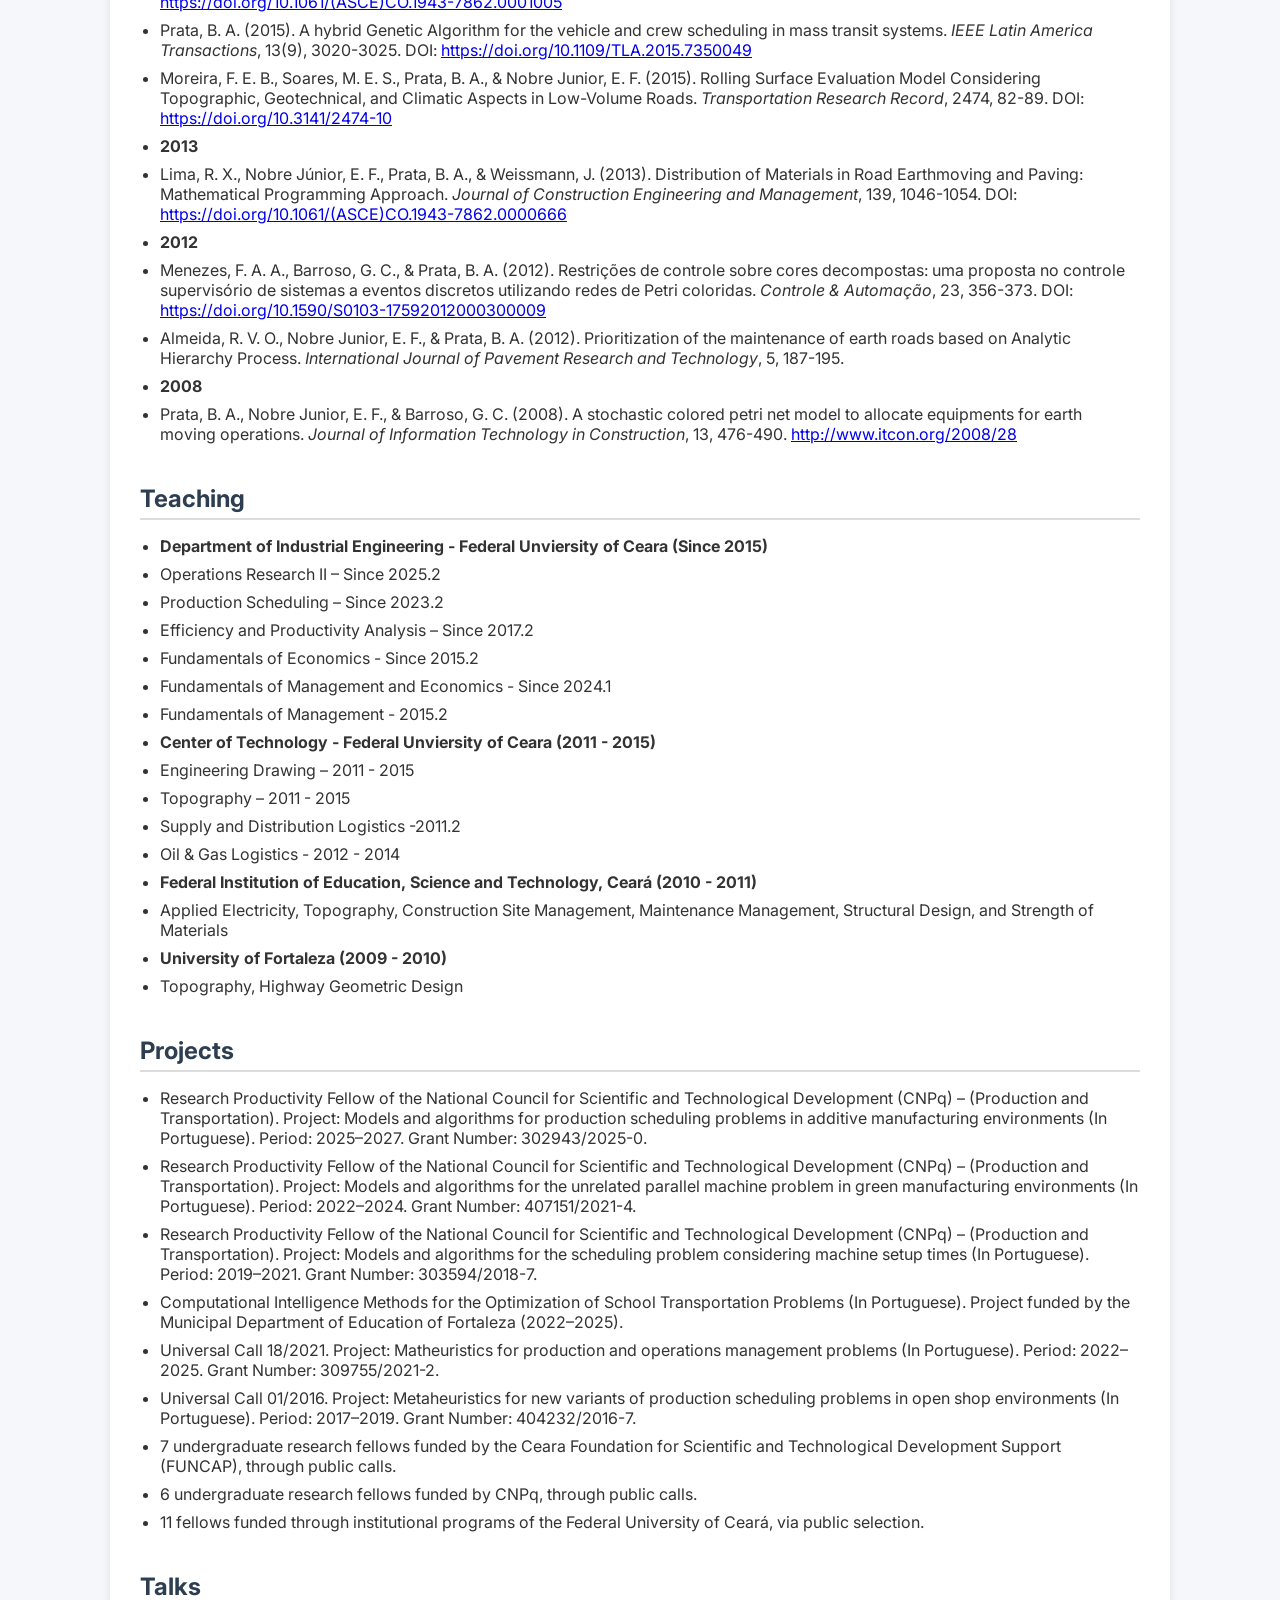
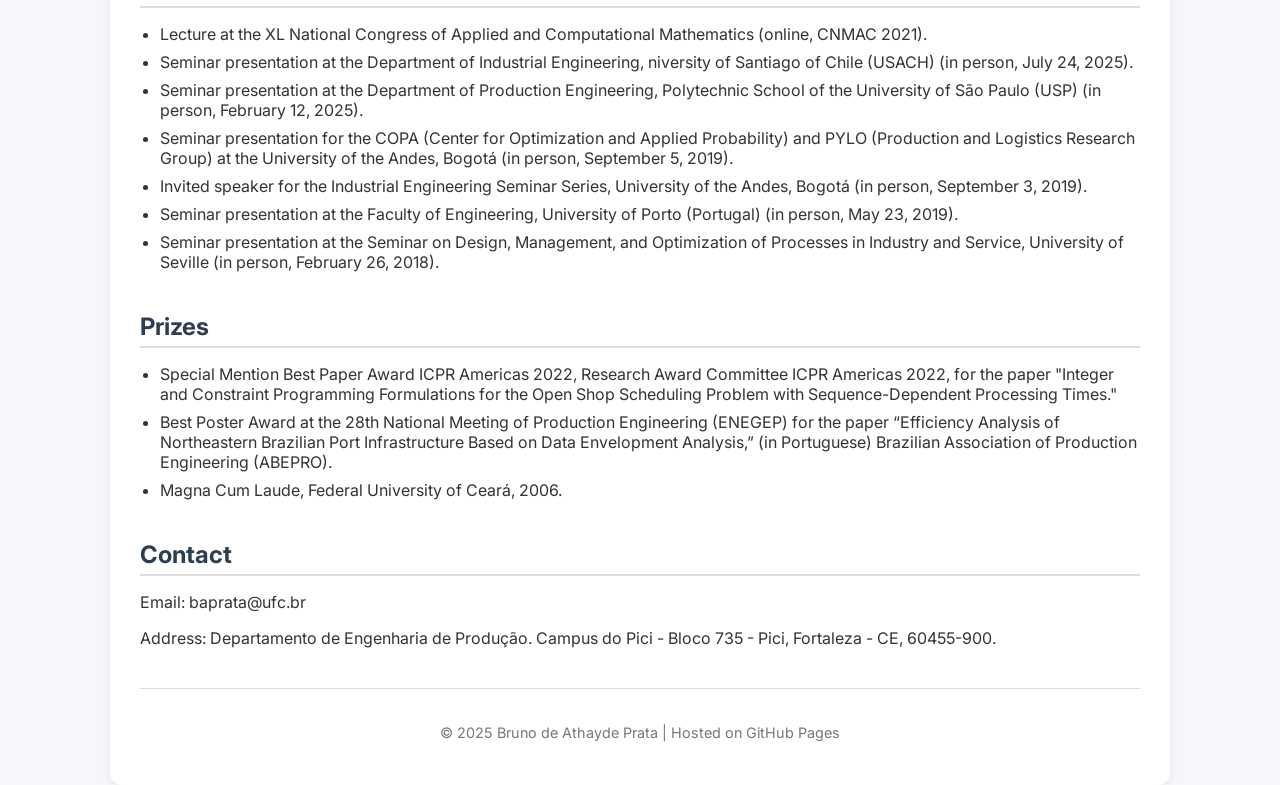
==== commit 2666361d: "Update index.html" ====
--- a/index.html
+++ b/index.html
@@ -62,7 +62,7 @@
 </li>
 
 <li>
-    de Athayde Prata, B.A. (2026).
+    Prata, B.A. (2026).
     Classification of Brazilian airports using multiple operational criteria: A data mining approach.
     <em>Latin American Transport Studies</em>,
     DOI:
